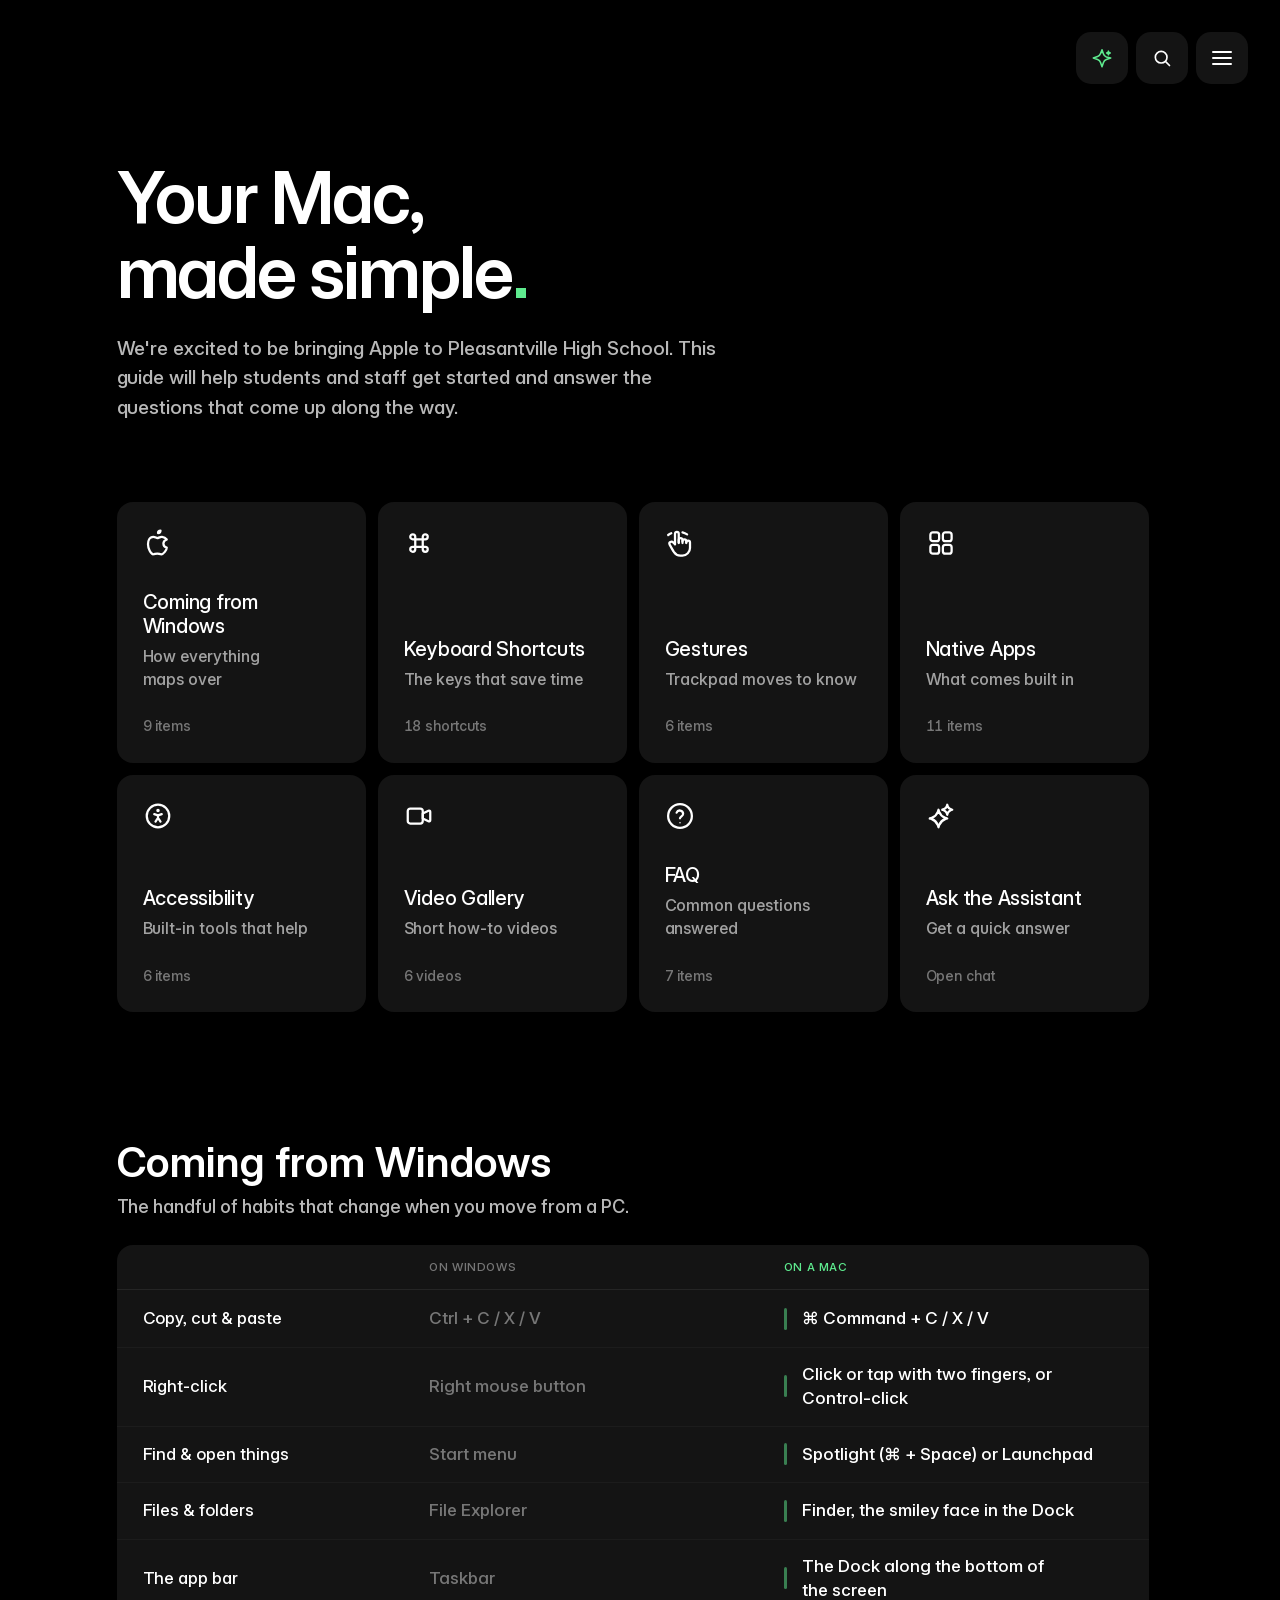
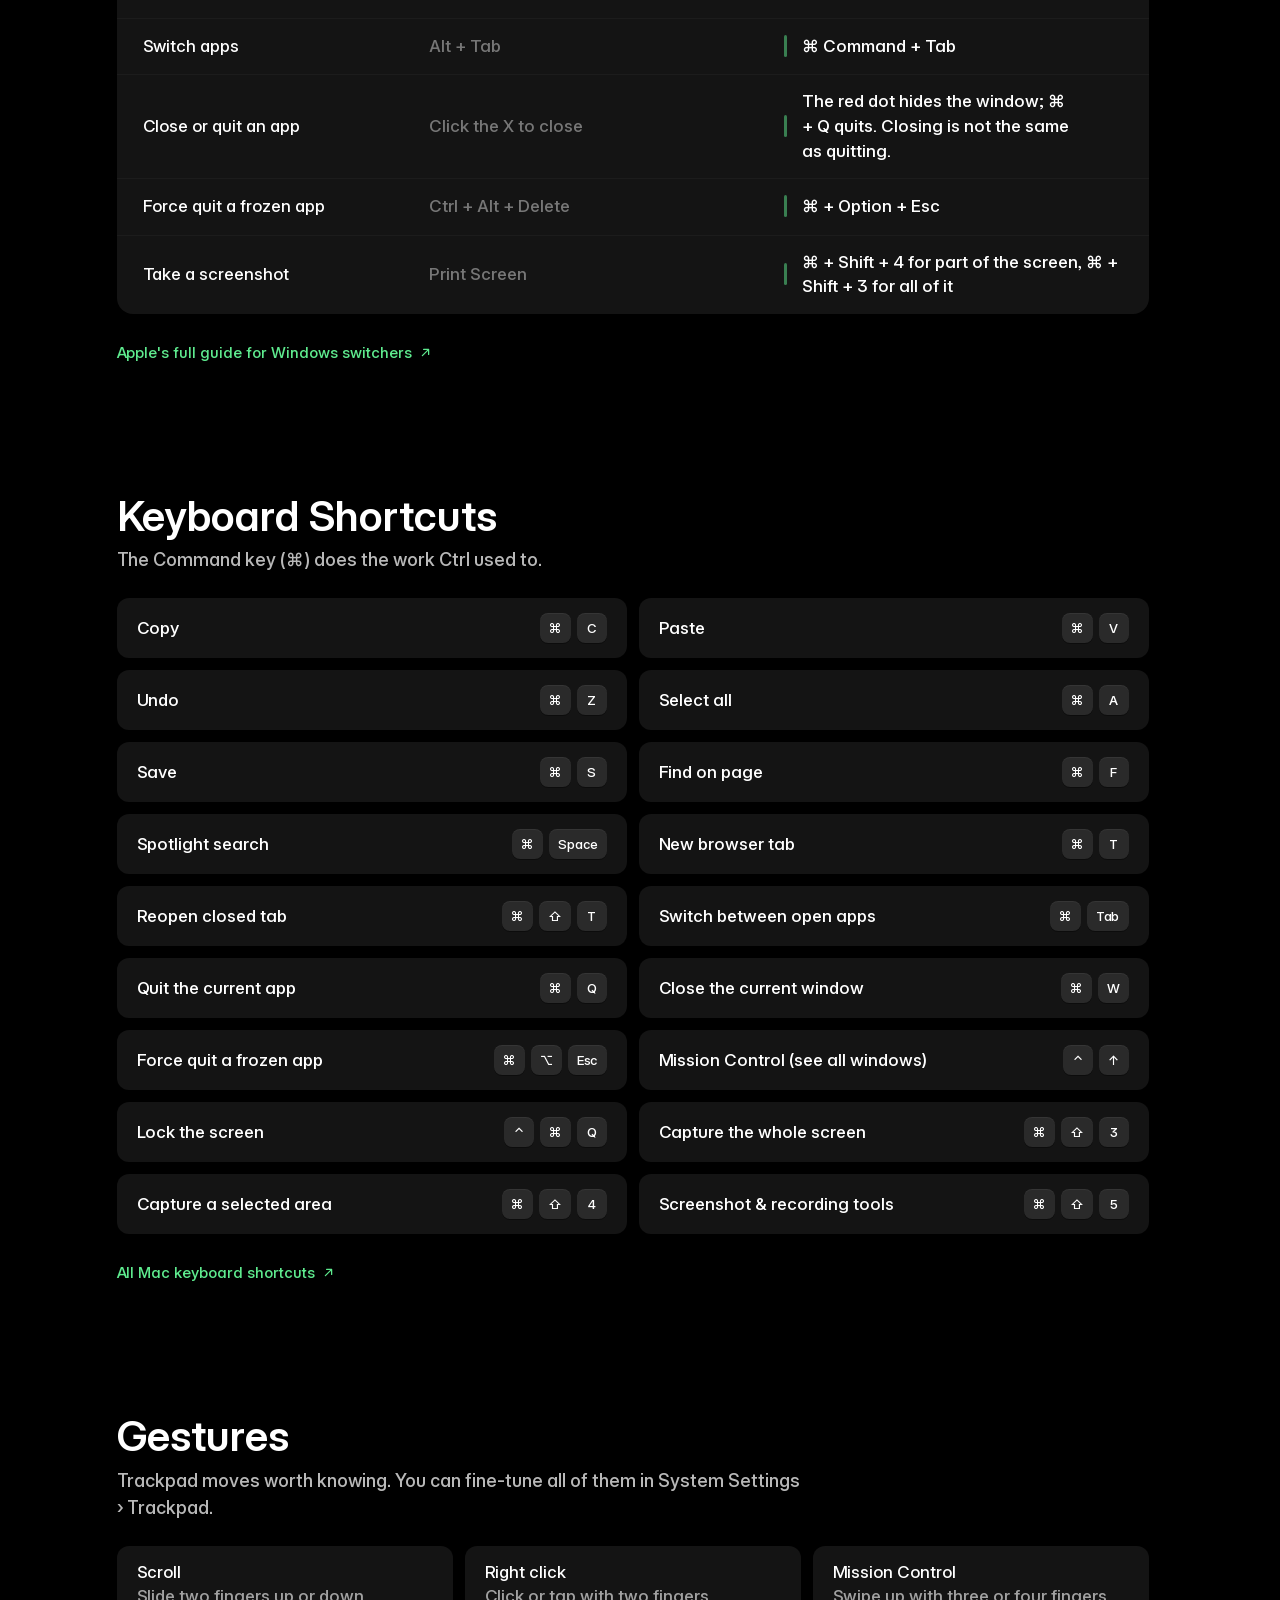
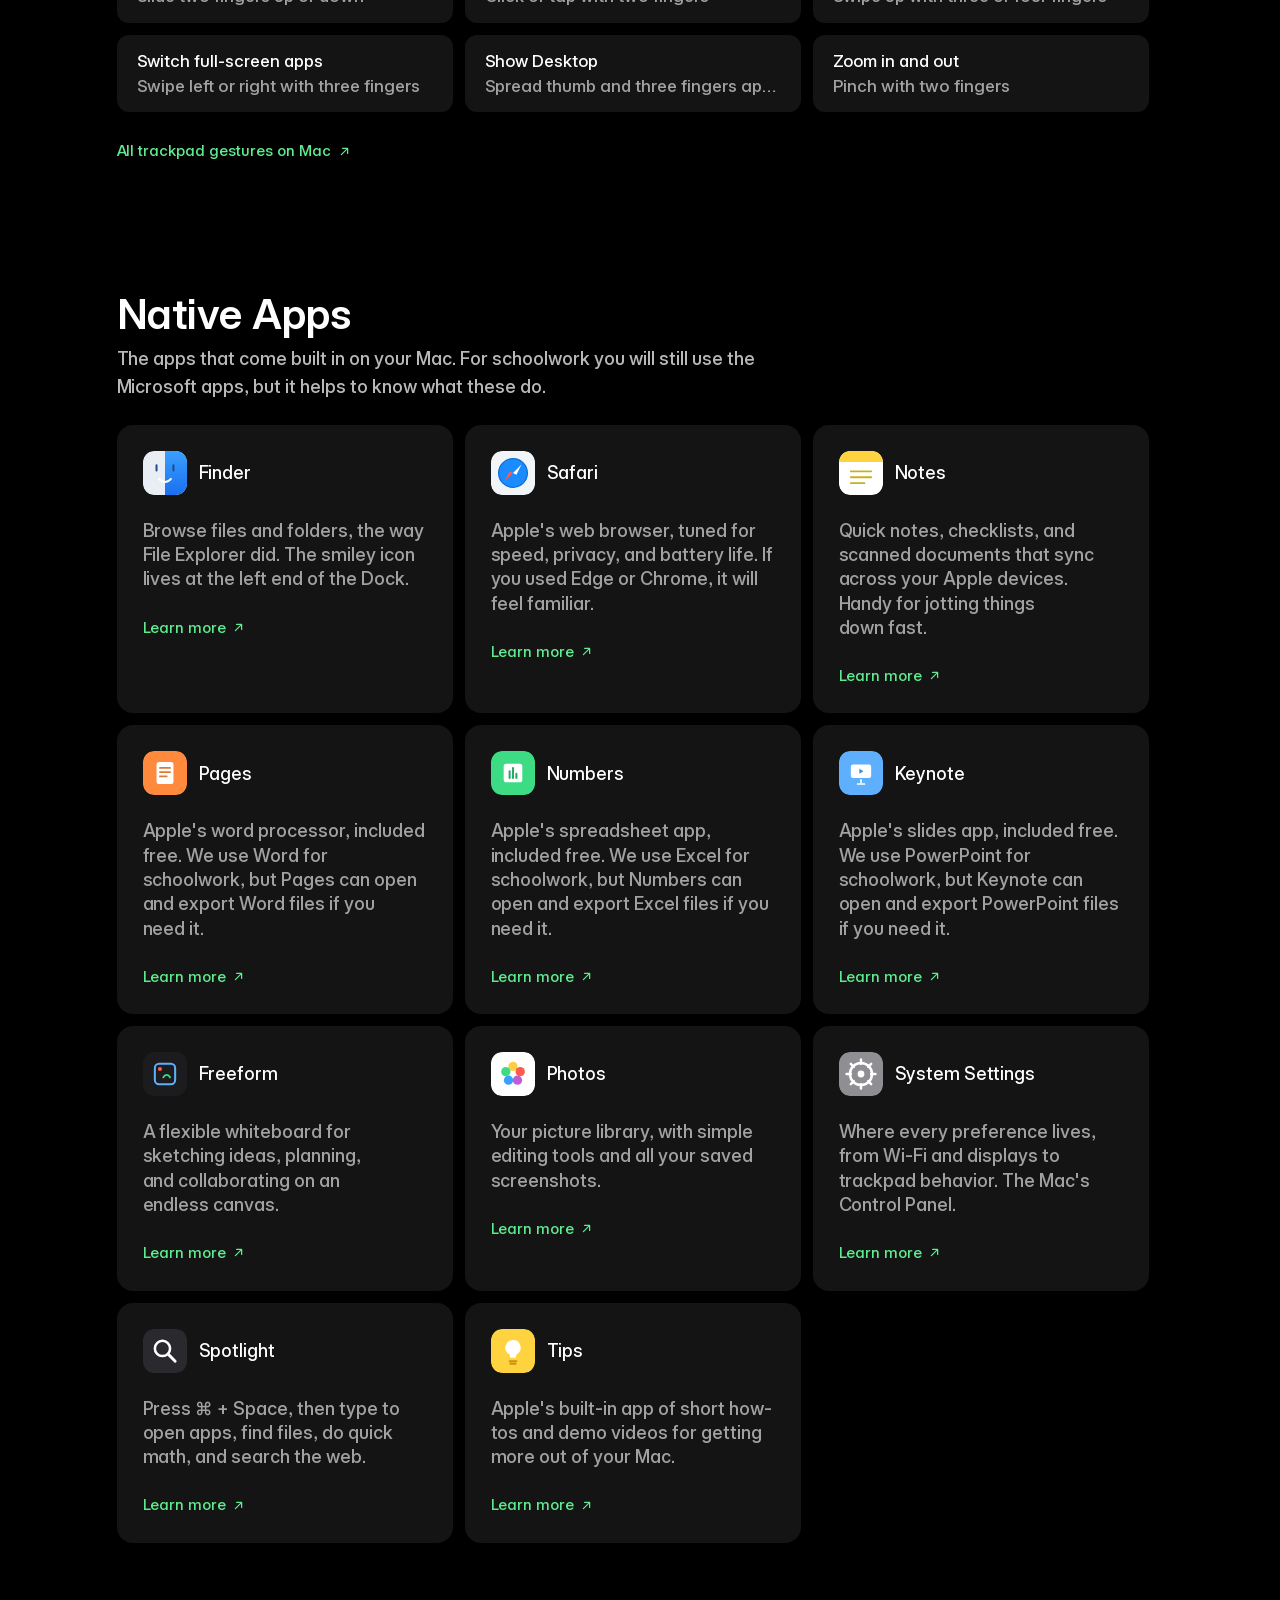
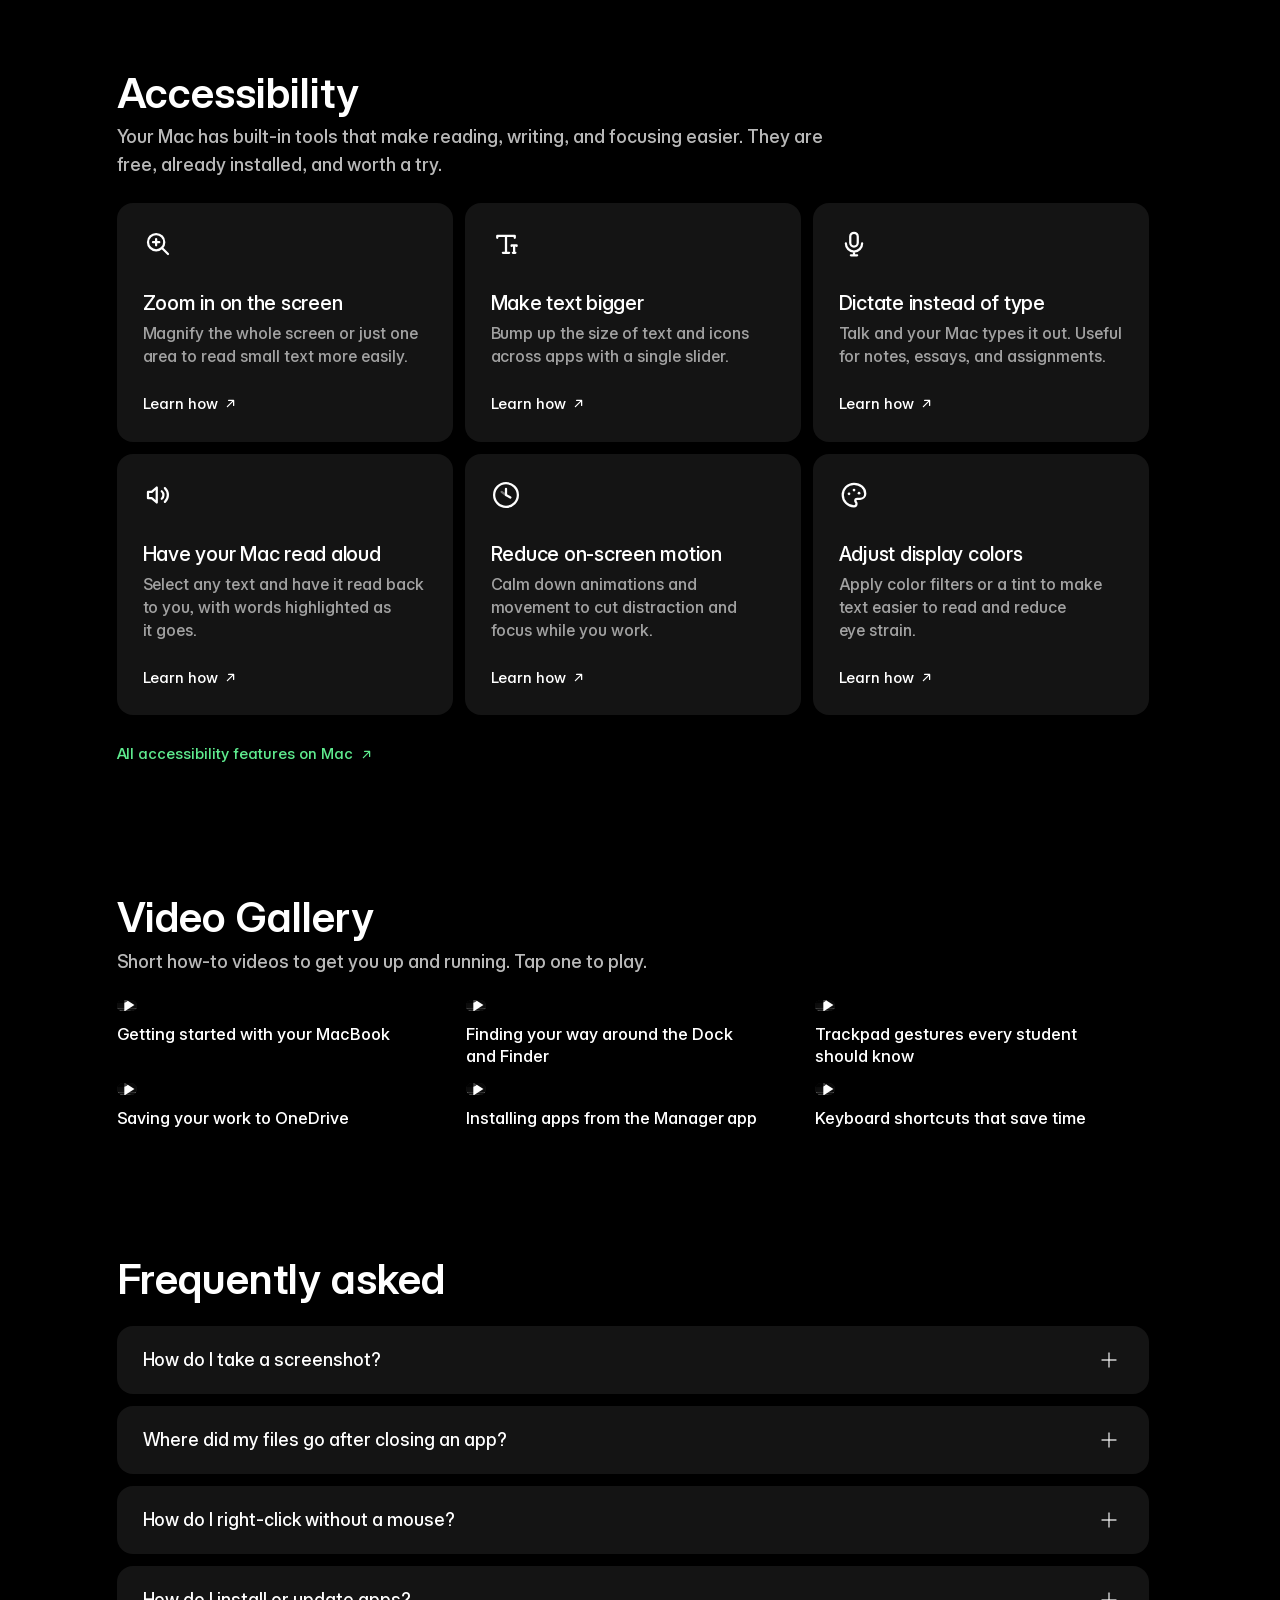
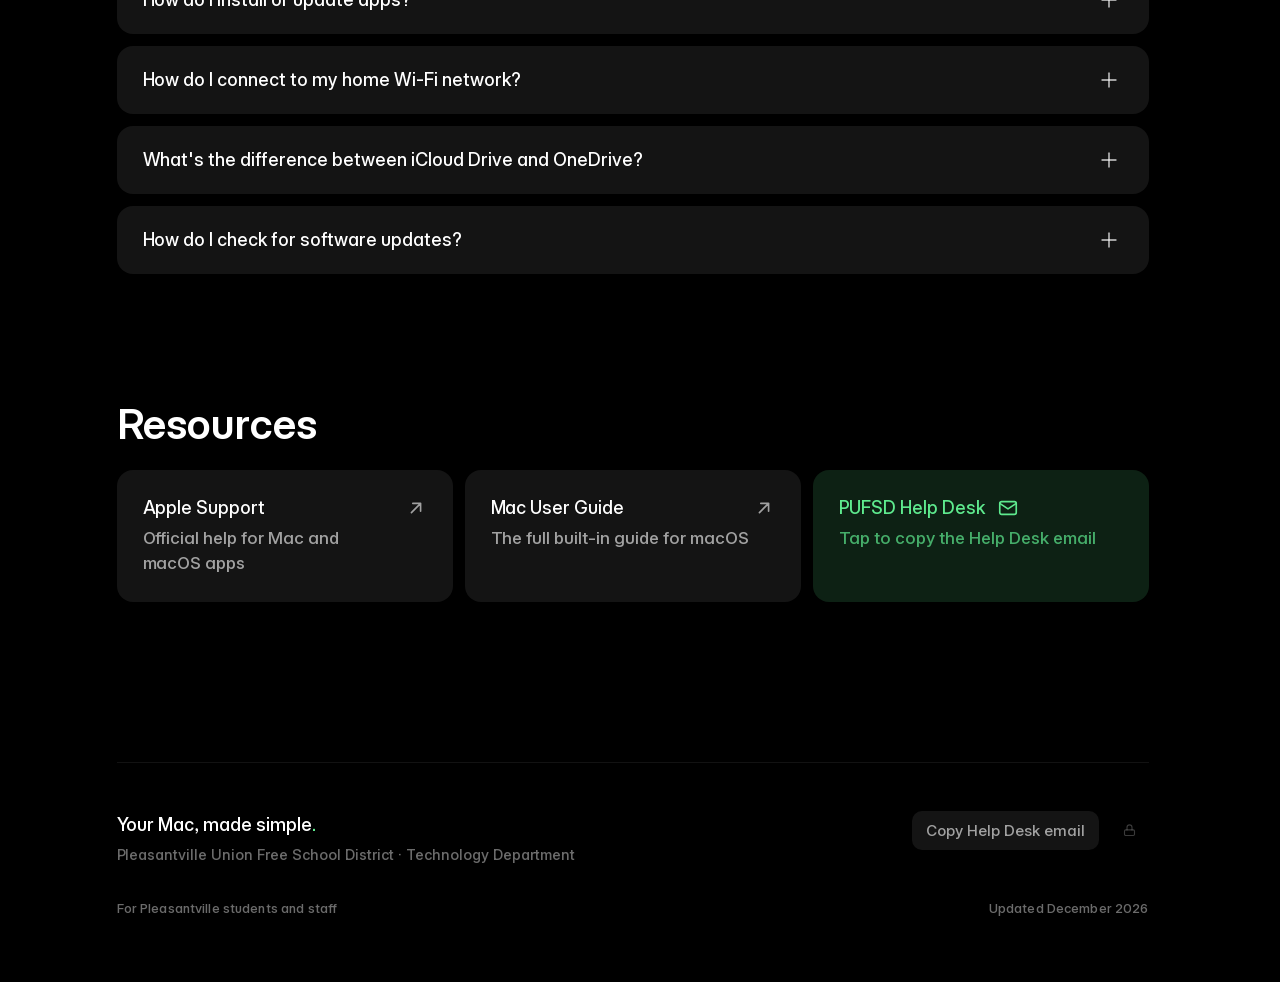
==== index.html @ c3e9cdb8 "Add files via upload" ====
<!doctype html>
<html lang="en">
<head>
<meta charset="utf-8">
<meta name="viewport" content="width=device-width, initial-scale=1, viewport-fit=cover">
<meta name="color-scheme" content="dark">
<meta name="theme-color" content="#0a0a0a">
<title>Your Mac, made simple — Pleasantville Schools</title>
<meta name="description" content="A guide for Pleasantville students and staff switching from Windows to a Mac. Keyboard shortcuts, trackpad gestures, native apps, and answers to common questions.">
<meta property="og:title" content="Your Mac, made simple">
<meta property="og:description" content="A guide for Pleasantville students and staff getting started on a Mac.">
<meta property="og:type" content="website">
<meta property="og:url" content="https://pufsd-mac.pages.dev/">
<meta property="og:site_name" content="Pleasantville Union Free School District">
<meta name="twitter:card" content="summary">
<meta name="twitter:title" content="Your Mac, made simple">
<meta name="twitter:description" content="A guide for Pleasantville students and staff getting started on a Mac.">
<meta name="robots" content="index, follow">
<link rel="canonical" href="https://pufsd-mac.pages.dev/">
<link rel="icon" href="data:image/svg+xml,%3Csvg xmlns='http://www.w3.org/2000/svg' viewBox='0 0 100 100'%3E%3Crect width='100' height='100' rx='24' fill='%23000'/%3E%3Crect x='22' y='28' width='56' height='38' rx='5' fill='none' stroke='%23fff' stroke-width='5'/%3E%3Crect x='38' y='70' width='24' height='5' rx='2.5' fill='%23fff'/%3E%3Ccircle cx='50' cy='47' r='6' fill='%235eea8e'/%3E%3C/svg%3E">
<link rel="apple-touch-icon" href="data:image/svg+xml,%3Csvg xmlns='http://www.w3.org/2000/svg' viewBox='0 0 100 100'%3E%3Crect width='100' height='100' rx='24' fill='%23000'/%3E%3Crect x='22' y='28' width='56' height='38' rx='5' fill='none' stroke='%23fff' stroke-width='5'/%3E%3Crect x='38' y='70' width='24' height='5' rx='2.5' fill='%23fff'/%3E%3Ccircle cx='50' cy='47' r='6' fill='%235eea8e'/%3E%3C/svg%3E">
<style>
/* Self-hosted Inter variable (SIL Open Font License), same file as the resume site. */
@font-face{
  font-family:"Inter var";font-style:normal;font-weight:100 900;font-display:swap;
  src:url("fonts/InterVariable.woff2") format("woff2");
}
:root{
  --bg:#000000;
  --bg-card:#161616;
  --glass-card:rgb(20,20,20);
  --glass-card-hover:rgb(30,30,30);
  --surface-2:#2a2a2a;
  --t1:#ffffff;
  --text-on-bg:rgba(255,255,255,.72);
  --text-on-card:rgba(255,255,255,.6);
  --t2:var(--text-on-card);
  --t3:rgba(255,255,255,.42);
  --rule:rgba(255,255,255,.07);
  --rule-strong:rgba(255,255,255,.14);
  --rule-faint:rgba(255,255,255,.035);
  --grid-line:rgba(255,255,255,.035);
  --accent:#5eea8e;
  --accent-soft:rgba(94,234,142,.14);

  --s-2:8px; --s-3:12px; --s-4:16px; --s-5:24px; --s-6:32px; --s-7:48px; --s-8:64px; --s-9:96px;
  --max:1080px; --gutter:24px;
  --rc:16px; --ri:12px; --rs:10px; --rchip:8px;
  /* card padding system: feature cards use --pad-card, compact rows use --pad-row */
  --pad-card:26px;
  --pad-row:15px 20px;

  --font:"Inter var","Inter",-apple-system,BlinkMacSystemFont,"Segoe UI",Roboto,sans-serif;
  --ease:cubic-bezier(.22,1,.36,1);
  --ease-spring:cubic-bezier(.32,.72,0,1);
  color-scheme:dark;
}
*,*::before,*::after{box-sizing:border-box;margin:0;padding:0}
html{scroll-behavior:smooth;scroll-padding-top:120px;scrollbar-gutter:stable}
html,body{
  background:var(--bg);color:var(--text-on-bg);font-family:var(--font);
  font-feature-settings:"cv01","cv06","cv09","cv11","ss03","ss07";
  font-variation-settings:"opsz" 24,"wght" 520;
  -webkit-font-smoothing:antialiased;-moz-osx-font-smoothing:grayscale;
}
body{position:relative;font-size:18px;line-height:1.55;letter-spacing:-0.01px;min-height:100vh;text-rendering:optimizeLegibility;overflow-x:hidden;text-wrap:pretty}
/* page titles stay bold; card headings sit at 500 */
.hero h1,.sec-head h2,.chat-head .ttl,.gate h2,.admin-head h2{font-variation-settings:"opsz" 32,"wght" 600}
.card h3,.cmp-topic,.exp-title,.app-card .app-name,.res .rname,.res-help .rname,.gest .gname{font-variation-settings:"opsz" 28,"wght" 500;font-weight:500}
input,textarea,button,select{font-feature-settings:inherit}
a{color:inherit;text-decoration:none;transition:opacity .22s var(--ease)}
button{font:inherit;background:none;border:none;color:inherit;cursor:pointer;padding:0}
::selection{background:var(--accent);color:var(--bg)}
:focus{outline:none}
:focus-visible{outline:2px solid var(--accent);outline-offset:3px;border-radius:6px;box-shadow:0 0 0 4px var(--accent-soft)}

.wrap{width:100%;max-width:var(--max);margin:0 auto;padding:0 var(--gutter);position:relative;z-index:1}
@media (max-width:560px){:root{--gutter:16px}}

/* ---------- controls: agent + search + hamburger ---------- */
.controls{position:fixed;top:var(--s-6);right:var(--s-6);z-index:101;display:flex;align-items:center;gap:var(--s-2)}
.ctrl-btn{width:52px;height:52px;flex:0 0 52px;border-radius:15px;background:var(--glass-card);color:var(--t1);display:inline-flex;align-items:center;justify-content:center;cursor:pointer;transition:background .24s var(--ease),transform .18s var(--ease)}
.ctrl-btn:hover{background:var(--glass-card-hover)}
.ctrl-btn:active{transform:scale(.92)}
.agent-btn svg{color:var(--accent)}
.bars{position:relative;width:20px;height:14px}
.bars span{position:absolute;left:0;width:20px;height:2px;border-radius:2px;background:var(--t1);transition:transform .34s var(--ease),opacity .2s var(--ease)}
.bars span:nth-child(1){top:0}
.bars span:nth-child(2){top:6px}
.bars span:nth-child(3){top:12px}
.menu-btn[aria-expanded="true"] .bars span:nth-child(1){transform:translateY(6px) rotate(45deg)}
.menu-btn[aria-expanded="true"] .bars span:nth-child(2){opacity:0}
.menu-btn[aria-expanded="true"] .bars span:nth-child(3){transform:translateY(-6px) rotate(-45deg)}
.menu{position:fixed;top:calc(var(--s-6) + 64px);right:var(--s-6);z-index:100;background:#121212;border-radius:var(--rc);padding:8px;display:flex;flex-direction:column;gap:2px;min-width:200px;box-shadow:0 4px 16px rgba(0,0,0,.35);opacity:0;transform:translateY(-8px) scale(.98);transform-origin:top right;pointer-events:none;transition:opacity .22s var(--ease),transform .22s var(--ease)}
.menu.open{opacity:1;transform:none;pointer-events:auto}
.menu a{display:flex;align-items:center;gap:12px;padding:11px 16px;border-radius:var(--rs);font-size:16.5px;font-weight:500;color:var(--t2);letter-spacing:-0.01px;transition:color .2s var(--ease),background .2s var(--ease)}
.menu a svg{flex-shrink:0;color:var(--t3);transition:color .2s var(--ease)}
.menu a:hover{color:var(--t1);background:#1a1a1a}
.menu a:hover svg{color:var(--accent)}
.menu a.active{color:var(--t1);background:var(--surface-2)}
.menu a.active svg{color:var(--accent)}
/* in-menu action items (assistant + search) — mobile only */
.menu-action{display:none;align-items:center;gap:12px;width:100%;padding:11px 16px;border-radius:var(--rs);font:inherit;font-size:16.5px;font-weight:500;color:var(--t2);background:none;cursor:pointer;text-align:left;transition:color .2s var(--ease),background .2s var(--ease)}
.menu-action svg{color:var(--accent);flex-shrink:0}
.menu-action:hover{color:var(--t1);background:#1a1a1a}
.menu-divider{display:none;height:1px;background:var(--rule);margin:6px 8px}
.menu-scrim{display:none}
@media (max-width:560px){
  .controls{top:var(--s-4);right:var(--s-4)}
  .ctrl-btn{width:44px;height:44px;flex:0 0 44px;border-radius:13px}
  /* collapse to a single menu button on mobile */
  .agent-btn,.search-btn{display:none}
  /* bottom sheet: slides up from the bottom like a native app panel */
  .menu{
    top:auto;bottom:0;left:0;right:0;min-width:0;
    border-radius:22px 22px 0 0;
    padding:10px 12px calc(env(safe-area-inset-bottom) + 18px);
    gap:2px;
    box-shadow:0 -12px 40px rgba(0,0,0,.55);
    transform:translateY(100%);transform-origin:bottom;
    transition:transform .34s var(--ease-spring),opacity .2s var(--ease);
  }
  .menu::before{content:"";display:block;width:38px;height:4px;border-radius:2px;background:var(--rule-strong);margin:6px auto 12px}
  .menu.open{transform:translateY(0)}
  .menu-action,.menu-divider{display:flex}
  .menu a,.menu-action{font-size:18px;padding:15px 16px}
  .menu-divider{margin:8px 8px}
  /* dim scrim behind the sheet */
  .menu-scrim{display:block;position:fixed;inset:0;z-index:99;background:rgba(0,0,0,.5);opacity:0;pointer-events:none;transition:opacity .28s var(--ease)}
  .menu-scrim.open{opacity:1;pointer-events:auto}
}

/* ---------- reveal-on-scroll ---------- */
.js [data-reveal]{opacity:0;transform:translateY(14px)}
.js [data-reveal].in{opacity:1;transform:none;transition:opacity .6s var(--ease),transform .6s var(--ease)}
/* staggered children: grids/lists reveal their items in sequence */
.js [data-reveal] > *{opacity:0;transform:translateY(12px)}
.js [data-reveal].in > *{opacity:1;transform:none;transition:opacity .5s var(--ease),transform .5s var(--ease);transition-delay:calc(var(--i,0) * 55ms)}
/* unified tables reveal as a single block (no per-row stagger) */
.js [data-reveal].no-stagger > *{opacity:1;transform:none;transition:none}
/* hero loads on first paint */
.js .hero-anim{opacity:0;transform:translateY(16px);animation:heroRise .7s var(--ease) forwards}
.js .hero h1.hero-anim{animation-delay:.05s}
.js .hero p.hero-anim{animation-delay:.16s}
@keyframes heroRise{to{opacity:1;transform:none}}
@media (prefers-reduced-motion:reduce){
  .js [data-reveal],.js [data-reveal] > *,.js .hero-anim{opacity:1 !important;transform:none !important;animation:none !important}
  .card:hover,.app-card:hover,.gest:hover,.res a:hover{transform:none !important}
  .card:hover .ico,.app-card:hover .app-icon,.gest:hover .gico,.sc-row:hover .kbd{transform:none !important}
  .doc-link:hover svg,.app-card a.app-link:hover svg,.res a:hover .ext svg{transform:none !important}
  .ctrl-btn:active,.card:active,.app-card:active,.sc-row:active,.cta:active,.video-card:hover .video-thumb,.video-card:active .video-thumb{transform:none !important}
  html{scroll-behavior:auto}
}
.chat-log{scrollbar-width:thin;scrollbar-color:var(--surface-2) transparent}
.chat-log::-webkit-scrollbar{width:8px}
.chat-log::-webkit-scrollbar-thumb{background:var(--surface-2);border-radius:4px}
.chat-log::-webkit-scrollbar-track{background:transparent}

/* ---------- hero ---------- */
.hero{padding:160px 0 80px;text-align:left}
.hero h1{font-size:clamp(40px,7vw,72px);font-weight:600;line-height:1.04;letter-spacing:-.028em;color:var(--t1);margin:0}
.hero h1 .dot{color:var(--accent)}
.hero p{font-size:clamp(16px,1.8vw,19px);line-height:1.55;color:var(--text-on-bg);max-width:52ch;margin:var(--s-5) 0 0;text-wrap:pretty}

.search-pop{position:fixed;top:calc(var(--s-6) + 64px);right:var(--s-6);z-index:100;background:#121212;border-radius:var(--rc);padding:8px;width:300px;opacity:0;transform:translateY(-8px) scale(.98);transform-origin:top right;pointer-events:none;transition:opacity .22s var(--ease),transform .22s var(--ease)}
.search-pop.open{opacity:1;transform:none;pointer-events:auto}
.search-bar{display:flex;align-items:center;gap:var(--s-3)}
.search-field{position:relative;flex:1;border-radius:var(--rs);background:#222;box-shadow:inset 0 0 0 1px var(--rule);transition:box-shadow .24s var(--ease)}
.search-field:focus-within{box-shadow:inset 0 0 0 1.5px rgba(255,255,255,.4)}
.search-field svg{position:absolute;left:14px;top:50%;transform:translateY(-50%);color:var(--t3)}
.search-field input{width:100%;height:46px;background:transparent;border:none;border-radius:var(--rs);color:var(--t1);font:inherit;font-size:15px;padding:0 14px 0 42px}
.search-field input::placeholder{color:var(--t3)}
.search-field input:focus{outline:none}
.search-cancel{display:none;color:var(--t2);font:inherit;font-size:16px;font-weight:500;padding:0 4px;white-space:nowrap;transition:color .2s var(--ease)}
.search-cancel:hover{color:var(--t1)}
.search-hint{display:none}
@media (max-width:560px){
  .search-pop{inset:0;top:0;right:0;left:0;width:auto;z-index:110;border-radius:0;padding:calc(env(safe-area-inset-top) + 16px) 16px 16px;background:linear-gradient(to bottom,rgba(10,10,10,.98) 0,rgba(10,10,10,.98) 88px,rgba(10,10,10,.5) 132px,rgba(10,10,10,.32) 100%);backdrop-filter:blur(4px);-webkit-backdrop-filter:blur(4px);transform:translateY(-12px);transform-origin:top}
  .search-pop.open{transform:none}
  .search-field input{height:50px;font-size:17px}
  .search-cancel{display:inline-flex}
  .search-hint{display:block;color:var(--t3);font-size:14px;margin-top:18px;text-align:center}
  .search-hint.hidden{display:none}
  body.search-open .controls{opacity:0;pointer-events:none}
}
.controls{transition:opacity .2s var(--ease)}

/* ---------- sections ---------- */
section{padding:var(--s-8) 0}
.sec-head{text-align:left;margin-bottom:var(--s-5)}
.sec-head h2{font-size:clamp(28px,4.4vw,42px);font-weight:600;line-height:1.06;letter-spacing:-0.01px;color:var(--t1);text-wrap:balance}
.sec-head .lead{color:var(--text-on-bg);font-size:18px;margin-top:var(--s-2);max-width:60ch;text-wrap:pretty}

/* ---------- browse cards ---------- */
.grid{display:grid;grid-template-columns:repeat(4,1fr);gap:var(--s-3)}
@media (max-width:900px){.grid{grid-template-columns:repeat(2,1fr)}}
@media (max-width:440px){.grid{grid-template-columns:1fr}}
.card{background:var(--glass-card);border-radius:var(--rc);padding:var(--pad-card);display:flex;flex-direction:column;min-height:200px;transition:background .24s var(--ease),transform .24s var(--ease);cursor:pointer}
.card:hover{background:var(--glass-card-hover);transform:translateY(-2px)}
.card:active{transform:translateY(0)}
.card .ico{color:var(--t1);display:inline-flex;align-self:flex-start;margin-bottom:auto;transition:transform .3s var(--ease-spring)}
.card:hover .ico{transform:scale(1.06)}
.card h3{font-size:20px;font-weight:600;letter-spacing:-0.012em;color:var(--t1);margin-top:var(--s-6);line-height:1.2;text-wrap:balance}
.card .desc{color:var(--t2);font-size:16px;line-height:1.45;margin-top:7px;text-wrap:pretty}
.card .meta{color:var(--t3);font-size:14px;margin-top:var(--s-5);font-variant-numeric:tabular-nums}

/* ---------- coming from windows (unified table) ---------- */
.switch-grid{position:relative;background:var(--glass-card);border-radius:var(--rc);overflow:hidden}
.cmp-header{display:grid;grid-template-columns:1.2fr 1.5fr 1.5fr;gap:var(--s-4);padding:14px var(--pad-card);box-shadow:inset 0 -1px 0 var(--rule)}
.cmp-header span{font-size:11.5px;font-weight:600;letter-spacing:.05em;text-transform:uppercase}
.cmp-header .h-topic{color:transparent}
.cmp-header .h-win{color:var(--t3)}
.cmp-header .h-mac{color:var(--accent)}
.cmp{display:grid;grid-template-columns:1.2fr 1.5fr 1.5fr;align-items:center;gap:var(--s-4);padding:15px var(--pad-card);transition:background .18s var(--ease)}
.cmp + .cmp{box-shadow:inset 0 1px 0 var(--rule-faint)}
.cmp:hover{background:var(--glass-card-hover)}
.cmp-topic{color:var(--t1);font-size:17px;letter-spacing:-0.01px;text-wrap:pretty}
.cmp-val{font-size:17px;line-height:1.45;text-wrap:pretty}
.cmp-win{color:var(--t3)}
.cmp-mac{color:var(--t1);position:relative;padding-left:18px}
.cmp-mac::before{content:"";position:absolute;left:0;top:50%;transform:translateY(-50%);width:3px;height:22px;border-radius:2px;background:var(--accent);opacity:.5}
@media (max-width:760px){
  .cmp-header{display:none}
  .cmp{grid-template-columns:1fr;gap:0;padding:var(--pad-card)}
  .cmp-topic{font-size:18px;margin-bottom:12px}
  /* Windows = the old way, muted reference line */
  .cmp-win{padding-left:0;font-size:16px;color:var(--t3)}
  .cmp-win::before{content:"On Windows";display:block;font-size:11px;font-weight:600;letter-spacing:.05em;text-transform:uppercase;color:var(--t3);margin-bottom:4px}
  /* Mac = the answer, set apart in a tinted block with the green accent bar */
  .cmp-mac{position:relative;margin-top:14px;padding:12px 14px 12px 16px;font-size:17px;color:var(--t1);background:var(--accent-soft);border-radius:var(--rs)}
  .cmp-mac::before{content:"On a Mac";position:static;transform:none;width:auto;height:auto;display:block;font-size:11px;font-weight:600;letter-spacing:.05em;text-transform:uppercase;color:var(--accent);background:none;border-radius:0;opacity:1;margin-bottom:4px}
}

/* ---------- shortcuts (individual cards, 2-up) ---------- */
.sc-table{display:grid;grid-template-columns:1fr 1fr;gap:var(--s-3)}
.sc-row{display:flex;align-items:center;justify-content:space-between;gap:var(--s-4);padding:var(--pad-row);background:var(--glass-card);border-radius:var(--ri);transition:background .24s var(--ease),transform .24s var(--ease)}
.sc-row:hover{background:var(--glass-card-hover);transform:translateY(-2px)}
.sc-row:active{transform:translateY(0)}
.sc-row .label{color:var(--t1);font-size:17px;letter-spacing:-0.01px;margin:0;line-height:1.2}
.keys{display:flex;gap:6px;flex-shrink:0}
.kbd{display:inline-flex;align-items:center;justify-content:center;min-width:30px;height:30px;padding:0 9px;font-size:13px;font-weight:500;font-variant-numeric:tabular-nums;color:var(--t1);background:var(--surface-2);border-radius:var(--rchip);box-shadow:0 1px 0 rgba(0,0,0,.4),inset 0 1px 0 rgba(255,255,255,.05);transition:transform .26s var(--ease-spring),background .18s var(--ease)}
.sc-row:hover .kbd{background:#333}
/* staggered key pop on hover */
.sc-row:hover .kbd{transform:translateY(-3px)}
.sc-row:hover .kbd:nth-child(1){transition-delay:0ms}
.sc-row:hover .kbd:nth-child(2){transition-delay:55ms}
.sc-row:hover .kbd:nth-child(3){transition-delay:110ms}
.sc-row .kbd:nth-child(1){transition-delay:110ms}
.sc-row .kbd:nth-child(2){transition-delay:55ms}
.sc-row .kbd:nth-child(3){transition-delay:0ms}
.empty{color:var(--t3);font-size:14px;padding:14px 2px}
@media (max-width:640px){.sc-table{grid-template-columns:1fr}}

/* shared section footer link */
.sec-foot{margin-top:var(--s-5)}
.no-results{color:var(--text-on-bg);font-size:16px;text-align:center;padding:var(--s-8) 0}

/* ---------- accordion (FAQ) ---------- */
#faqList{display:flex;flex-direction:column;gap:var(--s-3)}
.exp{background:var(--glass-card);border-radius:var(--rc);overflow:hidden;transition:background .24s var(--ease)}
.exp:hover{background:var(--glass-card-hover)}
.exp-summary{list-style:none;cursor:pointer;padding:20px var(--pad-card);display:grid;grid-template-columns:1fr auto;gap:var(--s-4);align-items:center}
.exp-summary::-webkit-details-marker{display:none}
.exp-title{font-size:clamp(16px,1.8vw,18px);font-weight:600;color:var(--t1);letter-spacing:-0.01px;line-height:1.3;text-wrap:balance}
.exp-icon{width:28px;height:28px;flex-shrink:0;display:inline-flex;align-items:center;justify-content:center;color:var(--t2);transition:color .24s var(--ease)}
.exp:hover .exp-icon{color:var(--t1)}
.exp[open] .exp-icon{color:var(--accent)}
.plus-v{transform-origin:8px 8px;transition:transform .34s cubic-bezier(.4,0,.2,1)}
.exp[open] .plus-v{transform:rotate(90deg)}
.exp-body{display:grid !important;grid-template-rows:0fr;transition:grid-template-rows .34s cubic-bezier(.4,0,.2,1)}
.exp[open] .exp-body{grid-template-rows:1fr}
.exp-body-inner{min-height:0;overflow:hidden}
.exp-a{color:var(--t2);font-size:16.5px;padding:0 var(--pad-card) 24px;text-wrap:pretty}
@media (prefers-reduced-motion:reduce){.exp-body{transition:none}}

/* ---------- native apps ---------- */
.apps-grid{display:grid;grid-template-columns:repeat(3,1fr);gap:var(--s-3)}
@media (max-width:760px){.apps-grid{grid-template-columns:repeat(2,1fr)}}
@media (max-width:480px){.apps-grid{grid-template-columns:1fr}}
.app-card{background:var(--glass-card);border-radius:var(--rc);padding:var(--pad-card);display:flex;flex-direction:column;transition:background .24s var(--ease),transform .24s var(--ease)}
.app-card:hover{background:var(--glass-card-hover);transform:translateY(-2px)}
.app-card:active{transform:translateY(0)}
.app-head{display:flex;align-items:center;gap:var(--s-3);margin-bottom:var(--s-5)}
.app-icon{width:44px;height:44px;border-radius:11px;flex-shrink:0;display:block;object-fit:cover;transition:transform .3s var(--ease-spring)}
.app-card:hover .app-icon{transform:scale(1.06)}
/* accessibility cards — icon on top, bare white icon, matches browse layout */
.a11y-card{background:var(--glass-card);border-radius:var(--rc);padding:var(--pad-card);display:flex;flex-direction:column;min-height:200px;transition:background .24s var(--ease),transform .24s var(--ease)}
.a11y-card:hover{background:var(--glass-card-hover);transform:translateY(-2px)}
.a11y-card:active{transform:translateY(0)}
.a11y-ico{color:var(--t1);display:inline-flex;align-self:flex-start;margin-bottom:auto;transition:transform .3s var(--ease-spring)}
.a11y-card:hover .a11y-ico{transform:scale(1.06)}
.a11y-name{display:block;color:var(--t1);font-size:20px;font-weight:600;letter-spacing:-0.012em;line-height:1.2;margin-top:var(--s-6);text-wrap:balance}
.a11y-desc{display:block;color:var(--t2);font-size:16px;line-height:1.45;margin-top:7px;text-wrap:pretty}
.a11y-link{color:var(--t1);font-size:15px;font-weight:500;margin-top:var(--s-5);display:inline-flex;align-items:center;gap:5px}
.a11y-link svg{transition:transform .25s var(--ease)}
.a11y-card:hover .a11y-link svg{transform:translate(2px,-2px)}
.app-card .app-name{display:block;color:var(--t1);font-size:18px;letter-spacing:-0.01px;line-height:1.3;text-wrap:balance}
.app-card .app-desc{display:block;color:var(--t2);font-size:18px;line-height:1.35;letter-spacing:-0.01px;text-wrap:pretty}
.app-card .app-link{color:var(--accent);font-size:15px;font-weight:500;margin-top:var(--s-5);display:inline-flex;align-items:center;gap:5px}
.app-card .app-link svg{transition:transform .25s var(--ease)}
.app-card:hover .app-link svg{transform:translate(2px,-2px)}

/* ---------- video gallery ---------- */
.video-grid{display:grid;grid-template-columns:repeat(3,1fr);gap:var(--s-4)}
@media (max-width:760px){.video-grid{grid-template-columns:repeat(2,1fr)}}
@media (max-width:480px){.video-grid{grid-template-columns:1fr}}
.video-card{display:flex;flex-direction:column;gap:var(--s-3);background:none;border:0;padding:0;font:inherit;text-align:left;cursor:pointer}
.video-thumb{position:relative;aspect-ratio:16/9;border-radius:var(--ri);overflow:hidden;background:var(--glass-card);transition:transform .26s var(--ease)}
.video-thumb img{width:100%;height:100%;object-fit:cover;display:block}
.video-card:hover .video-thumb{transform:translateY(-2px)}
.video-card:active .video-thumb{transform:translateY(0)}
.video-thumb::after{content:"";position:absolute;inset:0;background:rgba(0,0,0,.18);opacity:0;transition:opacity .26s var(--ease)}
.video-card:hover .video-thumb::after{opacity:1}
.video-play{position:absolute;top:50%;left:50%;transform:translate(-50%,-50%);width:54px;height:54px;border-radius:50%;background:rgba(0,0,0,.55);backdrop-filter:blur(4px);display:flex;align-items:center;justify-content:center;z-index:1;transition:background .24s var(--ease),transform .3s var(--ease-spring)}
.video-card:hover .video-play{background:var(--accent);transform:translate(-50%,-50%) scale(1.08)}
.video-play svg{margin-left:3px;color:#fff;transition:color .24s var(--ease)}
.video-card:hover .video-play svg{color:#04130a}
.video-dur{position:absolute;bottom:8px;right:8px;z-index:1;background:rgba(0,0,0,.72);color:#fff;font-size:12.5px;font-weight:500;padding:2px 7px;border-radius:6px;letter-spacing:.01em}
.video-vtitle{color:var(--t1);font-size:16.5px;font-weight:500;line-height:1.35;letter-spacing:-0.01px;text-wrap:pretty}
/* video modal */
.video-modal{position:fixed;inset:0;z-index:200;display:none;align-items:center;justify-content:center;padding:24px;background:rgba(0,0,0,.82);opacity:0;transition:opacity .26s var(--ease)}
.video-modal.open{display:flex;opacity:1}
.vm-inner{width:100%;max-width:960px}
.vm-frame{position:relative;aspect-ratio:16/9;width:100%;border-radius:var(--rc);overflow:hidden;background:#000;box-shadow:0 24px 80px rgba(0,0,0,.6)}
.vm-frame iframe{position:absolute;inset:0;width:100%;height:100%;border:0}
.vm-title{margin-top:var(--s-4);color:var(--t1);font-size:18px;font-weight:600;letter-spacing:-0.01px;text-wrap:pretty}
.vm-close{position:absolute;top:18px;right:18px;width:44px;height:44px;border-radius:50%;background:rgba(255,255,255,.1);color:#fff;display:flex;align-items:center;justify-content:center;cursor:pointer;transition:background .2s var(--ease)}
.vm-close:hover{background:rgba(255,255,255,.2)}
@media (prefers-reduced-motion:reduce){.video-modal,.video-thumb,.video-play{transition:none}}

/* ---------- resources / link cards (title over subtitle) ---------- */
.res{display:grid;grid-template-columns:repeat(auto-fill,minmax(280px,1fr));gap:var(--s-3)}
.res.res-3{grid-template-columns:repeat(3,1fr)}
.res a{background:var(--glass-card);border-radius:var(--rc);padding:var(--pad-card);display:flex;flex-direction:column;min-height:120px;transition:background .24s var(--ease),transform .24s var(--ease)}
.res a:hover{background:var(--glass-card-hover);transform:translateY(-2px)}
.res .ext svg{transition:transform .25s var(--ease)}
.res a:hover .ext svg{transform:translate(2px,-2px)}
.res .rtop{display:flex;align-items:center;justify-content:space-between;gap:var(--s-3)}
.res .rname{display:block;color:var(--t1);font-size:18px;letter-spacing:-0.01px;line-height:1.3;text-wrap:pretty}
.res .rdesc{display:block;color:var(--t2);font-size:17px;margin-top:7px;line-height:1.45;text-wrap:pretty}
.res .ext{color:var(--t2);flex-shrink:0;display:inline-flex;align-items:center;transition:color .24s var(--ease)}
.res a:hover .ext{color:var(--t1)}
@media (max-width:760px){.res.res-3{grid-template-columns:1fr}}
/* request-help action button (matches resource card shape, accent-tinted) */
.res-help{position:relative;text-align:left;width:100%;background:var(--accent-soft);border-radius:var(--rc);padding:var(--pad-card);display:flex;flex-direction:column;min-height:120px;cursor:pointer;font:inherit;overflow:hidden;transition:background .24s var(--ease),transform .24s var(--ease)}
.res-help:hover{background:rgba(94,234,142,.2);transform:translateY(-2px)}
.res-help .rtop{display:flex;align-items:center;justify-content:space-between;gap:var(--s-3)}
.res-help .rname{display:block;color:var(--accent);font-size:18px;letter-spacing:-0.01px;line-height:1.3}
.res-help .rdesc{display:block;color:rgba(94,234,142,.7);font-size:17px;margin-top:7px;line-height:1.45}
.res-help .ext{color:var(--accent);flex-shrink:0;display:inline-flex}
.res-help .ext svg{transition:transform .25s var(--ease)}
.res-help:hover .ext svg{transform:translateY(-1px)}
.res-help .help-default{display:contents}
.res-help .help-default > *{transition:opacity .28s var(--ease),transform .28s var(--ease)}
.res-help.is-copied .help-default > *{opacity:0;transform:scale(.96)}
.res-help .help-copied{position:absolute;inset:0;display:flex;align-items:center;justify-content:center;color:var(--accent);font-size:20px;font-weight:600;font-variation-settings:"opsz" 28,"wght" 600;letter-spacing:-0.01px;opacity:0;transform:scale(.94);pointer-events:none;transition:opacity .28s var(--ease),transform .34s var(--ease-spring)}
.res-help.is-copied .help-copied{opacity:1;transform:none}
@media (prefers-reduced-motion:reduce){.res-help .help-default,.res-help .help-copied{transition:opacity .15s linear;transform:none !important}}

/* ---------- gestures (text-only, 3-up) ---------- */
.gest-grid{display:grid;grid-template-columns:repeat(3,1fr);gap:var(--s-3)}
.gest{background:var(--glass-card);border-radius:var(--ri);padding:var(--pad-row);display:flex;flex-direction:column;min-width:0;transition:background .24s var(--ease),transform .24s var(--ease)}
.gest:hover{background:var(--glass-card-hover);transform:translateY(-2px)}
.gest .gname{display:block;color:var(--t1);font-size:17px;letter-spacing:-0.01px;line-height:1.3}
.gest .ghow{display:block;color:var(--t2);font-size:17px;margin-top:2px;line-height:1.35;letter-spacing:-0.01px;white-space:nowrap;overflow:hidden;text-overflow:ellipsis}
@media (max-width:760px){.gest-grid{grid-template-columns:repeat(2,1fr)}}
@media (max-width:480px){.gest-grid{grid-template-columns:1fr}}
.doc-link{display:inline-flex;align-items:center;gap:6px;color:var(--accent);font-size:15px;font-weight:500;transition:opacity .2s var(--ease)}
.doc-link:hover{opacity:.8}
.doc-link svg,.app-card a.app-link svg{transition:transform .25s var(--ease)}
.doc-link:hover svg,.app-card a.app-link:hover svg{transform:translate(2px,-2px)}

/* ---------- agent chat window (overlay) ---------- */
.chat-window{position:fixed;top:calc(var(--s-6) + 64px);right:var(--s-6);z-index:202;width:min(400px,calc(100vw - var(--s-6)*2));height:min(620px,calc(100vh - 130px));background:#1a1a1a;border-radius:var(--rc);display:flex;flex-direction:column;overflow:hidden;box-shadow:0 24px 64px rgba(0,0,0,.5);opacity:0;transform:translateY(-12px) scale(.98);transform-origin:top right;pointer-events:none;transition:opacity .24s var(--ease),transform .4s var(--ease-spring)}
.chat-window.open{opacity:1;transform:none;pointer-events:auto}
.chat-head{display:flex;align-items:center;justify-content:space-between;padding:var(--pad-row);flex-shrink:0}
.chat-head .ttl{display:flex;align-items:center;gap:10px;font-weight:500;color:var(--t1);letter-spacing:-0.01px}
.chat-head .ttl svg{color:var(--accent)}
.chat-log{flex:1;overflow-y:auto;padding:var(--s-4) var(--s-5);display:flex;flex-direction:column;gap:var(--s-3)}
.msg{max-width:85%;padding:11px 15px;border-radius:14px;font-size:15px;line-height:1.5}
.msg.user{align-self:flex-end;background:var(--surface-2);color:var(--t1)}
.msg.bot{align-self:flex-start;background:#242424;color:var(--t1)}
.msg.sys{align-self:center;color:var(--t3);font-size:13.5px;text-align:center;max-width:92%}
.chat-chips{display:flex;flex-wrap:wrap;gap:8px;margin-top:2px}
.chat-chip{font:inherit;font-size:13.5px;color:var(--t2);background:#242424;border:1px solid var(--rule);border-radius:999px;padding:7px 13px;cursor:pointer;transition:color .2s var(--ease),background .2s var(--ease),border-color .2s var(--ease)}
.chat-chip:hover{color:var(--t1);background:var(--surface-2);border-color:var(--t3)}
.msg.typing{display:inline-flex;align-items:center;gap:5px;padding:14px 16px}
.msg.typing .dot{width:7px;height:7px;border-radius:50%;background:var(--t3);animation:typingBlink 1.3s infinite ease-in-out}
.msg.typing .dot:nth-child(2){animation-delay:.18s}
.msg.typing .dot:nth-child(3){animation-delay:.36s}
@keyframes typingBlink{0%,60%,100%{opacity:.3;transform:translateY(0)}30%{opacity:1;transform:translateY(-3px)}}
@media (prefers-reduced-motion:reduce){.msg.typing .dot{animation:none;opacity:.6}}
.chat-input{display:flex;gap:var(--s-3);padding:var(--s-4);flex-shrink:0}
.chat-field{flex:1;border-radius:var(--rs);background:#222;box-shadow:inset 0 0 0 1px var(--rule);transition:box-shadow .24s var(--ease)}
.chat-field:focus-within{box-shadow:inset 0 0 0 1.5px rgba(255,255,255,.4)}
.chat-field textarea{width:100%;resize:none;background:transparent;border:none;color:var(--t1);font:inherit;font-size:15px;padding:13px 16px;height:46px;max-height:120px}
.chat-field textarea:focus{outline:none}
.cta{display:inline-flex;align-items:center;justify-content:center;gap:8px;padding:0 20px;border-radius:var(--rs);background:var(--surface-2);color:var(--t1);font:inherit;font-size:15px;font-weight:500;cursor:pointer;height:46px;white-space:nowrap;transition:background .24s var(--ease),transform .16s var(--ease)}
.cta:hover{background:#333}
.cta:active{transform:scale(.985)}
.cta.alt{background:transparent;color:var(--t2)}
.cta.alt:hover{color:var(--t1);background:var(--surface-2)}
@media (max-width:560px){
  .chat-window{top:0;left:0;right:0;bottom:0;width:auto;height:auto;border-radius:0;transform:translateY(100%);transform-origin:bottom;box-shadow:none;padding-top:env(safe-area-inset-top)}
  .chat-window.open{transform:none}
  .chat-head{padding:18px 20px;box-shadow:inset 0 -1px 0 var(--rule-faint)}
}

/* ---------- edit lock ---------- */
/* ---------- footer ---------- */
.site-footer{margin-top:var(--s-9);padding:var(--s-7) 0 var(--s-8);border-top:1px solid var(--rule)}
.foot-main{display:flex;align-items:flex-start;justify-content:space-between;gap:var(--s-5);flex-wrap:wrap}
.foot-brand{display:flex;flex-direction:column;gap:5px}
.foot-title{font-size:18px;font-weight:600;color:var(--t1);letter-spacing:-0.01px}
.foot-title .dot{color:var(--accent)}
.foot-sub{font-size:14.5px;color:var(--t3);letter-spacing:-0.01px}
.foot-links{display:flex;align-items:center;gap:var(--s-3)}
.foot-help{position:relative;font:inherit;font-size:15px;font-weight:500;color:var(--t2);padding:8px 14px;border-radius:var(--rs);background:var(--glass-card);cursor:pointer;transition:color .2s var(--ease),background .2s var(--ease)}
.foot-help:hover{color:var(--t1);background:var(--glass-card-hover)}
.foot-help-done{display:none;color:var(--accent)}
.foot-help.is-copied .foot-help-label{display:none}
.foot-help.is-copied .foot-help-done{display:inline}
.foot-help.is-copied{background:var(--accent-soft)}
.foot-edit{display:inline-flex;align-items:center;justify-content:center;width:38px;height:38px;border-radius:var(--rs);background:transparent;color:var(--t3);cursor:pointer;opacity:.55;transition:opacity .24s var(--ease),color .24s var(--ease),background .24s var(--ease)}
.foot-edit:hover{opacity:1;color:var(--t1);background:var(--glass-card)}
.foot-meta{display:flex;justify-content:space-between;gap:var(--s-4);flex-wrap:wrap;margin-top:var(--s-6);font-size:13px;color:var(--t3);letter-spacing:.01em}
@media (max-width:560px){.foot-main{flex-direction:column;gap:var(--s-5)}}

/* ---------- admin ---------- */
.scrim{position:fixed;inset:0;z-index:200;background:rgba(0,0,0,.7);display:none}
.scrim.show{display:block}
.admin{position:fixed;inset:0;z-index:201;display:none;align-items:flex-start;justify-content:center;padding:40px 20px;overflow:auto}
.admin.show{display:flex}
.admin-panel{background:#1a1a1a;border-radius:var(--rc);width:100%;max-width:760px;box-shadow:0 24px 64px rgba(0,0,0,.5)}
.admin-head{display:flex;align-items:center;justify-content:space-between;padding:22px 26px}
.admin-head h3{font-size:21px;font-weight:500;color:var(--t1);letter-spacing:-0.01px}
.admin-body{padding:0 26px 26px}
.gate p{color:var(--t2);font-size:14.5px}
.field-wrap{border-radius:var(--rs);background:#222;box-shadow:inset 0 0 0 1px var(--rule);margin:14px 0;transition:box-shadow .24s var(--ease)}
.field-wrap:focus-within{box-shadow:inset 0 0 0 1.5px rgba(255,255,255,.4)}
.field-wrap input{width:100%;height:48px;background:transparent;border:none;color:var(--t1);font:inherit;padding:0 16px}
.field-wrap input:focus{outline:none}
.ed-tabs{display:flex;gap:6px;flex-wrap:wrap;margin-bottom:var(--s-5)}
.ed-tabs button{background:var(--glass-card);color:var(--t2);font:inherit;font-size:13.5px;padding:7px 13px;border-radius:var(--rs);cursor:pointer;transition:color .2s,background .2s}
.ed-tabs button.active{color:var(--t1);background:var(--surface-2)}
.ed-row{background:var(--glass-card);border-radius:var(--ri);padding:12px;margin-bottom:var(--s-2);display:flex;gap:8px;align-items:flex-start;flex-wrap:wrap}
.ed-row input,.ed-row select{flex:1;min-width:120px;background:#000;border:none;border-radius:var(--rs);color:var(--t1);font:inherit;font-size:14px;padding:10px 12px;box-shadow:inset 0 0 0 1px var(--rule)}
.ed-row input:focus,.ed-row select:focus{outline:none;box-shadow:inset 0 0 0 1.5px rgba(255,255,255,.4)}
.ed-row select{cursor:pointer;flex:0 0 auto;min-width:110px}
.ed-row .del{background:transparent;color:var(--t2);border-radius:var(--rs);cursor:pointer;padding:10px 12px;font:inherit;box-shadow:inset 0 0 0 1px var(--rule);line-height:1}
.ed-row .del:hover{color:var(--t1)}
.ed-row .del:disabled{opacity:.35;cursor:default}
.ed-move{display:flex;gap:6px;flex:0 0 auto}
.label{display:block;color:var(--t2);font-size:13.5px;margin:var(--s-4) 0 6px}
.hint{color:var(--t3);font-size:13px;line-height:1.5;margin-top:var(--s-4)}
.ed-actions{display:flex;gap:10px;margin-top:var(--s-5);flex-wrap:wrap}
.x{color:var(--t2);font-size:24px;line-height:1}
.x:hover{color:var(--t1)}
.divider{border:0;border-top:1px solid var(--rule);margin:var(--s-5) 0}

@media (max-width:640px){.hero{padding:130px 0 56px}}
</style>
</head>
<body>

<div class="controls">
  <button class="ctrl-btn agent-btn" id="agentBtn" aria-label="Ask the AI assistant">
    <svg width="22" height="22" viewBox="0 0 24 24" fill="none" stroke="currentColor" stroke-width="1.7" stroke-linecap="round" stroke-linejoin="round"><path d="M12 3l1.6 4.7a5 5 0 0 0 3.2 3.2L21.5 12l-4.7 1.6a5 5 0 0 0-3.2 3.2L12 21.5l-1.6-4.7a5 5 0 0 0-3.2-3.2L2.5 12l4.7-1.6a5 5 0 0 0 3.2-3.2L12 3z"/><path d="M19 4.5l.5 1.5L21 6.5l-1.5.5L19 8.5l-.5-1.5L17 6.5l1.5-.5z"/></svg>
  </button>
  <button class="ctrl-btn search-btn" id="searchBtn" aria-label="Search" aria-expanded="false" aria-controls="searchPop">
    <svg width="20" height="20" viewBox="0 0 24 24" fill="none" stroke="currentColor" stroke-width="2" stroke-linecap="round"><circle cx="11" cy="11" r="7"/><path d="m21 21-4.3-4.3"/></svg>
  </button>
  <button class="ctrl-btn menu-btn" id="menuBtn" aria-label="Menu" aria-expanded="false" aria-controls="menu">
    <span class="bars" aria-hidden="true"><span></span><span></span><span></span></span>
  </button>
</div>
<div class="search-pop" id="searchPop" aria-hidden="true">
  <div class="search-bar">
    <div class="search-field">
      <svg width="18" height="18" viewBox="0 0 24 24" fill="none" stroke="currentColor" stroke-width="2" stroke-linecap="round"><circle cx="11" cy="11" r="7"/><path d="m21 21-4.3-4.3"/></svg>
      <input id="search" type="search" placeholder="Search the hub..." autocomplete="off">
    </div>
    <button class="search-cancel" id="searchCancel">Cancel</button>
  </div>
  <p class="search-hint" id="searchHint">Type to filter shortcuts, apps, and answers.</p>
</div>
<div class="menu-scrim" id="menuScrim" aria-hidden="true"></div>
<nav class="menu" id="menu" aria-hidden="true">
  <button type="button" class="menu-action" id="menuAgent">
    <svg width="19" height="19" viewBox="0 0 24 24" fill="none" stroke="currentColor" stroke-width="1.7" stroke-linecap="round" stroke-linejoin="round"><path d="M12 3l1.6 4.7a5 5 0 0 0 3.2 3.2L21.5 12l-4.7 1.6a5 5 0 0 0-3.2 3.2L12 21.5l-1.6-4.7a5 5 0 0 0-3.2-3.2L2.5 12l4.7-1.6a5 5 0 0 0 3.2-3.2L12 3z"/></svg>
    Ask the assistant
  </button>
  <button type="button" class="menu-action" id="menuSearch">
    <svg width="19" height="19" viewBox="0 0 24 24" fill="none" stroke="currentColor" stroke-width="2" stroke-linecap="round"><circle cx="11" cy="11" r="7"/><path d="m21 21-4.3-4.3"/></svg>
    Search
  </button>
  <span class="menu-divider" aria-hidden="true"></span>
  <a href="#switch" data-ico="swap">Basics</a>
  <a href="#shortcuts" data-ico="cmd">Shortcuts</a>
  <a href="#gestures" data-ico="hand">Gestures</a>
  <a href="#apps" data-ico="grid">Apps</a>
  <a href="#accessibility" data-ico="access">Accessibility</a>
  <a href="#videos" data-ico="video">Videos</a>
  <a href="#faq" data-ico="help">FAQ</a>
  <a href="#resources" data-ico="book">Resources</a>
</nav>

<main id="top">
<div class="wrap">

  <header class="hero">
    <h1 id="heroTitle" class="hero-anim">Your Mac,<br>made simple<span class="dot">.</span></h1>
    <p id="heroTagline" class="hero-anim">We're excited to be bringing Apple to Pleasantville High School. This guide will help students and staff get started and answer the questions that come up along the way.</p>
  </header>

  <section id="browse" style="padding-top:0">
    <div class="grid" id="browseGrid" data-reveal></div>
  </section>

  <section id="switch">
    <div class="sec-head"><h2>Coming from Windows</h2><p class="lead">The handful of habits that change when you move from a PC.</p></div>
    <div class="switch-grid no-stagger" id="switchRows" data-reveal></div>
    <div class="sec-foot">
      <a class="doc-link" href="https://support.apple.com/guide/mac-help/switched-from-windows-to-mac-mchlbc684e49/mac" target="_blank" rel="noopener noreferrer">Apple's full guide for Windows switchers<svg width="15" height="15" viewBox="0 0 24 24" fill="none" stroke="currentColor" stroke-width="2" stroke-linecap="round" stroke-linejoin="round"><path d="M7 17 17 7M9 7h8v8"/></svg></a>
    </div>
  </section>

  <section id="shortcuts">
    <div class="sec-head"><h2>Keyboard Shortcuts</h2><p class="lead">The Command key (&#8984;) does the work Ctrl used to.</p></div>
    <div class="sc-table" id="scList" data-reveal></div>
    <div class="sec-foot">
      <a class="doc-link" href="https://support.apple.com/en-us/102650" target="_blank" rel="noopener noreferrer">All Mac keyboard shortcuts<svg width="15" height="15" viewBox="0 0 24 24" fill="none" stroke="currentColor" stroke-width="2" stroke-linecap="round" stroke-linejoin="round"><path d="M7 17 17 7M9 7h8v8"/></svg></a>
    </div>
  </section>

  <section id="gestures">
    <div class="sec-head"><h2>Gestures</h2><p class="lead">Trackpad moves worth knowing. You can fine-tune all of them in System Settings &#8250; Trackpad.</p></div>
    <div class="gest-grid" id="gestureRows" data-reveal></div>
    <div class="sec-foot">
      <a class="doc-link" href="https://support.apple.com/en-us/102482" target="_blank" rel="noopener noreferrer">All trackpad gestures on Mac<svg width="15" height="15" viewBox="0 0 24 24" fill="none" stroke="currentColor" stroke-width="2" stroke-linecap="round" stroke-linejoin="round"><path d="M7 17 17 7M9 7h8v8"/></svg></a>
    </div>
  </section>

  <section id="apps">
    <div class="sec-head"><h2>Native Apps</h2><p class="lead">The apps that come built in on your Mac. For schoolwork you will still use the Microsoft apps, but it helps to know what these do.</p></div>
    <div class="apps-grid" id="appsGrid" data-reveal></div>
  </section>

  <section id="accessibility">
    <div class="sec-head"><h2>Accessibility</h2><p class="lead">Your Mac has built-in tools that make reading, writing, and focusing easier. They are free, already installed, and worth a try.</p></div>
    <div class="apps-grid" id="a11yGrid" data-reveal></div>
    <div class="sec-foot">
      <a class="doc-link" href="https://support.apple.com/guide/mac-help/use-accessibility-features-mh35884/mac" target="_blank" rel="noopener noreferrer">All accessibility features on Mac<svg width="15" height="15" viewBox="0 0 24 24" fill="none" stroke="currentColor" stroke-width="2" stroke-linecap="round" stroke-linejoin="round"><path d="M7 17 17 7M9 7h8v8"/></svg></a>
    </div>
  </section>

  <section id="videos">
    <div class="sec-head"><h2>Video Gallery</h2><p class="lead">Short how-to videos to get you up and running. Tap one to play.</p></div>
    <div class="video-grid" id="videoGrid" data-reveal></div>
  </section>

  <section id="faq">
    <div class="sec-head"><h2>Frequently asked</h2></div>
    <div id="faqList" data-reveal></div>
  </section>

  <section id="resources">
    <div class="sec-head"><h2>Resources</h2></div>
    <div class="res res-3" id="resGrid" data-reveal></div>
  </section>
  <p id="noResults" class="no-results" style="display:none">No matches. Try a different word, or ask the assistant.</p>

  <footer class="site-footer" data-reveal>
    <div class="foot-main">
      <div class="foot-brand">
        <span class="foot-title">Your Mac, made simple<span class="dot">.</span></span>
        <span class="foot-sub">Pleasantville Union Free School District &middot; Technology Department</span>
      </div>
      <div class="foot-links">
        <button type="button" class="foot-help" id="footHelpBtn"><span class="foot-help-label">Copy Help Desk email</span><span class="foot-help-done">Copied!</span></button>
        <button type="button" class="foot-edit" onclick="openAdmin()" aria-label="Edit content">
          <svg width="15" height="15" viewBox="0 0 24 24" fill="none" stroke="currentColor" stroke-width="1.8" stroke-linecap="round" stroke-linejoin="round"><rect x="4" y="11" width="16" height="9" rx="2"/><path d="M8 11V7a4 4 0 0 1 8 0v4"/></svg>
        </button>
      </div>
    </div>
    <div class="foot-meta">
      <span>For Pleasantville students and staff</span>
      <span id="footUpdated"></span>
    </div>
  </footer>
</div>
</main>

<div class="video-modal" id="videoModal" aria-hidden="true" role="dialog" aria-modal="true" aria-label="Video player">
  <button type="button" class="vm-close" id="vmClose" aria-label="Close video">
    <svg width="22" height="22" viewBox="0 0 24 24" fill="none" stroke="currentColor" stroke-width="2" stroke-linecap="round" stroke-linejoin="round"><path d="M6 6l12 12M18 6 6 18"/></svg>
  </button>
  <div class="vm-inner">
    <div class="vm-frame" id="vmFrame"></div>
    <div class="vm-title" id="vmTitle"></div>
  </div>
</div>

<div class="scrim" id="scrim" onclick="closeAdmin()"></div>
<div class="admin" id="admin">
  <div class="admin-panel">
    <div class="admin-head">
      <h3>Content editor</h3>
      <button class="x" onclick="closeAdmin()" aria-label="Close">&times;</button>
    </div>
    <div class="admin-body">
      <div class="gate" id="gate">
        <p>Enter the editor passphrase to make changes.</p>
        <div class="field-wrap"><input id="pass" type="password" placeholder="Passphrase" autocomplete="off"></div>
        <button class="cta" onclick="unlock()">Unlock</button>
        <p class="hint">The passphrase is verified by the Cloudflare Worker before anything is written to KV. The gate here just hides the editor from casual visitors.</p>
      </div>
      <div id="editor" style="display:none"></div>
    </div>
  </div>
</div>

<div class="chat-window" id="chatWindow" aria-hidden="true">
  <div class="chat-head">
    <span class="ttl"><svg width="18" height="18" viewBox="0 0 24 24" fill="none" stroke="currentColor" stroke-width="1.7" stroke-linecap="round" stroke-linejoin="round"><path d="M12 3l1.6 4.7a5 5 0 0 0 3.2 3.2L21.5 12l-4.7 1.6a5 5 0 0 0-3.2 3.2L12 21.5l-1.6-4.7a5 5 0 0 0-3.2-3.2L2.5 12l4.7-1.6a5 5 0 0 0 3.2-3.2L12 3z"/><path d="M19 4.5l.5 1.5L21 6.5l-1.5.5L19 8.5l-.5-1.5L17 6.5l1.5-.5z"/></svg> Ask the Assistant</span>
    <button class="x" id="chatClose" aria-label="Close">&times;</button>
  </div>
  <div class="chat-log" id="chatLog">
    <div class="msg sys">Ask anything about using your MacBook or iPad. Answers are grounded in Apple Support and Pleasantville district guidance.</div>
    <div class="chat-chips" id="chatChips">
      <button type="button" class="chat-chip">How do I take a screenshot?</button>
      <button type="button" class="chat-chip">How do I install an app?</button>
      <button type="button" class="chat-chip">Where should I save my schoolwork?</button>
      <button type="button" class="chat-chip">How do I connect to Wi-Fi?</button>
    </div>
  </div>
  <div class="chat-input">
    <div class="chat-field"><textarea id="chatInput" placeholder="How do I take a screenshot?"></textarea></div>
    <button class="cta" id="chatSend">Send</button>
  </div>
</div>

<script>
document.documentElement.classList.add('js');

/* ============================================================
   CONTENT MODEL  (becomes one KV key: hub:content)
   Renders the site, feeds the editor, and is the assistant's
   knowledge base. One source of truth.
   ============================================================ */
const CONTENT = {
  meta:{ title:"Your Mac, made simple", tagline:"We're excited to be bringing Apple to Pleasantville High School. This guide will help students and staff get started and answer the questions that come up along the way." },
  switch:[
    {topic:"Copy, cut & paste",win:"Ctrl + C / X / V",mac:"\u2318 Command + C / X / V"},
    {topic:"Right-click",win:"Right mouse button",mac:"Click or tap with two fingers, or Control-click"},
    {topic:"Find & open things",win:"Start menu",mac:"Spotlight (\u2318 + Space) or Launchpad"},
    {topic:"Files & folders",win:"File Explorer",mac:"Finder, the smiley face in the Dock"},
    {topic:"The app bar",win:"Taskbar",mac:"The Dock along the bottom of the screen"},
    {topic:"Switch apps",win:"Alt + Tab",mac:"\u2318 Command + Tab"},
    {topic:"Close or quit an app",win:"Click the X to close",mac:"The red dot hides the window; \u2318 + Q quits. Closing is not the same as quitting."},
    {topic:"Force quit a frozen app",win:"Ctrl + Alt + Delete",mac:"\u2318 + Option + Esc"},
    {topic:"Take a screenshot",win:"Print Screen",mac:"\u2318 + Shift + 4 for part of the screen, \u2318 + Shift + 3 for all of it"}
  ],
  shortcuts:[
    {group:"Everyday",items:[
      {label:"Copy",keys:["\u2318","C"]},
      {label:"Paste",keys:["\u2318","V"]},
      {label:"Undo",keys:["\u2318","Z"]},
      {label:"Select all",keys:["\u2318","A"]},
      {label:"Save",keys:["\u2318","S"]},
      {label:"Find on page",keys:["\u2318","F"]},
      {label:"Spotlight search",keys:["\u2318","Space"]},
      {label:"New browser tab",keys:["\u2318","T"]},
      {label:"Reopen closed tab",keys:["\u2318","\u21e7","T"]}
    ]},
    {group:"Windows & apps",items:[
      {label:"Switch between open apps",keys:["\u2318","Tab"]},
      {label:"Quit the current app",keys:["\u2318","Q"]},
      {label:"Close the current window",keys:["\u2318","W"]},
      {label:"Force quit a frozen app",keys:["\u2318","\u2325","Esc"]},
      {label:"Mission Control (see all windows)",keys:["\u2303","\u2191"]},
      {label:"Lock the screen",keys:["\u2303","\u2318","Q"]}
    ]},
    {group:"Screenshots",items:[
      {label:"Capture the whole screen",keys:["\u2318","\u21e7","3"]},
      {label:"Capture a selected area",keys:["\u2318","\u21e7","4"]},
      {label:"Screenshot & recording tools",keys:["\u2318","\u21e7","5"]}
    ]}
  ],
  gestures:[
    {name:"Scroll",how:"Slide two fingers up or down",ico:"scroll",doc:"https://support.apple.com/guide/mac-help/use-trackpad-and-mouse-gestures-mh35884/mac"},
    {name:"Right click",how:"Click or tap with two fingers",ico:"tap",doc:"https://support.apple.com/guide/mac-help/right-click-on-mac-mchlp1380/mac"},
    {name:"Mission Control",how:"Swipe up with three or four fingers",ico:"up",doc:"https://support.apple.com/guide/mac-help/mission-control-mh35798/mac"},
    {name:"Switch full-screen apps",how:"Swipe left or right with three fingers",ico:"side",doc:"https://support.apple.com/guide/mac-help/use-trackpad-and-mouse-gestures-mh35884/mac"},
    {name:"Show Desktop",how:"Spread thumb and three fingers apart",ico:"spread",doc:"https://support.apple.com/guide/mac-help/use-trackpad-and-mouse-gestures-mh35884/mac"},
    {name:"Zoom in and out",how:"Pinch with two fingers",ico:"pinch",doc:"https://support.apple.com/guide/mac-help/zoom-in-on-the-screen-mchlp2745/mac"}
  ],
  apps:[
    {name:"Finder",icon:"finder",desc:"Browse files and folders, the way File Explorer did. The smiley icon lives at the left end of the Dock.",url:"https://support.apple.com/guide/mac-help/welcome/mac"},
    {name:"Safari",icon:"safari",desc:"Apple's web browser, tuned for speed, privacy, and battery life. If you used Edge or Chrome, it will feel familiar.",url:"https://support.apple.com/safari"},
    {name:"Notes",icon:"notes",desc:"Quick notes, checklists, and scanned documents that sync across your Apple devices. Handy for jotting things down fast.",url:"https://support.apple.com/guide/notes/welcome/mac"},
    {name:"Pages",icon:"pages",desc:"Apple's word processor, included free. We use Word for schoolwork, but Pages can open and export Word files if you need it.",url:"https://support.apple.com/guide/pages/welcome/mac"},
    {name:"Numbers",icon:"numbers",desc:"Apple's spreadsheet app, included free. We use Excel for schoolwork, but Numbers can open and export Excel files if you need it.",url:"https://support.apple.com/guide/numbers/welcome/mac"},
    {name:"Keynote",icon:"keynote",desc:"Apple's slides app, included free. We use PowerPoint for schoolwork, but Keynote can open and export PowerPoint files if you need it.",url:"https://support.apple.com/guide/keynote/welcome/mac"},
    {name:"Freeform",icon:"freeform",desc:"A flexible whiteboard for sketching ideas, planning, and collaborating on an endless canvas.",url:"https://support.apple.com/guide/freeform/welcome/mac"},
    {name:"Photos",icon:"photos",desc:"Your picture library, with simple editing tools and all your saved screenshots.",url:"https://support.apple.com/guide/photos/welcome/mac"},
    {name:"System Settings",icon:"settings",desc:"Where every preference lives, from Wi-Fi and displays to trackpad behavior. The Mac's Control Panel.",url:"https://support.apple.com/guide/mac-help/change-system-settings/mac"},
    {name:"Spotlight",icon:"spotlight",desc:"Press \u2318 + Space, then type to open apps, find files, do quick math, and search the web.",url:"https://support.apple.com/guide/mac-help/search-with-spotlight-mchlp1008/mac"},
    {name:"Tips",icon:"tips",desc:"Apple's built-in app of short how-tos and demo videos for getting more out of your Mac.",url:"https://support.apple.com/guide/tips/welcome/web"}
  ],
  faq:[
    {q:"How do I take a screenshot?",a:"Press \u2318 + Shift + 4 to capture part of the screen, or \u2318 + Shift + 3 for the whole thing. Press \u2318 + Shift + 5 for the full screenshot and screen-recording toolbar."},
    {q:"Where did my files go after closing an app?",a:"Closing a window with the red dot does not quit the app or lose your files. Open the app again from the Dock, or use \u2318 + Tab to switch back to it. Files you saved are in Finder."},
    {q:"How do I right-click without a mouse?",a:"Click the trackpad with two fingers, or hold the Control key and click. You can also turn on bottom-right-corner clicking in System Settings > Trackpad."},
    {q:"How do I install or update apps?",a:"The Mac App Store is not available on district devices. Instead, open the Manager app (from Mosyle) to browse and install apps approved by Pleasantville Technology. Some apps and updates install automatically. If something you need is missing, reach out to the Technology Department to request it."},
    {q:"How do I connect to my home Wi-Fi network?",a:"Click the Wi-Fi icon in the menu bar at the top-right of the screen. Turn Wi-Fi on if it is off, then pick your home network from the list and enter its password when asked. Your Mac remembers the network and reconnects automatically the next time you are home. If you do not see your network, make sure Wi-Fi is on and that you are close enough to the router."},
    {q:"What's the difference between iCloud Drive and OneDrive?",a:"Both store your files in the cloud so you can reach them from any device. For schoolwork, use OneDrive. It comes with your district Microsoft 365 account, works alongside Word, Excel, PowerPoint, and Teams, and is where the Technology Department expects your school files to live. iCloud Drive is Apple's version, and a few of Apple's own apps, like Pages, Numbers, Keynote, and Notes, save there by default. That is fine, but when something matters for class, save or move it to OneDrive so it is backed up in the right place and easy to share with teachers."},
    {q:"How do I check for software updates?",a:"Open System Settings, click General, then Software Update. District devices may install some updates for you, so check here if you are asked to update."}
  ],
  resources:[
    {rname:"Apple Support",rdesc:"Official help for Mac and macOS apps",url:"https://support.apple.com"},
    {rname:"Mac User Guide",rdesc:"The full built-in guide for macOS",url:"https://support.apple.com/guide/mac-help/welcome/mac"}
  ],
  accessibility:[
    {name:"Zoom in on the screen",desc:"Magnify the whole screen or just one area to read small text more easily.",ico:"zoom",url:"https://support.apple.com/guide/mac-help/zoom-in-on-your-mac-screen-mchl779716b8/mac"},
    {name:"Make text bigger",desc:"Bump up the size of text and icons across apps with a single slider.",ico:"text",url:"https://support.apple.com/guide/mac-help/make-text-and-icons-bigger-mchld786f2cd/mac"},
    {name:"Dictate instead of type",desc:"Talk and your Mac types it out. Useful for notes, essays, and assignments.",ico:"dictate",url:"https://support.apple.com/guide/mac-help/use-dictation-mh40584/mac"},
    {name:"Have your Mac read aloud",desc:"Select any text and have it read back to you, with words highlighted as it goes.",ico:"speak",url:"https://support.apple.com/guide/mac-help/have-your-mac-speak-text-thats-on-the-screen-mh27448/mac"},
    {name:"Reduce on-screen motion",desc:"Calm down animations and movement to cut distraction and focus while you work.",ico:"motion",url:"https://support.apple.com/guide/mac-help/change-display-settings-for-accessibility-unac089/mac"},
    {name:"Adjust display colors",desc:"Apply color filters or a tint to make text easier to read and reduce eye strain.",ico:"color",url:"https://support.apple.com/guide/mac-help/change-display-settings-for-accessibility-unac089/mac"}
  ],
  // Video Gallery — replace yt with the real YouTube video ID (the part after v= or youtu.be/).
  // duration is optional display text. Thumbnails auto-pull from YouTube when yt is a real ID.
  videos:[
    {title:"Getting started with your MacBook",yt:"dQw4w9WgXcQ",duration:"4:12"},
    {title:"Finding your way around the Dock and Finder",yt:"dQw4w9WgXcQ",duration:"3:45"},
    {title:"Trackpad gestures every student should know",yt:"dQw4w9WgXcQ",duration:"5:20"},
    {title:"Saving your work to OneDrive",yt:"dQw4w9WgXcQ",duration:"2:58"},
    {title:"Installing apps from the Manager app",yt:"dQw4w9WgXcQ",duration:"3:30"},
    {title:"Keyboard shortcuts that save time",yt:"dQw4w9WgXcQ",duration:"4:05"}
  ],
  helpEmail:"helpdesk@pleasantvilleschools.org"
};

const BROWSE=[
  {id:"switch",t:"Coming from Windows",d:"How everything maps over",ico:"swap",k:"switch"},
  {id:"shortcuts",t:"Keyboard Shortcuts",d:"The keys that save time",ico:"cmd",k:"shortcuts"},
  {id:"gestures",t:"Gestures",d:"Trackpad moves to know",ico:"hand",k:"gestures"},
  {id:"apps",t:"Native Apps",d:"What comes built in",ico:"grid",k:"apps"},
  {id:"accessibility",t:"Accessibility",d:"Built-in tools that help",ico:"access",k:"accessibility"},
  {id:"videos",t:"Video Gallery",d:"Short how-to videos",ico:"video",k:"videos"},
  {id:"faq",t:"FAQ",d:"Common questions answered",ico:"help",k:"faq"},
  {id:"assistant",t:"Ask the Assistant",d:"Get a quick answer",ico:"spark",k:null}
];
const ICONS={
  // section icons — Tabler Icons (MIT), drawn on 24x24, rendered at 1.8 stroke
  swap:'<path d="M8.286 7.008c-3.216 0-4.286 3.23-4.286 5.92 0 3.229 2.143 8.072 4.286 8.072 1.165-.05 1.799-.538 3.214-.538 1.406 0 1.607.538 3.214.538s4.286-3.229 4.286-5.381c-.03-.011-2.649-.434-2.679-3.23-.02-2.335 2.589-3.179 2.679-3.228-1.096-1.606-3.162-2.113-3.75-2.153-1.535-.12-3.032 1.077-3.75 1.077-.729 0-2.036-1.077-3.214-1.077"/><path d="M12 4a2 2 0 0 0 2-2 2 2 0 0 0-2 2"/>',
  cmd:'<path d="M7 9a2 2 0 1 1 2-2v10a2 2 0 1 1-2-2h10a2 2 0 1 1-2 2v-10a2 2 0 1 1 2 2h-10"/>',
  hand:'<path d="M8 13v-8.5a1.5 1.5 0 0 1 3 0v7.5"/><path d="M11 11.5v-2a1.5 1.5 0 0 1 3 0v2.5"/><path d="M14 10.5a1.5 1.5 0 0 1 3 0v1.5"/><path d="M17 11.5a1.5 1.5 0 0 1 3 0v4.5a6 6 0 0 1-6 6h-2h.208a6 6 0 0 1-5.012-2.7l-.196-.3c-.312-.479-1.407-2.388-3.286-5.728a1.5 1.5 0 0 1 .536-2.022 1.867 1.867 0 0 1 2.28.28l1.47 1.47"/><path d="M2.541 5.594a13.487 13.487 0 0 1 2.46-1.427"/><path d="M14 3.458c1.32.354 2.558.902 3.685 1.612"/>',
  grid:'<rect x="3.5" y="3.5" width="7" height="7" rx="2"/><rect x="13.5" y="3.5" width="7" height="7" rx="2"/><rect x="3.5" y="13.5" width="7" height="7" rx="2"/><rect x="13.5" y="13.5" width="7" height="7" rx="2"/>',
  help:'<circle cx="12" cy="12" r="9.5"/><path d="M9.3 9.3a2.7 2.7 0 0 1 5.2 1c0 1.8-2.5 2-2.5 3.5"/><circle cx="12" cy="17.3" r=".6" fill="currentColor" stroke="none"/>',
  spark:'<path d="M13 7a9.3 9.3 0 0 0 1.516-.546c.911-.438 1.494-1.015 1.937-1.932.207-.428.382-.928.547-1.522.165.595.34 1.095.547 1.521.443.918 1.026 1.495 1.937 1.933.426.205.925.38 1.516.546a9.3 9.3 0 0 0-1.516.547c-.911.438-1.494 1.015-1.937 1.932a9 9 0 0 0-.547 1.521c-.165-.594-.34-1.095-.547-1.521-.443-.918-1.026-1.494-1.937-1.932a9 9 0 0 0-1.516-.547"/><path d="M3 14a21 21 0 0 0 1.652-.532c2.542-.953 3.853-2.238 4.816-4.806a20 20 0 0 0 .532-1.662 20 20 0 0 0 .532 1.662c.963 2.567 2.275 3.853 4.816 4.806q.75.28 1.652.532a21 21 0 0 0-1.652.532c-2.542.953-3.854 2.238-4.816 4.806a20 20 0 0 0-.532 1.662 20 20 0 0 0-.532-1.662c-.963-2.568-2.274-3.853-4.816-4.806a21 21 0 0 0-1.652-.532"/>',
  book:'<path d="M12 4l-8 4l8 4l8-4l-8-4"/><path d="M4 12l8 4l8-4"/><path d="M4 16l8 4l8-4"/>',
  ext:'<path d="M7 17 17 7M8.5 7H17v8.5"/>',
  video:'<path d="M15 10l4.553-2.276A1 1 0 0 1 21 8.618v6.764a1 1 0 0 1-1.447.894L15 14v-4z"/><rect x="3" y="6" width="12" height="12" rx="2"/>',
  // accessibility — Tabler "accessible"
  access:'<path d="M3 12a9 9 0 1 0 18 0 9 9 0 1 0-18 0"/><path d="M10 16.5l2-3l2 3m-2-3v-2l3-1m-6 0l3 1"/><path d="M11.5 7.5a.5.5 0 1 0 1 0 .5.5 0 1 0-1 0" fill="currentColor"/>',
  zoom:'<circle cx="10.5" cy="10.5" r="6.5"/><path d="M15.2 15.2 20 20M8 10.5h5M10.5 8v5"/>',
  text:'<path d="M5 7V5.5h14V7M12 5.5V19m-2.5 0h5"/><path d="M16.5 13.5V13h4v.5M18.5 13v6m-1 0h2"/>',
  dictate:'<rect x="9" y="3" width="6" height="11" rx="3"/><path d="M5.5 11.5a6.5 6.5 0 0 0 13 0M12 18v3m-2.5 0h5"/>',
  speak:'<path d="M4 9.5h3l4-3.5v12l-4-3.5H4z"/><path d="M15 9a4 4 0 0 1 0 6M17.5 6.5a7.5 7.5 0 0 1 0 11"/>',
  motion:'<circle cx="12" cy="12" r="9.5"/><path d="M12 7v5l3.5 2"/><path d="M12 12 8.5 9.5" opacity=".4"/>',
  color:'<path d="M12 3a9 9 0 0 0 0 18c1.4 0 2-1 2-2 0-1.3-1-1.5-1-2.5 0-.8.7-1.5 1.5-1.5H17a4 4 0 0 0 4-4c0-4.4-4-8-9-8z"/><circle cx="8" cy="11" r="1.1" fill="currentColor" stroke="none"/><circle cx="12" cy="8" r="1.1" fill="currentColor" stroke="none"/><circle cx="16" cy="10.5" r="1.1" fill="currentColor" stroke="none"/>'
};
function svg(name,size){return '<svg width="'+(size||28)+'" height="'+(size||28)+'" viewBox="0 0 24 24" fill="none" stroke="currentColor" stroke-width="1.8" stroke-linecap="round" stroke-linejoin="round">'+ICONS[name]+'</svg>';}
function esc(s){return String(s).replace(/[&<>"]/g,c=>({'&':'&amp;','<':'&lt;','>':'&gt;','"':'&quot;'}[c]));}

/* App icons: original simplified glyphs on rounded tiles (not Apple's artwork).
   Swap these for official icons later by dropping in <img> tags. */
const APP_ICONS={
  finder:'<defs><linearGradient id="gf" x1="0" y1="0" x2="0" y2="1"><stop offset="0" stop-color="#3aa0ff"/><stop offset="1" stop-color="#1a6ff0"/></linearGradient></defs><rect width="52" height="52" rx="13" fill="#e9eef5"/><path d="M26 0h13a13 13 0 0 1 13 13v26a13 13 0 0 1-13 13H26z" fill="url(#gf)"/><path d="M16 17v6M36 17v6" stroke="#1a4c8f" stroke-width="2.4" stroke-linecap="round"/><path d="M19 33c2 2.4 4.4 3.6 7 3.6s5-1.2 7-3.6" stroke="#fff" stroke-width="2.4" stroke-linecap="round" fill="none"/>',
  safari:'<rect width="52" height="52" rx="13" fill="#f2f5f8"/><circle cx="26" cy="26" r="17" fill="#1a8cff"/><circle cx="26" cy="26" r="17" fill="none" stroke="#0a6fd6" stroke-width="1.5"/><path d="M26 26 36 16 30 28z" fill="#fff"/><path d="M26 26 16 36 22 24z" fill="#ff5a4d"/>',
  notes:'<rect width="52" height="52" rx="13" fill="#fff"/><path d="M0 13a13 13 0 0 1 13-13h26a13 13 0 0 1 13 13H0z" fill="#ffd23f"/><path d="M14 24h24M14 31h24M14 38h16" stroke="#c9b020" stroke-width="2.2" stroke-linecap="round"/>',
  pages:'<rect width="52" height="52" rx="13" fill="#ff8a3d"/><rect x="16" y="13" width="20" height="26" rx="3" fill="#fff"/><path d="M20 20h12M20 25h12M20 30h8" stroke="#e07a2c" stroke-width="2" stroke-linecap="round"/>',
  numbers:'<rect width="52" height="52" rx="13" fill="#3ddc84"/><rect x="15" y="15" width="22" height="22" rx="3" fill="#fff"/><path d="M22 32V24M26 32V20M30 32V27" stroke="#27a866" stroke-width="2.4" stroke-linecap="round"/>',
  keynote:'<rect width="52" height="52" rx="13" fill="#5eb0ff"/><rect x="14" y="16" width="24" height="16" rx="2.5" fill="#fff"/><path d="M24 21l5 3-5 3z" fill="#3b8fe0"/><path d="M26 34v3M22 39h8" stroke="#fff" stroke-width="2" stroke-linecap="round"/>',
  freeform:'<rect width="52" height="52" rx="13" fill="#1c1c1e"/><rect x="14" y="14" width="24" height="24" rx="5" fill="none" stroke="#5eb0ff" stroke-width="2.4"/><circle cx="20" cy="20" r="2.4" fill="#ff5a4d"/><path d="M24 30c2-4 6-4 8 0" stroke="#3ddc84" stroke-width="2.2" stroke-linecap="round" fill="none"/>',
  photos:'<rect width="52" height="52" rx="13" fill="#fff"/><g transform="translate(26 26)"><circle cx="0" cy="-9" r="5.5" fill="#ffce47"/><circle cx="8.5" cy="-2.8" r="5.5" fill="#ff5a4d"/><circle cx="5.3" cy="7.3" r="5.5" fill="#c45bd6"/><circle cx="-5.3" cy="7.3" r="5.5" fill="#3aa0ff"/><circle cx="-8.5" cy="-2.8" r="5.5" fill="#3ddc84"/></g>',
  settings:'<rect width="52" height="52" rx="13" fill="#8e8e93"/><circle cx="26" cy="26" r="13" fill="none" stroke="#fff" stroke-width="3"/><circle cx="26" cy="26" r="4" fill="#fff"/><g stroke="#fff" stroke-width="3" stroke-linecap="round"><path d="M26 9v5M26 38v5M9 26h5M38 26h5M14 14l3.5 3.5M34.5 34.5 38 38M38 14l-3.5 3.5M17.5 34.5 14 38"/></g>',
  tips:'<rect width="52" height="52" rx="13" fill="#ffd23f"/><path d="M26 13a9 9 0 0 0-5 16.5c.8.6 1.3 1.3 1.4 2.2l.3 2.3h6.6l.3-2.3c.1-.9.6-1.6 1.4-2.2A9 9 0 0 0 26 13z" fill="#fff"/><path d="M22 38h8M23 41h6" stroke="#c9920a" stroke-width="2.4" stroke-linecap="round"/>',
  spotlight:'<rect width="52" height="52" rx="13" fill="#2a2a2e"/><circle cx="23" cy="23" r="9" fill="none" stroke="#fff" stroke-width="3"/><path d="M30 30l8 8" stroke="#fff" stroke-width="3.4" stroke-linecap="round"/>',
  generic:'<rect width="52" height="52" rx="13" fill="#2a2a2a"/><rect x="14" y="14" width="24" height="24" rx="6" fill="none" stroke="#8a8985" stroke-width="2"/>'
};
function appIcon(key,img){
  if(img&&/^https?:\/\//i.test(img)){
    return '<img class="app-icon" src="'+esc(img)+'" alt="" loading="lazy" '
      +'onerror="this.outerHTML=appIcon(this.dataset.k)" data-k="'+esc(key||'generic')+'">';
  }
  return '<svg class="app-icon" viewBox="0 0 52 52" xmlns="http://www.w3.org/2000/svg" role="img">'+(APP_ICONS[key]||APP_ICONS.generic)+'</svg>';
}

function render(){
  document.getElementById('heroTitle').innerHTML=esc(CONTENT.meta.title).replace(/,\s*/,',<br>')+'<span class="dot">.</span>';
  document.getElementById('heroTagline').textContent=CONTENT.meta.tagline;

  document.getElementById('browseGrid').innerHTML=BROWSE.map(b=>{
    const count=b.k?(b.k==='shortcuts'?CONTENT.shortcuts.reduce((n,g)=>n+g.items.length,0):CONTENT[b.k].length):null;
    const open=(b.id==='assistant')?'href="#" onclick="openChat();return false;"':'href="#'+b.id+'"';
    return '<a '+open+' class="card"><span class="ico">'+svg(b.ico,30)+'</span>'
      +'<h3>'+b.t+'</h3><span class="desc">'+b.d+'</span>'
      +(count!=null?'<span class="meta">'+count+(b.k==='shortcuts'?' shortcuts':b.k==='videos'?' videos':' items')+'</span>':'<span class="meta">Open chat</span>')+'</a>';
  }).join('');

  document.getElementById('switchRows').innerHTML=
    '<div class="cmp-header"><span class="h-topic">Task</span><span class="h-win">On Windows</span><span class="h-mac">On a Mac</span></div>'
    +CONTENT.switch.map(r=>
    '<div class="cmp" data-s="'+esc((r.topic+' '+r.win+' '+r.mac).toLowerCase())+'">'
    +'<div class="cmp-topic">'+esc(r.topic)+'</div>'
    +'<div class="cmp-val cmp-win">'+esc(r.win)+'</div>'
    +'<div class="cmp-val cmp-mac">'+esc(r.mac)+'</div>'
    +'</div>'
  ).join('');

  /* flat table, no categories */
  const allShortcuts=CONTENT.shortcuts.reduce((a,g)=>a.concat(g.items),[]);
  document.getElementById('scList').innerHTML=allShortcuts.map(it=>
    '<div class="sc-row" data-s="'+esc(it.label.toLowerCase())+'"><span class="label">'+esc(it.label)+'</span>'
    +'<span class="keys">'+it.keys.map(k=>'<span class="kbd">'+esc(k)+'</span>').join('')+'</span></div>'
  ).join('');

  document.getElementById('gestureRows').innerHTML=CONTENT.gestures.map(g=>
    '<div class="gest" data-s="'+esc((g.name+' '+g.how).toLowerCase())+'">'
    +'<span class="gname">'+esc(g.name)+'</span><span class="ghow">'+esc(g.how)+'</span>'
    +'</div>'
  ).join('');

  document.getElementById('appsGrid').innerHTML=CONTENT.apps.map(a=>
    '<a class="app-card" '+(a.url?'href="'+esc(a.url)+'" target="_blank" rel="noopener noreferrer"':'')+' data-s="'+esc((a.name+' '+a.desc).toLowerCase())+'">'
    +'<div class="app-head">'+appIcon(a.icon,a.img)
    +'<span class="app-name">'+esc(a.name)+'</span></div>'
    +'<span class="app-desc">'+esc(a.desc)+'</span>'
    +(a.url?'<span class="app-link">Learn more<svg width="15" height="15" viewBox="0 0 24 24" fill="none" stroke="currentColor" stroke-width="2" stroke-linecap="round" stroke-linejoin="round"><path d="M7 17 17 7M9 7h8v8"/></svg></span>':'')
    +'</a>'
  ).join('');

  document.getElementById('a11yGrid').innerHTML=CONTENT.accessibility.map(a=>
    '<a class="a11y-card" href="'+esc(a.url)+'" target="_blank" rel="noopener noreferrer" data-s="'+esc((a.name+' '+a.desc).toLowerCase())+'">'
    +'<span class="a11y-ico">'+svg(a.ico,30)+'</span>'
    +'<span class="a11y-name">'+esc(a.name)+'</span>'
    +'<span class="a11y-desc">'+esc(a.desc)+'</span>'
    +'<span class="a11y-link">Learn how<svg width="15" height="15" viewBox="0 0 24 24" fill="none" stroke="currentColor" stroke-width="2" stroke-linecap="round" stroke-linejoin="round"><path d="M7 17 17 7M9 7h8v8"/></svg></span>'
    +'</a>'
  ).join('');

  document.getElementById('resGrid').innerHTML=CONTENT.resources.map(resCard).join('')+helpCard();

  document.getElementById('videoGrid').innerHTML=CONTENT.videos.map((v,i)=>
    '<button type="button" class="video-card" data-vi="'+i+'" data-s="'+esc(v.title.toLowerCase())+'">'
    +'<span class="video-thumb">'
    +'<img src="https://i.ytimg.com/vi/'+esc(v.yt)+'/hqdefault.jpg" alt="" loading="lazy">'
    +'<span class="video-play"><svg width="22" height="22" viewBox="0 0 24 24" fill="currentColor"><path d="M8 5v14l11-7z"/></svg></span>'
    +(v.duration?'<span class="video-dur">'+esc(v.duration)+'</span>':'')
    +'</span>'
    +'<span class="video-vtitle">'+esc(v.title)+'</span>'
    +'</button>'
  ).join('');

  document.getElementById('faqList').innerHTML=CONTENT.faq.map(f=>
    '<details class="exp" data-s="'+esc((f.q+' '+f.a).toLowerCase())+'"><summary class="exp-summary">'
    +'<span class="exp-title">'+esc(f.q)+'</span>'
    +'<span class="exp-icon"><svg width="18" height="18" viewBox="0 0 16 16" fill="none" stroke="currentColor" stroke-width="1.7" stroke-linecap="round"><line x1="2" y1="8" x2="14" y2="8"/><line class="plus-v" x1="8" y1="2" x2="8" y2="14"/></svg></span>'
    +'</summary><div class="exp-body"><div class="exp-body-inner"><div class="exp-a">'+esc(f.a)+'</div></div></div></details>'
  ).join('');
}
function resCard(a){
  return '<a href="'+esc(a.url)+'" target="_blank" rel="noopener noreferrer" data-s="'+esc((a.rname+' '+a.rdesc).toLowerCase())+'">'
    +'<span class="rtop"><span class="rname">'+esc(a.rname)+'</span><span class="ext">'+svg('ext',22)+'</span></span>'
    +'<span class="rdesc">'+esc(a.rdesc)+'</span></a>';
}
function helpCard(){
  return '<button type="button" class="res-help" id="helpBtn" data-s="request help support email helpdesk technology pufsd">'
    +'<span class="help-default">'
    +'<span class="rtop"><span class="rname">PUFSD Help Desk</span>'
    +'<span class="ext"><svg width="22" height="22" viewBox="0 0 24 24" fill="none" stroke="currentColor" stroke-width="1.8" stroke-linecap="round" stroke-linejoin="round"><rect x="3" y="5" width="18" height="14" rx="2"/><path d="m3 7 9 6 9-6"/></svg></span></span>'
    +'<span class="rdesc">Tap to copy the Help Desk email</span></span>'
    +'<span class="help-copied" aria-hidden="true">Email copied!</span>'
    +'</button>';
}
function copyHelpEmail(){
  const email=CONTENT.helpEmail;
  const btn=document.getElementById('helpBtn');
  if(!btn||btn.classList.contains('is-copied'))return;
  const done=()=>{
    btn.classList.add('is-copied');
    setTimeout(()=>btn.classList.remove('is-copied'),2000);
  };
  if(navigator.clipboard&&navigator.clipboard.writeText){
    navigator.clipboard.writeText(email).then(done).catch(()=>fallbackCopy(email,done));
  }else{fallbackCopy(email,done);}
}
function fallbackCopy(text,cb){
  const t=document.createElement('textarea');t.value=text;t.setAttribute('readonly','');t.style.position='absolute';t.style.left='-9999px';
  document.body.appendChild(t);t.select();
  try{document.execCommand('copy');cb();}catch(e){if(window.prompt)window.prompt('Copy this email address:',text);}
  document.body.removeChild(t);
}
document.addEventListener('click',e=>{if(e.target.closest&&e.target.closest('#helpBtn'))copyHelpEmail();});
function copyFootHelp(){
  const btn=document.getElementById('footHelpBtn');
  if(!btn||btn.classList.contains('is-copied'))return;
  const done=()=>{btn.classList.add('is-copied');setTimeout(()=>btn.classList.remove('is-copied'),2000);};
  const email=CONTENT.helpEmail;
  if(navigator.clipboard&&navigator.clipboard.writeText){
    navigator.clipboard.writeText(email).then(done).catch(()=>fallbackCopy(email,done));
  }else{fallbackCopy(email,done);}
}
document.addEventListener('click',e=>{if(e.target.closest&&e.target.closest('#footHelpBtn'))copyFootHelp();});

/* video gallery modal */
function openVideo(i){
  const v=CONTENT.videos[i];if(!v)return;
  const modal=document.getElementById('videoModal');
  document.getElementById('vmFrame').innerHTML='<iframe src="https://www.youtube-nocookie.com/embed/'+encodeURIComponent(v.yt)+'?autoplay=1&rel=0" title="'+esc(v.title)+'" allow="accelerated-rotation; autoplay; encrypted-media; picture-in-picture" allowfullscreen></iframe>';
  document.getElementById('vmTitle').textContent=v.title;
  modal.classList.add('open');modal.setAttribute('aria-hidden','false');
  document.body.style.overflow='hidden';
}
function closeVideo(){
  const modal=document.getElementById('videoModal');
  modal.classList.remove('open');modal.setAttribute('aria-hidden','true');
  document.getElementById('vmFrame').innerHTML='';   // stops playback
  document.body.style.overflow='';
}
document.addEventListener('click',e=>{
  const card=e.target.closest&&e.target.closest('.video-card');
  if(card){openVideo(+card.dataset.vi);return;}
  if(e.target.closest&&e.target.closest('#vmClose')){closeVideo();return;}
  const modal=document.getElementById('videoModal');
  if(modal&&modal.classList.contains('open')&&e.target===modal)closeVideo();
});
document.addEventListener('keydown',e=>{if(e.key==='Escape'){const m=document.getElementById('videoModal');if(m&&m.classList.contains('open'))closeVideo();}});

/* search: filter items, hide sections that end up empty, show a no-results note */
const searchInput=document.getElementById('search');
function applySearch(q){
  q=(q||'').trim().toLowerCase();
  document.querySelectorAll('[data-s]').forEach(el=>{
    el.style.display=(!q||el.dataset.s.includes(q))?'':'none';
  });
  // hide a whole section when its searchable items are all filtered out
  let anyVisible=false;
  document.querySelectorAll('main section').forEach(sec=>{
    if(sec.id==='browse'){return;} // browse cards aren't searchable; always show
    const items=sec.querySelectorAll('[data-s]');
    if(!items.length){sec.style.display=q?'none':'';return;}
    const shown=[...items].some(i=>i.style.display!=='none');
    sec.style.display=shown?'':'none';
    if(shown)anyVisible=true;
  });
  document.getElementById('browse').style.display=q?'none':'';
  document.getElementById('noResults').style.display=(q&&!anyVisible)?'':'none';
  const hint=document.getElementById('searchHint');
  if(hint)hint.classList.toggle('hidden',!!q);
}
searchInput.addEventListener('input',e=>applySearch(e.target.value));
searchInput.addEventListener('keydown',e=>{if(e.key==='Escape'){searchInput.value='';applySearch('');setSearch(false);}});

/* assistant */
const log=document.getElementById('chatLog');
function addMsg(role,text){const d=document.createElement('div');d.className='msg '+role;d.textContent=text;log.appendChild(d);log.scrollTop=log.scrollHeight;return d;}
function addTyping(){const d=document.createElement('div');d.className='msg bot typing';d.innerHTML='<span class="dot"></span><span class="dot"></span><span class="dot"></span>';log.appendChild(d);log.scrollTop=log.scrollHeight;return d;}
function hideChips(){const c=document.getElementById('chatChips');if(c)c.style.display='none';}
async function sendChat(preset){
  const ta=document.getElementById('chatInput');
  const q=(preset||ta.value).trim();if(!q)return;
  hideChips();
  addMsg('user',q);ta.value='';
  const thinking=addTyping();
  try{
    const r=await fetch('/api/chat',{method:'POST',headers:{'Content-Type':'application/json'},body:JSON.stringify({message:q})});
    if(!r.ok)throw new Error('no backend');
    const data=await r.json();
    thinking.classList.remove('typing');thinking.innerHTML='';thinking.textContent=data.reply||'(no reply)';
  }catch(err){
    thinking.remove();
    addMsg('sys','The assistant goes live once the Cloudflare Worker is connected. It will answer from the content above plus Apple Support, and link out for detail.');
  }
}
document.getElementById('chatSend').onclick=()=>sendChat();
document.getElementById('chatInput').addEventListener('keydown',e=>{if(e.key==='Enter'&&!e.shiftKey){e.preventDefault();sendChat();}});
document.querySelectorAll('.chat-chip').forEach(c=>c.addEventListener('click',()=>sendChat(c.textContent)));

/* menu + search + agent window */
const menuBtn=document.getElementById('menuBtn');
const menuEl=document.getElementById('menu');
const searchBtn=document.getElementById('searchBtn');
const searchPop=document.getElementById('searchPop');
function setMenu(open){menuBtn.setAttribute('aria-expanded',open);menuEl.classList.toggle('open',open);menuEl.setAttribute('aria-hidden',!open);document.getElementById('menuScrim').classList.toggle('open',open);if(open)setSearch(false);}
function setSearch(open){searchBtn.setAttribute('aria-expanded',open);searchPop.classList.toggle('open',open);searchPop.setAttribute('aria-hidden',!open);document.body.classList.toggle('search-open',open);if(open){setMenu(false);setTimeout(()=>document.getElementById('search').focus(),100);}else{const s=document.getElementById('search');if(s&&s.value){s.value='';applySearch('');}}}
menuBtn.addEventListener('click',e=>{e.stopPropagation();setMenu(menuBtn.getAttribute('aria-expanded')!=='true');});
searchBtn.addEventListener('click',e=>{e.stopPropagation();setSearch(searchBtn.getAttribute('aria-expanded')!=='true');});
document.getElementById('searchCancel').addEventListener('click',()=>setSearch(false));
// tapping the dimmed lower area of the mobile overlay closes search
searchPop.addEventListener('click',e=>{if(e.target===searchPop)setSearch(false);});
menuEl.querySelectorAll('a').forEach(a=>a.addEventListener('click',()=>setMenu(false)));
document.getElementById('menuAgent').addEventListener('click',e=>{e.stopPropagation();setMenu(false);openChat();});
document.getElementById('menuSearch').addEventListener('click',e=>{e.stopPropagation();setMenu(false);setSearch(true);});
document.getElementById('menuScrim').addEventListener('click',()=>setMenu(false));
/* swipe-down-to-dismiss on the mobile bottom sheet */
(function(){
  let startY=0,curY=0,dragging=false,startT=0;
  const isSheet=()=>window.matchMedia('(max-width:560px)').matches;
  function reset(snapBack){
    menuEl.style.transition='';
    menuEl.style.transform=snapBack?'':'';
    dragging=false;
  }
  menuEl.addEventListener('touchstart',e=>{
    if(!isSheet()||!menuEl.classList.contains('open'))return;
    // don't hijack scrolling inside a scrollable sheet (sheet is short, so fine)
    startY=curY=e.touches[0].clientY;startT=Date.now();dragging=true;
    menuEl.style.transition='none';
  },{passive:true});
  menuEl.addEventListener('touchmove',e=>{
    if(!dragging)return;
    curY=e.touches[0].clientY;
    const dy=Math.max(0,curY-startY); // only downward
    menuEl.style.transform='translateY('+dy+'px)';
  },{passive:true});
  menuEl.addEventListener('touchend',()=>{
    if(!dragging)return;
    const dy=curY-startY, dt=Date.now()-startT, vel=dy/Math.max(dt,1);
    menuEl.style.transition='';            // restore spring
    menuEl.style.transform='';             // clear inline so CSS class controls it
    dragging=false;
    if(dy>80||(vel>0.5&&dy>40)) setMenu(false); // far enough, or a deliberate flick
  });
})();
document.addEventListener('click',e=>{
  if(menuEl.classList.contains('open')&&!menuEl.contains(e.target)&&!menuBtn.contains(e.target))setMenu(false);
  if(searchPop.classList.contains('open')&&!searchPop.contains(e.target)&&!searchBtn.contains(e.target))setSearch(false);
});

const chatWin=document.getElementById('chatWindow');
function openChat(){chatWin.classList.add('open');chatWin.setAttribute('aria-hidden','false');setMenu(false);setSearch(false);setTimeout(()=>document.getElementById('chatInput').focus(),120);}
function closeChat(){chatWin.classList.remove('open');chatWin.setAttribute('aria-hidden','true');}
document.getElementById('agentBtn').addEventListener('click',()=>{chatWin.classList.contains('open')?closeChat():openChat();});
document.getElementById('chatClose').addEventListener('click',closeChat);
document.addEventListener('keydown',e=>{if(e.key==='Escape'){setMenu(false);setSearch(false);closeChat();}});
document.addEventListener('keydown',e=>{
  const typing=/^(INPUT|TEXTAREA)$/.test(document.activeElement?.tagName);
  if((e.key==='/'&&!typing)||((e.metaKey||e.ctrlKey)&&e.key.toLowerCase()==='k')){
    e.preventDefault();setSearch(true);
  }
});

/* active nav + reveal */
const navMap=[...document.querySelectorAll('.menu a')];
const navObs=new IntersectionObserver(es=>{es.forEach(en=>{if(en.isIntersecting){
  navMap.forEach(a=>a.classList.toggle('active',a.getAttribute('href')==='#'+en.target.id));
}});},{rootMargin:'-30% 0px -55% 0px'});
['switch','shortcuts','gestures','apps','accessibility','videos','faq','resources'].forEach(id=>{const el=document.getElementById(id);if(el)navObs.observe(el);});

const revObs=new IntersectionObserver(es=>{es.forEach(en=>{if(en.isIntersecting){
  // set stagger index on children now (grids are populated by render() by this point)
  if(!en.target.classList.contains('no-stagger')){
    [...en.target.children].forEach((c,i)=>c.style.setProperty('--i', Math.min(i,10)));
  }
  en.target.classList.add('in');
  revObs.unobserve(en.target);
}});},{rootMargin:'0px 0px -10% 0px'});
document.querySelectorAll('[data-reveal]').forEach(el=>revObs.observe(el));

/* ============================================================
   ADMIN EDITOR (in-memory; Save -> /api/content)
   ============================================================ */
let edTab='switch';
function openAdmin(){document.getElementById('admin').classList.add('show');document.getElementById('scrim').classList.add('show');}
function closeAdmin(){document.getElementById('admin').classList.remove('show');document.getElementById('scrim').classList.remove('show');if(location.hash==='#admin')history.replaceState(null,'',location.pathname);}
function unlock(){
  window._pass=document.getElementById('pass').value;
  document.getElementById('gate').style.display='none';
  document.getElementById('editor').style.display='';
  drawEditor();
}
if(location.hash==='#admin')openAdmin();
window.addEventListener('hashchange',()=>{if(location.hash==='#admin')openAdmin();});

const APP_ICON_KEYS=Object.keys(APP_ICONS);     // finder, safari, notes, iwork, photos, settings, generic
const A11Y_ICON_KEYS=['zoom','text','dictate','speak','motion','color','access'];
const LIST_FIELDS={
  switch:[['topic','Topic','text'],['win','Windows','text'],['mac','Mac','text']],
  gestures:[['name','Gesture','text'],['how','How to do it','text'],['doc','Doc URL','text']],
  faq:[['q','Question','text'],['a','Answer','text']],
  apps:[['name','Name','text'],['desc','Description','text'],['icon','Fallback icon',APP_ICON_KEYS],['img','Icon image URL','text'],['url','URL','text']],
  accessibility:[['name','Name','text'],['desc','Description','text'],['ico','Icon',A11Y_ICON_KEYS],['url','Doc URL','text']],
  videos:[['title','Title','text'],['yt','YouTube ID','text'],['duration','Duration (e.g. 4:12)','text']],
  resources:[['rname','Name','text'],['rdesc','Description','text'],['url','URL','text']]
};
function drawEditor(){
  const ed=document.getElementById('editor');
  const tabs=['meta','switch','shortcuts','gestures','apps','accessibility','videos','faq','resources'];
  let h='<div class="ed-tabs">'+tabs.map(t=>'<button class="'+(t===edTab?'active':'')+'" onclick="edTab=\''+t+'\';drawEditor()">'+t+'</button>').join('')+'</div>';

  if(edTab==='meta'){
    h+='<label class="label">Headline</label><div class="ed-row"><input value="'+esc(CONTENT.meta.title)+'" oninput="CONTENT.meta.title=this.value;render()"></div>';
    h+='<label class="label">Tagline</label><div class="ed-row"><input value="'+esc(CONTENT.meta.tagline)+'" oninput="CONTENT.meta.tagline=this.value;render()"></div>';
  }else if(edTab==='shortcuts'){
    CONTENT.shortcuts.forEach((g,gi)=>{
      h+='<label class="label">'+esc(g.group)+'</label>';
      g.items.forEach((it,ii)=>{
        h+='<div class="ed-row"><input value="'+esc(it.label)+'" oninput="CONTENT.shortcuts['+gi+'].items['+ii+'].label=this.value;render()" placeholder="Action">'
          +'<input value="'+esc(it.keys.join(' '))+'" oninput="CONTENT.shortcuts['+gi+'].items['+ii+'].keys=this.value.split(\' \').filter(Boolean);render()" placeholder="Keys (space-separated)">'
          +'<button class="del" onclick="CONTENT.shortcuts['+gi+'].items.splice('+ii+',1);render();drawEditor()">Remove</button></div>';
      });
      h+='<div class="ed-actions"><button class="cta alt" onclick="CONTENT.shortcuts['+gi+'].items.push({label:\'New shortcut\',keys:[\'\u2318\']});render();drawEditor()">+ Add to '+esc(g.group)+'</button></div>';
    });
  }else{
    const fields=LIST_FIELDS[edTab];
    const arr=CONTENT[edTab];
    arr.forEach((item,i)=>{
      h+='<div class="ed-row">'+fields.map(f=>{
        const [key,ph,type]=f;
        if(Array.isArray(type)){
          return '<select onchange="CONTENT.'+edTab+'['+i+'].'+key+'=this.value;render()" title="'+ph+'">'
            +type.map(opt=>'<option value="'+esc(opt)+'"'+(item[key]===opt?' selected':'')+'>'+esc(opt)+'</option>').join('')
            +'</select>';
        }
        return '<input value="'+esc(item[key]||'')+'" placeholder="'+ph+'" oninput="CONTENT.'+edTab+'['+i+'].'+key+'=this.value;render()">';
      }).join('')
        +'<span class="ed-move">'
        +'<button class="del" title="Move up"'+(i===0?' disabled':'')+' onclick="moveItem(\''+edTab+'\','+i+',-1)">&#8593;</button>'
        +'<button class="del" title="Move down"'+(i===arr.length-1?' disabled':'')+' onclick="moveItem(\''+edTab+'\','+i+',1)">&#8595;</button>'
        +'<button class="del" title="Remove" onclick="CONTENT.'+edTab+'.splice('+i+',1);render();drawEditor()">&times;</button>'
        +'</span></div>';
    });
    const blank=JSON.stringify(Object.fromEntries(fields.map(f=>[f[0], Array.isArray(f[2])?f[2][0]:''])));
    h+='<div class="ed-actions"><button class="cta alt" onclick="CONTENT.'+edTab+'.push('+blank+');render();drawEditor()">+ Add row</button></div>';
  }

  h+='<hr class="divider"><div class="ed-actions">'
    +'<button class="cta" onclick="saveKV()">Save to KV</button>'
    +'<button class="cta alt" onclick="copyJSON()">Copy JSON</button>'
    +'<button class="cta alt" onclick="importJSON()">Import JSON</button></div>'
    +'<p class="hint">Edits preview live behind this panel. <b>Save to KV</b> writes through the Worker (with your passphrase) so changes go live with no redeploy. <b>Copy JSON</b> backs up the full content object; <b>Import JSON</b> restores one.</p>';
  ed.innerHTML=h;
}
function moveItem(tab,i,dir){
  const arr=CONTENT[tab];const j=i+dir;
  if(j<0||j>=arr.length)return;
  const t=arr[i];arr[i]=arr[j];arr[j]=t;
  render();drawEditor();
}
function importJSON(){
  const raw=prompt('Paste a previously copied content JSON to replace everything:');
  if(!raw)return;
  try{
    const data=JSON.parse(raw);
    if(!data||typeof data!=='object'||!data.meta)throw new Error('not a hub content object');
    ['meta','switch','shortcuts','gestures','apps','faq','resources'].forEach(k=>{if(data[k]!==undefined)CONTENT[k]=data[k];});
    render();drawEditor();
    alert('Imported. Review the preview, then Save to KV when ready.');
  }catch(e){
    alert('That did not look like valid hub content JSON. Nothing was changed.');
  }
}
async function saveKV(){
  try{
    const r=await fetch('/api/content',{method:'PUT',headers:{'Content-Type':'application/json','X-Edit-Pass':window._pass||''},body:JSON.stringify(CONTENT)});
    if(!r.ok)throw new Error('no backend');
    alert('Saved. Changes are live.');
  }catch(e){
    alert('No backend connected yet. Once the Worker + KV are wired up, this button writes your changes live. For now use Copy JSON.');
  }
}
function copyJSON(){
  const t=JSON.stringify(CONTENT,null,2);
  navigator.clipboard?navigator.clipboard.writeText(t).then(()=>alert('Content JSON copied.'),()=>prompt('Copy this:',t)):prompt('Copy this:',t);
}

render();
document.querySelectorAll('.menu a[data-ico]').forEach(a=>{a.insertAdjacentHTML('afterbegin',svg(a.dataset.ico,19));});
(function(){var fu=document.getElementById('footUpdated');if(fu)fu.textContent='Updated '+new Date().toLocaleDateString('en-US',{month:'long',year:'numeric'});})();
/* FAQ structured data (kept in sync with CONTENT.faq) for richer search results */
(function(){
  try{
    const data={"@context":"https://schema.org","@type":"FAQPage","mainEntity":CONTENT.faq.map(f=>({"@type":"Question","name":f.q,"acceptedAnswer":{"@type":"Answer","text":f.a}}))};
    const s=document.createElement('script');s.type='application/ld+json';s.textContent=JSON.stringify(data);
    document.head.appendChild(s);
  }catch(e){}
})();
</script>
</body>
</html>
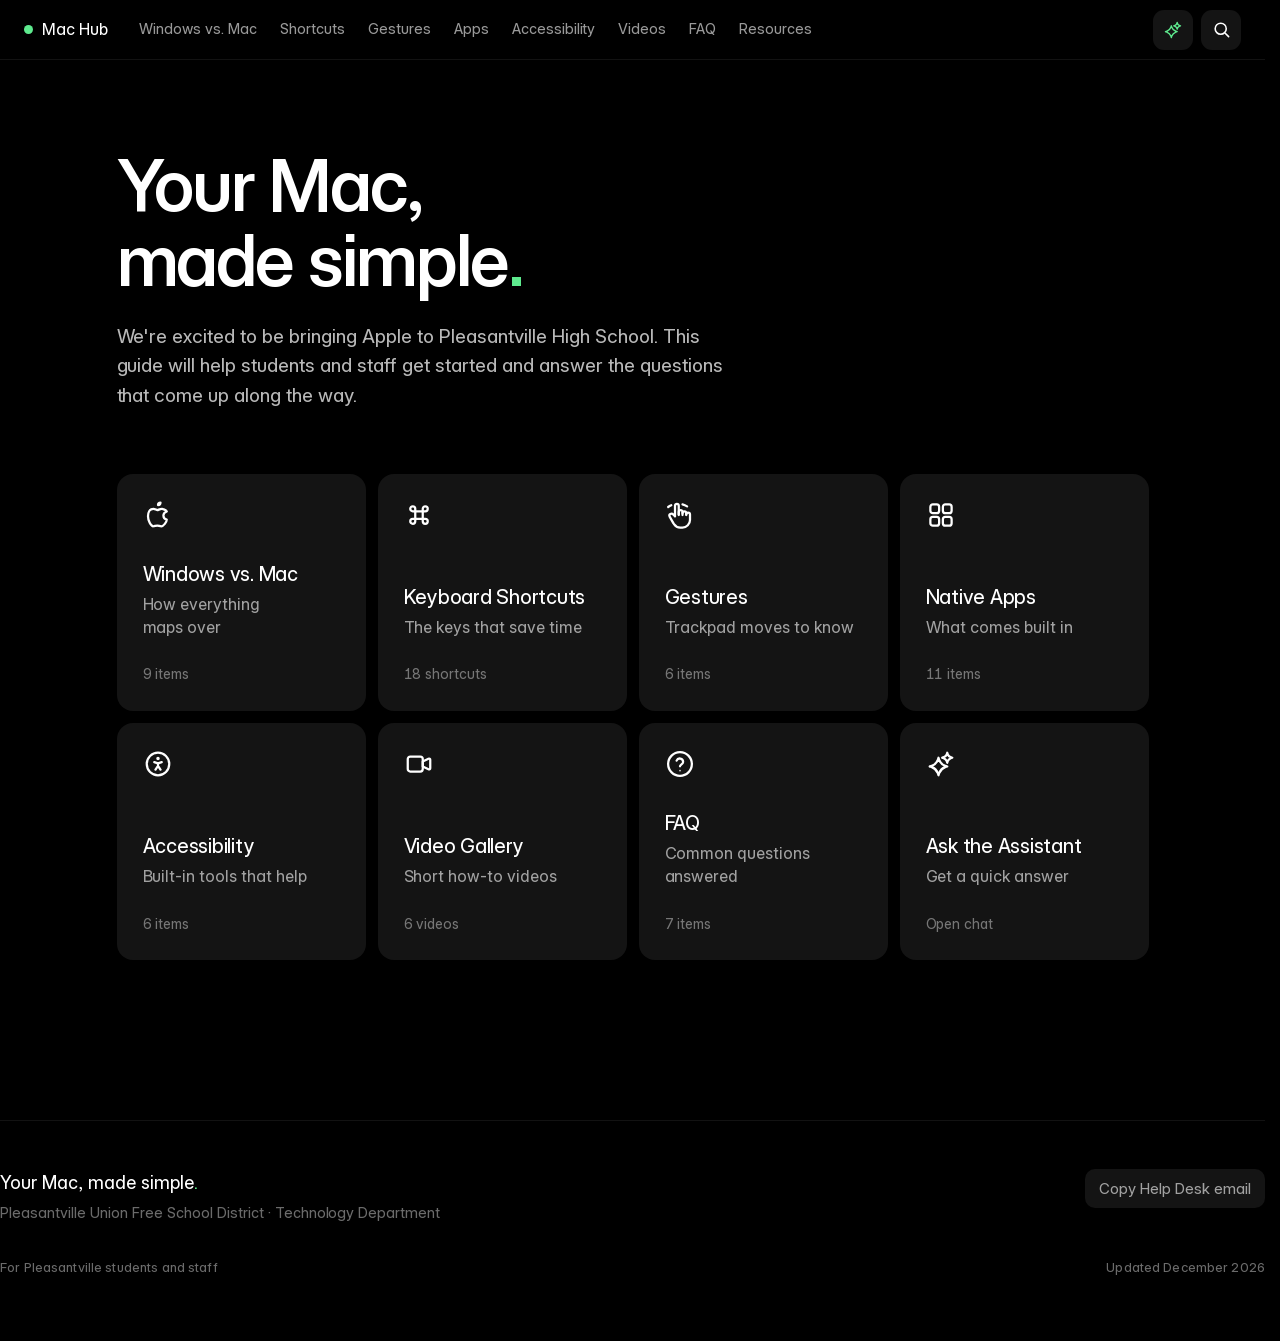
==== commit fa1ad55f: "Add files via upload" ====
--- a/index.html
+++ b/index.html
@@ -6,1189 +6,33 @@
 <meta name="color-scheme" content="dark">
 <meta name="theme-color" content="#0a0a0a">
 <title>Your Mac, made simple — Pleasantville Schools</title>
-<meta name="description" content="A guide for Pleasantville students and staff switching from Windows to a Mac. Keyboard shortcuts, trackpad gestures, native apps, and answers to common questions.">
+<meta name="description" content="A guide for Pleasantville students and staff switching from Windows to a Mac. Keyboard shortcuts, trackpad gestures, native apps, accessibility, videos, and answers to common questions.">
 <meta property="og:title" content="Your Mac, made simple">
 <meta property="og:description" content="A guide for Pleasantville students and staff getting started on a Mac.">
 <meta property="og:type" content="website">
 <meta property="og:url" content="https://pufsd-mac.pages.dev/">
 <meta property="og:site_name" content="Pleasantville Union Free School District">
 <meta name="twitter:card" content="summary">
-<meta name="twitter:title" content="Your Mac, made simple">
-<meta name="twitter:description" content="A guide for Pleasantville students and staff getting started on a Mac.">
 <meta name="robots" content="index, follow">
 <link rel="canonical" href="https://pufsd-mac.pages.dev/">
-<link rel="icon" href="data:image/svg+xml,%3Csvg xmlns='http://www.w3.org/2000/svg' viewBox='0 0 100 100'%3E%3Crect width='100' height='100' rx='24' fill='%23000'/%3E%3Crect x='22' y='28' width='56' height='38' rx='5' fill='none' stroke='%23fff' stroke-width='5'/%3E%3Crect x='38' y='70' width='24' height='5' rx='2.5' fill='%23fff'/%3E%3Ccircle cx='50' cy='47' r='6' fill='%235eea8e'/%3E%3C/svg%3E">
-<link rel="apple-touch-icon" href="data:image/svg+xml,%3Csvg xmlns='http://www.w3.org/2000/svg' viewBox='0 0 100 100'%3E%3Crect width='100' height='100' rx='24' fill='%23000'/%3E%3Crect x='22' y='28' width='56' height='38' rx='5' fill='none' stroke='%23fff' stroke-width='5'/%3E%3Crect x='38' y='70' width='24' height='5' rx='2.5' fill='%23fff'/%3E%3Ccircle cx='50' cy='47' r='6' fill='%235eea8e'/%3E%3C/svg%3E">
-<style>
-/* Self-hosted Inter variable (SIL Open Font License), same file as the resume site. */
-@font-face{
-  font-family:"Inter var";font-style:normal;font-weight:100 900;font-display:swap;
-  src:url("fonts/InterVariable.woff2") format("woff2");
-}
-:root{
-  --bg:#000000;
-  --bg-card:#161616;
-  --glass-card:rgb(20,20,20);
-  --glass-card-hover:rgb(30,30,30);
-  --surface-2:#2a2a2a;
-  --t1:#ffffff;
-  --text-on-bg:rgba(255,255,255,.72);
-  --text-on-card:rgba(255,255,255,.6);
-  --t2:var(--text-on-card);
-  --t3:rgba(255,255,255,.42);
-  --rule:rgba(255,255,255,.07);
-  --rule-strong:rgba(255,255,255,.14);
-  --rule-faint:rgba(255,255,255,.035);
-  --grid-line:rgba(255,255,255,.035);
-  --accent:#5eea8e;
-  --accent-soft:rgba(94,234,142,.14);
-
-  --s-2:8px; --s-3:12px; --s-4:16px; --s-5:24px; --s-6:32px; --s-7:48px; --s-8:64px; --s-9:96px;
-  --max:1080px; --gutter:24px;
-  --rc:16px; --ri:12px; --rs:10px; --rchip:8px;
-  /* card padding system: feature cards use --pad-card, compact rows use --pad-row */
-  --pad-card:26px;
-  --pad-row:15px 20px;
-
-  --font:"Inter var","Inter",-apple-system,BlinkMacSystemFont,"Segoe UI",Roboto,sans-serif;
-  --ease:cubic-bezier(.22,1,.36,1);
-  --ease-spring:cubic-bezier(.32,.72,0,1);
-  color-scheme:dark;
-}
-*,*::before,*::after{box-sizing:border-box;margin:0;padding:0}
-html{scroll-behavior:smooth;scroll-padding-top:120px;scrollbar-gutter:stable}
-html,body{
-  background:var(--bg);color:var(--text-on-bg);font-family:var(--font);
-  font-feature-settings:"cv01","cv06","cv09","cv11","ss03","ss07";
-  font-variation-settings:"opsz" 24,"wght" 520;
-  -webkit-font-smoothing:antialiased;-moz-osx-font-smoothing:grayscale;
-}
-body{position:relative;font-size:18px;line-height:1.55;letter-spacing:-0.01px;min-height:100vh;text-rendering:optimizeLegibility;overflow-x:hidden;text-wrap:pretty}
-/* page titles stay bold; card headings sit at 500 */
-.hero h1,.sec-head h2,.chat-head .ttl,.gate h2,.admin-head h2{font-variation-settings:"opsz" 32,"wght" 600}
-.card h3,.cmp-topic,.exp-title,.app-card .app-name,.res .rname,.res-help .rname,.gest .gname{font-variation-settings:"opsz" 28,"wght" 500;font-weight:500}
-input,textarea,button,select{font-feature-settings:inherit}
-a{color:inherit;text-decoration:none;transition:opacity .22s var(--ease)}
-button{font:inherit;background:none;border:none;color:inherit;cursor:pointer;padding:0}
-::selection{background:var(--accent);color:var(--bg)}
-:focus{outline:none}
-:focus-visible{outline:2px solid var(--accent);outline-offset:3px;border-radius:6px;box-shadow:0 0 0 4px var(--accent-soft)}
-
-.wrap{width:100%;max-width:var(--max);margin:0 auto;padding:0 var(--gutter);position:relative;z-index:1}
-@media (max-width:560px){:root{--gutter:16px}}
-
-/* ---------- controls: agent + search + hamburger ---------- */
-.controls{position:fixed;top:var(--s-6);right:var(--s-6);z-index:101;display:flex;align-items:center;gap:var(--s-2)}
-.ctrl-btn{width:52px;height:52px;flex:0 0 52px;border-radius:15px;background:var(--glass-card);color:var(--t1);display:inline-flex;align-items:center;justify-content:center;cursor:pointer;transition:background .24s var(--ease),transform .18s var(--ease)}
-.ctrl-btn:hover{background:var(--glass-card-hover)}
-.ctrl-btn:active{transform:scale(.92)}
-.agent-btn svg{color:var(--accent)}
-.bars{position:relative;width:20px;height:14px}
-.bars span{position:absolute;left:0;width:20px;height:2px;border-radius:2px;background:var(--t1);transition:transform .34s var(--ease),opacity .2s var(--ease)}
-.bars span:nth-child(1){top:0}
-.bars span:nth-child(2){top:6px}
-.bars span:nth-child(3){top:12px}
-.menu-btn[aria-expanded="true"] .bars span:nth-child(1){transform:translateY(6px) rotate(45deg)}
-.menu-btn[aria-expanded="true"] .bars span:nth-child(2){opacity:0}
-.menu-btn[aria-expanded="true"] .bars span:nth-child(3){transform:translateY(-6px) rotate(-45deg)}
-.menu{position:fixed;top:calc(var(--s-6) + 64px);right:var(--s-6);z-index:100;background:#121212;border-radius:var(--rc);padding:8px;display:flex;flex-direction:column;gap:2px;min-width:200px;box-shadow:0 4px 16px rgba(0,0,0,.35);opacity:0;transform:translateY(-8px) scale(.98);transform-origin:top right;pointer-events:none;transition:opacity .22s var(--ease),transform .22s var(--ease)}
-.menu.open{opacity:1;transform:none;pointer-events:auto}
-.menu a{display:flex;align-items:center;gap:12px;padding:11px 16px;border-radius:var(--rs);font-size:16.5px;font-weight:500;color:var(--t2);letter-spacing:-0.01px;transition:color .2s var(--ease),background .2s var(--ease)}
-.menu a svg{flex-shrink:0;color:var(--t3);transition:color .2s var(--ease)}
-.menu a:hover{color:var(--t1);background:#1a1a1a}
-.menu a:hover svg{color:var(--accent)}
-.menu a.active{color:var(--t1);background:var(--surface-2)}
-.menu a.active svg{color:var(--accent)}
-/* in-menu action items (assistant + search) — mobile only */
-.menu-action{display:none;align-items:center;gap:12px;width:100%;padding:11px 16px;border-radius:var(--rs);font:inherit;font-size:16.5px;font-weight:500;color:var(--t2);background:none;cursor:pointer;text-align:left;transition:color .2s var(--ease),background .2s var(--ease)}
-.menu-action svg{color:var(--accent);flex-shrink:0}
-.menu-action:hover{color:var(--t1);background:#1a1a1a}
-.menu-divider{display:none;height:1px;background:var(--rule);margin:6px 8px}
-.menu-scrim{display:none}
-@media (max-width:560px){
-  .controls{top:var(--s-4);right:var(--s-4)}
-  .ctrl-btn{width:44px;height:44px;flex:0 0 44px;border-radius:13px}
-  /* collapse to a single menu button on mobile */
-  .agent-btn,.search-btn{display:none}
-  /* bottom sheet: slides up from the bottom like a native app panel */
-  .menu{
-    top:auto;bottom:0;left:0;right:0;min-width:0;
-    border-radius:22px 22px 0 0;
-    padding:10px 12px calc(env(safe-area-inset-bottom) + 18px);
-    gap:2px;
-    box-shadow:0 -12px 40px rgba(0,0,0,.55);
-    transform:translateY(100%);transform-origin:bottom;
-    transition:transform .34s var(--ease-spring),opacity .2s var(--ease);
-  }
-  .menu::before{content:"";display:block;width:38px;height:4px;border-radius:2px;background:var(--rule-strong);margin:6px auto 12px}
-  .menu.open{transform:translateY(0)}
-  .menu-action,.menu-divider{display:flex}
-  .menu a,.menu-action{font-size:18px;padding:15px 16px}
-  .menu-divider{margin:8px 8px}
-  /* dim scrim behind the sheet */
-  .menu-scrim{display:block;position:fixed;inset:0;z-index:99;background:rgba(0,0,0,.5);opacity:0;pointer-events:none;transition:opacity .28s var(--ease)}
-  .menu-scrim.open{opacity:1;pointer-events:auto}
-}
-
-/* ---------- reveal-on-scroll ---------- */
-.js [data-reveal]{opacity:0;transform:translateY(14px)}
-.js [data-reveal].in{opacity:1;transform:none;transition:opacity .6s var(--ease),transform .6s var(--ease)}
-/* staggered children: grids/lists reveal their items in sequence */
-.js [data-reveal] > *{opacity:0;transform:translateY(12px)}
-.js [data-reveal].in > *{opacity:1;transform:none;transition:opacity .5s var(--ease),transform .5s var(--ease);transition-delay:calc(var(--i,0) * 55ms)}
-/* unified tables reveal as a single block (no per-row stagger) */
-.js [data-reveal].no-stagger > *{opacity:1;transform:none;transition:none}
-/* hero loads on first paint */
-.js .hero-anim{opacity:0;transform:translateY(16px);animation:heroRise .7s var(--ease) forwards}
-.js .hero h1.hero-anim{animation-delay:.05s}
-.js .hero p.hero-anim{animation-delay:.16s}
-@keyframes heroRise{to{opacity:1;transform:none}}
-@media (prefers-reduced-motion:reduce){
-  .js [data-reveal],.js [data-reveal] > *,.js .hero-anim{opacity:1 !important;transform:none !important;animation:none !important}
-  .card:hover,.app-card:hover,.gest:hover,.res a:hover{transform:none !important}
-  .card:hover .ico,.app-card:hover .app-icon,.gest:hover .gico,.sc-row:hover .kbd{transform:none !important}
-  .doc-link:hover svg,.app-card a.app-link:hover svg,.res a:hover .ext svg{transform:none !important}
-  .ctrl-btn:active,.card:active,.app-card:active,.sc-row:active,.cta:active,.video-card:hover .video-thumb,.video-card:active .video-thumb{transform:none !important}
-  html{scroll-behavior:auto}
-}
-.chat-log{scrollbar-width:thin;scrollbar-color:var(--surface-2) transparent}
-.chat-log::-webkit-scrollbar{width:8px}
-.chat-log::-webkit-scrollbar-thumb{background:var(--surface-2);border-radius:4px}
-.chat-log::-webkit-scrollbar-track{background:transparent}
-
-/* ---------- hero ---------- */
-.hero{padding:160px 0 80px;text-align:left}
-.hero h1{font-size:clamp(40px,7vw,72px);font-weight:600;line-height:1.04;letter-spacing:-.028em;color:var(--t1);margin:0}
-.hero h1 .dot{color:var(--accent)}
-.hero p{font-size:clamp(16px,1.8vw,19px);line-height:1.55;color:var(--text-on-bg);max-width:52ch;margin:var(--s-5) 0 0;text-wrap:pretty}
-
-.search-pop{position:fixed;top:calc(var(--s-6) + 64px);right:var(--s-6);z-index:100;background:#121212;border-radius:var(--rc);padding:8px;width:300px;opacity:0;transform:translateY(-8px) scale(.98);transform-origin:top right;pointer-events:none;transition:opacity .22s var(--ease),transform .22s var(--ease)}
-.search-pop.open{opacity:1;transform:none;pointer-events:auto}
-.search-bar{display:flex;align-items:center;gap:var(--s-3)}
-.search-field{position:relative;flex:1;border-radius:var(--rs);background:#222;box-shadow:inset 0 0 0 1px var(--rule);transition:box-shadow .24s var(--ease)}
-.search-field:focus-within{box-shadow:inset 0 0 0 1.5px rgba(255,255,255,.4)}
-.search-field svg{position:absolute;left:14px;top:50%;transform:translateY(-50%);color:var(--t3)}
-.search-field input{width:100%;height:46px;background:transparent;border:none;border-radius:var(--rs);color:var(--t1);font:inherit;font-size:15px;padding:0 14px 0 42px}
-.search-field input::placeholder{color:var(--t3)}
-.search-field input:focus{outline:none}
-.search-cancel{display:none;color:var(--t2);font:inherit;font-size:16px;font-weight:500;padding:0 4px;white-space:nowrap;transition:color .2s var(--ease)}
-.search-cancel:hover{color:var(--t1)}
-.search-hint{display:none}
-@media (max-width:560px){
-  .search-pop{inset:0;top:0;right:0;left:0;width:auto;z-index:110;border-radius:0;padding:calc(env(safe-area-inset-top) + 16px) 16px 16px;background:linear-gradient(to bottom,rgba(10,10,10,.98) 0,rgba(10,10,10,.98) 88px,rgba(10,10,10,.5) 132px,rgba(10,10,10,.32) 100%);backdrop-filter:blur(4px);-webkit-backdrop-filter:blur(4px);transform:translateY(-12px);transform-origin:top}
-  .search-pop.open{transform:none}
-  .search-field input{height:50px;font-size:17px}
-  .search-cancel{display:inline-flex}
-  .search-hint{display:block;color:var(--t3);font-size:14px;margin-top:18px;text-align:center}
-  .search-hint.hidden{display:none}
-  body.search-open .controls{opacity:0;pointer-events:none}
-}
-.controls{transition:opacity .2s var(--ease)}
-
-/* ---------- sections ---------- */
-section{padding:var(--s-8) 0}
-.sec-head{text-align:left;margin-bottom:var(--s-5)}
-.sec-head h2{font-size:clamp(28px,4.4vw,42px);font-weight:600;line-height:1.06;letter-spacing:-0.01px;color:var(--t1);text-wrap:balance}
-.sec-head .lead{color:var(--text-on-bg);font-size:18px;margin-top:var(--s-2);max-width:60ch;text-wrap:pretty}
-
-/* ---------- browse cards ---------- */
-.grid{display:grid;grid-template-columns:repeat(4,1fr);gap:var(--s-3)}
-@media (max-width:900px){.grid{grid-template-columns:repeat(2,1fr)}}
-@media (max-width:440px){.grid{grid-template-columns:1fr}}
-.card{background:var(--glass-card);border-radius:var(--rc);padding:var(--pad-card);display:flex;flex-direction:column;min-height:200px;transition:background .24s var(--ease),transform .24s var(--ease);cursor:pointer}
-.card:hover{background:var(--glass-card-hover);transform:translateY(-2px)}
-.card:active{transform:translateY(0)}
-.card .ico{color:var(--t1);display:inline-flex;align-self:flex-start;margin-bottom:auto;transition:transform .3s var(--ease-spring)}
-.card:hover .ico{transform:scale(1.06)}
-.card h3{font-size:20px;font-weight:600;letter-spacing:-0.012em;color:var(--t1);margin-top:var(--s-6);line-height:1.2;text-wrap:balance}
-.card .desc{color:var(--t2);font-size:16px;line-height:1.45;margin-top:7px;text-wrap:pretty}
-.card .meta{color:var(--t3);font-size:14px;margin-top:var(--s-5);font-variant-numeric:tabular-nums}
-
-/* ---------- coming from windows (unified table) ---------- */
-.switch-grid{position:relative;background:var(--glass-card);border-radius:var(--rc);overflow:hidden}
-.cmp-header{display:grid;grid-template-columns:1.2fr 1.5fr 1.5fr;gap:var(--s-4);padding:14px var(--pad-card);box-shadow:inset 0 -1px 0 var(--rule)}
-.cmp-header span{font-size:11.5px;font-weight:600;letter-spacing:.05em;text-transform:uppercase}
-.cmp-header .h-topic{color:transparent}
-.cmp-header .h-win{color:var(--t3)}
-.cmp-header .h-mac{color:var(--accent)}
-.cmp{display:grid;grid-template-columns:1.2fr 1.5fr 1.5fr;align-items:center;gap:var(--s-4);padding:15px var(--pad-card);transition:background .18s var(--ease)}
-.cmp + .cmp{box-shadow:inset 0 1px 0 var(--rule-faint)}
-.cmp:hover{background:var(--glass-card-hover)}
-.cmp-topic{color:var(--t1);font-size:17px;letter-spacing:-0.01px;text-wrap:pretty}
-.cmp-val{font-size:17px;line-height:1.45;text-wrap:pretty}
-.cmp-win{color:var(--t3)}
-.cmp-mac{color:var(--t1);position:relative;padding-left:18px}
-.cmp-mac::before{content:"";position:absolute;left:0;top:50%;transform:translateY(-50%);width:3px;height:22px;border-radius:2px;background:var(--accent);opacity:.5}
-@media (max-width:760px){
-  .cmp-header{display:none}
-  .cmp{grid-template-columns:1fr;gap:0;padding:var(--pad-card)}
-  .cmp-topic{font-size:18px;margin-bottom:12px}
-  /* Windows = the old way, muted reference line */
-  .cmp-win{padding-left:0;font-size:16px;color:var(--t3)}
-  .cmp-win::before{content:"On Windows";display:block;font-size:11px;font-weight:600;letter-spacing:.05em;text-transform:uppercase;color:var(--t3);margin-bottom:4px}
-  /* Mac = the answer, set apart in a tinted block with the green accent bar */
-  .cmp-mac{position:relative;margin-top:14px;padding:12px 14px 12px 16px;font-size:17px;color:var(--t1);background:var(--accent-soft);border-radius:var(--rs)}
-  .cmp-mac::before{content:"On a Mac";position:static;transform:none;width:auto;height:auto;display:block;font-size:11px;font-weight:600;letter-spacing:.05em;text-transform:uppercase;color:var(--accent);background:none;border-radius:0;opacity:1;margin-bottom:4px}
-}
-
-/* ---------- shortcuts (individual cards, 2-up) ---------- */
-.sc-table{display:grid;grid-template-columns:1fr 1fr;gap:var(--s-3)}
-.sc-row{display:flex;align-items:center;justify-content:space-between;gap:var(--s-4);padding:var(--pad-row);background:var(--glass-card);border-radius:var(--ri);transition:background .24s var(--ease),transform .24s var(--ease)}
-.sc-row:hover{background:var(--glass-card-hover);transform:translateY(-2px)}
-.sc-row:active{transform:translateY(0)}
-.sc-row .label{color:var(--t1);font-size:17px;letter-spacing:-0.01px;margin:0;line-height:1.2}
-.keys{display:flex;gap:6px;flex-shrink:0}
-.kbd{display:inline-flex;align-items:center;justify-content:center;min-width:30px;height:30px;padding:0 9px;font-size:13px;font-weight:500;font-variant-numeric:tabular-nums;color:var(--t1);background:var(--surface-2);border-radius:var(--rchip);box-shadow:0 1px 0 rgba(0,0,0,.4),inset 0 1px 0 rgba(255,255,255,.05);transition:transform .26s var(--ease-spring),background .18s var(--ease)}
-.sc-row:hover .kbd{background:#333}
-/* staggered key pop on hover */
-.sc-row:hover .kbd{transform:translateY(-3px)}
-.sc-row:hover .kbd:nth-child(1){transition-delay:0ms}
-.sc-row:hover .kbd:nth-child(2){transition-delay:55ms}
-.sc-row:hover .kbd:nth-child(3){transition-delay:110ms}
-.sc-row .kbd:nth-child(1){transition-delay:110ms}
-.sc-row .kbd:nth-child(2){transition-delay:55ms}
-.sc-row .kbd:nth-child(3){transition-delay:0ms}
-.empty{color:var(--t3);font-size:14px;padding:14px 2px}
-@media (max-width:640px){.sc-table{grid-template-columns:1fr}}
-
-/* shared section footer link */
-.sec-foot{margin-top:var(--s-5)}
-.no-results{color:var(--text-on-bg);font-size:16px;text-align:center;padding:var(--s-8) 0}
-
-/* ---------- accordion (FAQ) ---------- */
-#faqList{display:flex;flex-direction:column;gap:var(--s-3)}
-.exp{background:var(--glass-card);border-radius:var(--rc);overflow:hidden;transition:background .24s var(--ease)}
-.exp:hover{background:var(--glass-card-hover)}
-.exp-summary{list-style:none;cursor:pointer;padding:20px var(--pad-card);display:grid;grid-template-columns:1fr auto;gap:var(--s-4);align-items:center}
-.exp-summary::-webkit-details-marker{display:none}
-.exp-title{font-size:clamp(16px,1.8vw,18px);font-weight:600;color:var(--t1);letter-spacing:-0.01px;line-height:1.3;text-wrap:balance}
-.exp-icon{width:28px;height:28px;flex-shrink:0;display:inline-flex;align-items:center;justify-content:center;color:var(--t2);transition:color .24s var(--ease)}
-.exp:hover .exp-icon{color:var(--t1)}
-.exp[open] .exp-icon{color:var(--accent)}
-.plus-v{transform-origin:8px 8px;transition:transform .34s cubic-bezier(.4,0,.2,1)}
-.exp[open] .plus-v{transform:rotate(90deg)}
-.exp-body{display:grid !important;grid-template-rows:0fr;transition:grid-template-rows .34s cubic-bezier(.4,0,.2,1)}
-.exp[open] .exp-body{grid-template-rows:1fr}
-.exp-body-inner{min-height:0;overflow:hidden}
-.exp-a{color:var(--t2);font-size:16.5px;padding:0 var(--pad-card) 24px;text-wrap:pretty}
-@media (prefers-reduced-motion:reduce){.exp-body{transition:none}}
-
-/* ---------- native apps ---------- */
-.apps-grid{display:grid;grid-template-columns:repeat(3,1fr);gap:var(--s-3)}
-@media (max-width:760px){.apps-grid{grid-template-columns:repeat(2,1fr)}}
-@media (max-width:480px){.apps-grid{grid-template-columns:1fr}}
-.app-card{background:var(--glass-card);border-radius:var(--rc);padding:var(--pad-card);display:flex;flex-direction:column;transition:background .24s var(--ease),transform .24s var(--ease)}
-.app-card:hover{background:var(--glass-card-hover);transform:translateY(-2px)}
-.app-card:active{transform:translateY(0)}
-.app-head{display:flex;align-items:center;gap:var(--s-3);margin-bottom:var(--s-5)}
-.app-icon{width:44px;height:44px;border-radius:11px;flex-shrink:0;display:block;object-fit:cover;transition:transform .3s var(--ease-spring)}
-.app-card:hover .app-icon{transform:scale(1.06)}
-/* accessibility cards — icon on top, bare white icon, matches browse layout */
-.a11y-card{background:var(--glass-card);border-radius:var(--rc);padding:var(--pad-card);display:flex;flex-direction:column;min-height:200px;transition:background .24s var(--ease),transform .24s var(--ease)}
-.a11y-card:hover{background:var(--glass-card-hover);transform:translateY(-2px)}
-.a11y-card:active{transform:translateY(0)}
-.a11y-ico{color:var(--t1);display:inline-flex;align-self:flex-start;margin-bottom:auto;transition:transform .3s var(--ease-spring)}
-.a11y-card:hover .a11y-ico{transform:scale(1.06)}
-.a11y-name{display:block;color:var(--t1);font-size:20px;font-weight:600;letter-spacing:-0.012em;line-height:1.2;margin-top:var(--s-6);text-wrap:balance}
-.a11y-desc{display:block;color:var(--t2);font-size:16px;line-height:1.45;margin-top:7px;text-wrap:pretty}
-.a11y-link{color:var(--t1);font-size:15px;font-weight:500;margin-top:var(--s-5);display:inline-flex;align-items:center;gap:5px}
-.a11y-link svg{transition:transform .25s var(--ease)}
-.a11y-card:hover .a11y-link svg{transform:translate(2px,-2px)}
-.app-card .app-name{display:block;color:var(--t1);font-size:18px;letter-spacing:-0.01px;line-height:1.3;text-wrap:balance}
-.app-card .app-desc{display:block;color:var(--t2);font-size:18px;line-height:1.35;letter-spacing:-0.01px;text-wrap:pretty}
-.app-card .app-link{color:var(--accent);font-size:15px;font-weight:500;margin-top:var(--s-5);display:inline-flex;align-items:center;gap:5px}
-.app-card .app-link svg{transition:transform .25s var(--ease)}
-.app-card:hover .app-link svg{transform:translate(2px,-2px)}
-
-/* ---------- video gallery ---------- */
-.video-grid{display:grid;grid-template-columns:repeat(3,1fr);gap:var(--s-4)}
-@media (max-width:760px){.video-grid{grid-template-columns:repeat(2,1fr)}}
-@media (max-width:480px){.video-grid{grid-template-columns:1fr}}
-.video-card{display:flex;flex-direction:column;gap:var(--s-3);background:none;border:0;padding:0;font:inherit;text-align:left;cursor:pointer}
-.video-thumb{position:relative;aspect-ratio:16/9;border-radius:var(--ri);overflow:hidden;background:var(--glass-card);transition:transform .26s var(--ease)}
-.video-thumb img{width:100%;height:100%;object-fit:cover;display:block}
-.video-card:hover .video-thumb{transform:translateY(-2px)}
-.video-card:active .video-thumb{transform:translateY(0)}
-.video-thumb::after{content:"";position:absolute;inset:0;background:rgba(0,0,0,.18);opacity:0;transition:opacity .26s var(--ease)}
-.video-card:hover .video-thumb::after{opacity:1}
-.video-play{position:absolute;top:50%;left:50%;transform:translate(-50%,-50%);width:54px;height:54px;border-radius:50%;background:rgba(0,0,0,.55);backdrop-filter:blur(4px);display:flex;align-items:center;justify-content:center;z-index:1;transition:background .24s var(--ease),transform .3s var(--ease-spring)}
-.video-card:hover .video-play{background:var(--accent);transform:translate(-50%,-50%) scale(1.08)}
-.video-play svg{margin-left:3px;color:#fff;transition:color .24s var(--ease)}
-.video-card:hover .video-play svg{color:#04130a}
-.video-dur{position:absolute;bottom:8px;right:8px;z-index:1;background:rgba(0,0,0,.72);color:#fff;font-size:12.5px;font-weight:500;padding:2px 7px;border-radius:6px;letter-spacing:.01em}
-.video-vtitle{color:var(--t1);font-size:16.5px;font-weight:500;line-height:1.35;letter-spacing:-0.01px;text-wrap:pretty}
-/* video modal */
-.video-modal{position:fixed;inset:0;z-index:200;display:none;align-items:center;justify-content:center;padding:24px;background:rgba(0,0,0,.82);opacity:0;transition:opacity .26s var(--ease)}
-.video-modal.open{display:flex;opacity:1}
-.vm-inner{width:100%;max-width:960px}
-.vm-frame{position:relative;aspect-ratio:16/9;width:100%;border-radius:var(--rc);overflow:hidden;background:#000;box-shadow:0 24px 80px rgba(0,0,0,.6)}
-.vm-frame iframe{position:absolute;inset:0;width:100%;height:100%;border:0}
-.vm-title{margin-top:var(--s-4);color:var(--t1);font-size:18px;font-weight:600;letter-spacing:-0.01px;text-wrap:pretty}
-.vm-close{position:absolute;top:18px;right:18px;width:44px;height:44px;border-radius:50%;background:rgba(255,255,255,.1);color:#fff;display:flex;align-items:center;justify-content:center;cursor:pointer;transition:background .2s var(--ease)}
-.vm-close:hover{background:rgba(255,255,255,.2)}
-@media (prefers-reduced-motion:reduce){.video-modal,.video-thumb,.video-play{transition:none}}
-
-/* ---------- resources / link cards (title over subtitle) ---------- */
-.res{display:grid;grid-template-columns:repeat(auto-fill,minmax(280px,1fr));gap:var(--s-3)}
-.res.res-3{grid-template-columns:repeat(3,1fr)}
-.res a{background:var(--glass-card);border-radius:var(--rc);padding:var(--pad-card);display:flex;flex-direction:column;min-height:120px;transition:background .24s var(--ease),transform .24s var(--ease)}
-.res a:hover{background:var(--glass-card-hover);transform:translateY(-2px)}
-.res .ext svg{transition:transform .25s var(--ease)}
-.res a:hover .ext svg{transform:translate(2px,-2px)}
-.res .rtop{display:flex;align-items:center;justify-content:space-between;gap:var(--s-3)}
-.res .rname{display:block;color:var(--t1);font-size:18px;letter-spacing:-0.01px;line-height:1.3;text-wrap:pretty}
-.res .rdesc{display:block;color:var(--t2);font-size:17px;margin-top:7px;line-height:1.45;text-wrap:pretty}
-.res .ext{color:var(--t2);flex-shrink:0;display:inline-flex;align-items:center;transition:color .24s var(--ease)}
-.res a:hover .ext{color:var(--t1)}
-@media (max-width:760px){.res.res-3{grid-template-columns:1fr}}
-/* request-help action button (matches resource card shape, accent-tinted) */
-.res-help{position:relative;text-align:left;width:100%;background:var(--accent-soft);border-radius:var(--rc);padding:var(--pad-card);display:flex;flex-direction:column;min-height:120px;cursor:pointer;font:inherit;overflow:hidden;transition:background .24s var(--ease),transform .24s var(--ease)}
-.res-help:hover{background:rgba(94,234,142,.2);transform:translateY(-2px)}
-.res-help .rtop{display:flex;align-items:center;justify-content:space-between;gap:var(--s-3)}
-.res-help .rname{display:block;color:var(--accent);font-size:18px;letter-spacing:-0.01px;line-height:1.3}
-.res-help .rdesc{display:block;color:rgba(94,234,142,.7);font-size:17px;margin-top:7px;line-height:1.45}
-.res-help .ext{color:var(--accent);flex-shrink:0;display:inline-flex}
-.res-help .ext svg{transition:transform .25s var(--ease)}
-.res-help:hover .ext svg{transform:translateY(-1px)}
-.res-help .help-default{display:contents}
-.res-help .help-default > *{transition:opacity .28s var(--ease),transform .28s var(--ease)}
-.res-help.is-copied .help-default > *{opacity:0;transform:scale(.96)}
-.res-help .help-copied{position:absolute;inset:0;display:flex;align-items:center;justify-content:center;color:var(--accent);font-size:20px;font-weight:600;font-variation-settings:"opsz" 28,"wght" 600;letter-spacing:-0.01px;opacity:0;transform:scale(.94);pointer-events:none;transition:opacity .28s var(--ease),transform .34s var(--ease-spring)}
-.res-help.is-copied .help-copied{opacity:1;transform:none}
-@media (prefers-reduced-motion:reduce){.res-help .help-default,.res-help .help-copied{transition:opacity .15s linear;transform:none !important}}
-
-/* ---------- gestures (text-only, 3-up) ---------- */
-.gest-grid{display:grid;grid-template-columns:repeat(3,1fr);gap:var(--s-3)}
-.gest{background:var(--glass-card);border-radius:var(--ri);padding:var(--pad-row);display:flex;flex-direction:column;min-width:0;transition:background .24s var(--ease),transform .24s var(--ease)}
-.gest:hover{background:var(--glass-card-hover);transform:translateY(-2px)}
-.gest .gname{display:block;color:var(--t1);font-size:17px;letter-spacing:-0.01px;line-height:1.3}
-.gest .ghow{display:block;color:var(--t2);font-size:17px;margin-top:2px;line-height:1.35;letter-spacing:-0.01px;white-space:nowrap;overflow:hidden;text-overflow:ellipsis}
-@media (max-width:760px){.gest-grid{grid-template-columns:repeat(2,1fr)}}
-@media (max-width:480px){.gest-grid{grid-template-columns:1fr}}
-.doc-link{display:inline-flex;align-items:center;gap:6px;color:var(--accent);font-size:15px;font-weight:500;transition:opacity .2s var(--ease)}
-.doc-link:hover{opacity:.8}
-.doc-link svg,.app-card a.app-link svg{transition:transform .25s var(--ease)}
-.doc-link:hover svg,.app-card a.app-link:hover svg{transform:translate(2px,-2px)}
-
-/* ---------- agent chat window (overlay) ---------- */
-.chat-window{position:fixed;top:calc(var(--s-6) + 64px);right:var(--s-6);z-index:202;width:min(400px,calc(100vw - var(--s-6)*2));height:min(620px,calc(100vh - 130px));background:#1a1a1a;border-radius:var(--rc);display:flex;flex-direction:column;overflow:hidden;box-shadow:0 24px 64px rgba(0,0,0,.5);opacity:0;transform:translateY(-12px) scale(.98);transform-origin:top right;pointer-events:none;transition:opacity .24s var(--ease),transform .4s var(--ease-spring)}
-.chat-window.open{opacity:1;transform:none;pointer-events:auto}
-.chat-head{display:flex;align-items:center;justify-content:space-between;padding:var(--pad-row);flex-shrink:0}
-.chat-head .ttl{display:flex;align-items:center;gap:10px;font-weight:500;color:var(--t1);letter-spacing:-0.01px}
-.chat-head .ttl svg{color:var(--accent)}
-.chat-log{flex:1;overflow-y:auto;padding:var(--s-4) var(--s-5);display:flex;flex-direction:column;gap:var(--s-3)}
-.msg{max-width:85%;padding:11px 15px;border-radius:14px;font-size:15px;line-height:1.5}
-.msg.user{align-self:flex-end;background:var(--surface-2);color:var(--t1)}
-.msg.bot{align-self:flex-start;background:#242424;color:var(--t1)}
-.msg.sys{align-self:center;color:var(--t3);font-size:13.5px;text-align:center;max-width:92%}
-.chat-chips{display:flex;flex-wrap:wrap;gap:8px;margin-top:2px}
-.chat-chip{font:inherit;font-size:13.5px;color:var(--t2);background:#242424;border:1px solid var(--rule);border-radius:999px;padding:7px 13px;cursor:pointer;transition:color .2s var(--ease),background .2s var(--ease),border-color .2s var(--ease)}
-.chat-chip:hover{color:var(--t1);background:var(--surface-2);border-color:var(--t3)}
-.msg.typing{display:inline-flex;align-items:center;gap:5px;padding:14px 16px}
-.msg.typing .dot{width:7px;height:7px;border-radius:50%;background:var(--t3);animation:typingBlink 1.3s infinite ease-in-out}
-.msg.typing .dot:nth-child(2){animation-delay:.18s}
-.msg.typing .dot:nth-child(3){animation-delay:.36s}
-@keyframes typingBlink{0%,60%,100%{opacity:.3;transform:translateY(0)}30%{opacity:1;transform:translateY(-3px)}}
-@media (prefers-reduced-motion:reduce){.msg.typing .dot{animation:none;opacity:.6}}
-.chat-input{display:flex;gap:var(--s-3);padding:var(--s-4);flex-shrink:0}
-.chat-field{flex:1;border-radius:var(--rs);background:#222;box-shadow:inset 0 0 0 1px var(--rule);transition:box-shadow .24s var(--ease)}
-.chat-field:focus-within{box-shadow:inset 0 0 0 1.5px rgba(255,255,255,.4)}
-.chat-field textarea{width:100%;resize:none;background:transparent;border:none;color:var(--t1);font:inherit;font-size:15px;padding:13px 16px;height:46px;max-height:120px}
-.chat-field textarea:focus{outline:none}
-.cta{display:inline-flex;align-items:center;justify-content:center;gap:8px;padding:0 20px;border-radius:var(--rs);background:var(--surface-2);color:var(--t1);font:inherit;font-size:15px;font-weight:500;cursor:pointer;height:46px;white-space:nowrap;transition:background .24s var(--ease),transform .16s var(--ease)}
-.cta:hover{background:#333}
-.cta:active{transform:scale(.985)}
-.cta.alt{background:transparent;color:var(--t2)}
-.cta.alt:hover{color:var(--t1);background:var(--surface-2)}
-@media (max-width:560px){
-  .chat-window{top:0;left:0;right:0;bottom:0;width:auto;height:auto;border-radius:0;transform:translateY(100%);transform-origin:bottom;box-shadow:none;padding-top:env(safe-area-inset-top)}
-  .chat-window.open{transform:none}
-  .chat-head{padding:18px 20px;box-shadow:inset 0 -1px 0 var(--rule-faint)}
-}
-
-/* ---------- edit lock ---------- */
-/* ---------- footer ---------- */
-.site-footer{margin-top:var(--s-9);padding:var(--s-7) 0 var(--s-8);border-top:1px solid var(--rule)}
-.foot-main{display:flex;align-items:flex-start;justify-content:space-between;gap:var(--s-5);flex-wrap:wrap}
-.foot-brand{display:flex;flex-direction:column;gap:5px}
-.foot-title{font-size:18px;font-weight:600;color:var(--t1);letter-spacing:-0.01px}
-.foot-title .dot{color:var(--accent)}
-.foot-sub{font-size:14.5px;color:var(--t3);letter-spacing:-0.01px}
-.foot-links{display:flex;align-items:center;gap:var(--s-3)}
-.foot-help{position:relative;font:inherit;font-size:15px;font-weight:500;color:var(--t2);padding:8px 14px;border-radius:var(--rs);background:var(--glass-card);cursor:pointer;transition:color .2s var(--ease),background .2s var(--ease)}
-.foot-help:hover{color:var(--t1);background:var(--glass-card-hover)}
-.foot-help-done{display:none;color:var(--accent)}
-.foot-help.is-copied .foot-help-label{display:none}
-.foot-help.is-copied .foot-help-done{display:inline}
-.foot-help.is-copied{background:var(--accent-soft)}
-.foot-edit{display:inline-flex;align-items:center;justify-content:center;width:38px;height:38px;border-radius:var(--rs);background:transparent;color:var(--t3);cursor:pointer;opacity:.55;transition:opacity .24s var(--ease),color .24s var(--ease),background .24s var(--ease)}
-.foot-edit:hover{opacity:1;color:var(--t1);background:var(--glass-card)}
-.foot-meta{display:flex;justify-content:space-between;gap:var(--s-4);flex-wrap:wrap;margin-top:var(--s-6);font-size:13px;color:var(--t3);letter-spacing:.01em}
-@media (max-width:560px){.foot-main{flex-direction:column;gap:var(--s-5)}}
-
-/* ---------- admin ---------- */
-.scrim{position:fixed;inset:0;z-index:200;background:rgba(0,0,0,.7);display:none}
-.scrim.show{display:block}
-.admin{position:fixed;inset:0;z-index:201;display:none;align-items:flex-start;justify-content:center;padding:40px 20px;overflow:auto}
-.admin.show{display:flex}
-.admin-panel{background:#1a1a1a;border-radius:var(--rc);width:100%;max-width:760px;box-shadow:0 24px 64px rgba(0,0,0,.5)}
-.admin-head{display:flex;align-items:center;justify-content:space-between;padding:22px 26px}
-.admin-head h3{font-size:21px;font-weight:500;color:var(--t1);letter-spacing:-0.01px}
-.admin-body{padding:0 26px 26px}
-.gate p{color:var(--t2);font-size:14.5px}
-.field-wrap{border-radius:var(--rs);background:#222;box-shadow:inset 0 0 0 1px var(--rule);margin:14px 0;transition:box-shadow .24s var(--ease)}
-.field-wrap:focus-within{box-shadow:inset 0 0 0 1.5px rgba(255,255,255,.4)}
-.field-wrap input{width:100%;height:48px;background:transparent;border:none;color:var(--t1);font:inherit;padding:0 16px}
-.field-wrap input:focus{outline:none}
-.ed-tabs{display:flex;gap:6px;flex-wrap:wrap;margin-bottom:var(--s-5)}
-.ed-tabs button{background:var(--glass-card);color:var(--t2);font:inherit;font-size:13.5px;padding:7px 13px;border-radius:var(--rs);cursor:pointer;transition:color .2s,background .2s}
-.ed-tabs button.active{color:var(--t1);background:var(--surface-2)}
-.ed-row{background:var(--glass-card);border-radius:var(--ri);padding:12px;margin-bottom:var(--s-2);display:flex;gap:8px;align-items:flex-start;flex-wrap:wrap}
-.ed-row input,.ed-row select{flex:1;min-width:120px;background:#000;border:none;border-radius:var(--rs);color:var(--t1);font:inherit;font-size:14px;padding:10px 12px;box-shadow:inset 0 0 0 1px var(--rule)}
-.ed-row input:focus,.ed-row select:focus{outline:none;box-shadow:inset 0 0 0 1.5px rgba(255,255,255,.4)}
-.ed-row select{cursor:pointer;flex:0 0 auto;min-width:110px}
-.ed-row .del{background:transparent;color:var(--t2);border-radius:var(--rs);cursor:pointer;padding:10px 12px;font:inherit;box-shadow:inset 0 0 0 1px var(--rule);line-height:1}
-.ed-row .del:hover{color:var(--t1)}
-.ed-row .del:disabled{opacity:.35;cursor:default}
-.ed-move{display:flex;gap:6px;flex:0 0 auto}
-.label{display:block;color:var(--t2);font-size:13.5px;margin:var(--s-4) 0 6px}
-.hint{color:var(--t3);font-size:13px;line-height:1.5;margin-top:var(--s-4)}
-.ed-actions{display:flex;gap:10px;margin-top:var(--s-5);flex-wrap:wrap}
-.x{color:var(--t2);font-size:24px;line-height:1}
-.x:hover{color:var(--t1)}
-.divider{border:0;border-top:1px solid var(--rule);margin:var(--s-5) 0}
-
-@media (max-width:640px){.hero{padding:130px 0 56px}}
-</style>
+<link rel="stylesheet" href="styles.css">
 </head>
 <body>
-
-<div class="controls">
-  <button class="ctrl-btn agent-btn" id="agentBtn" aria-label="Ask the AI assistant">
-    <svg width="22" height="22" viewBox="0 0 24 24" fill="none" stroke="currentColor" stroke-width="1.7" stroke-linecap="round" stroke-linejoin="round"><path d="M12 3l1.6 4.7a5 5 0 0 0 3.2 3.2L21.5 12l-4.7 1.6a5 5 0 0 0-3.2 3.2L12 21.5l-1.6-4.7a5 5 0 0 0-3.2-3.2L2.5 12l4.7-1.6a5 5 0 0 0 3.2-3.2L12 3z"/><path d="M19 4.5l.5 1.5L21 6.5l-1.5.5L19 8.5l-.5-1.5L17 6.5l1.5-.5z"/></svg>
-  </button>
-  <button class="ctrl-btn search-btn" id="searchBtn" aria-label="Search" aria-expanded="false" aria-controls="searchPop">
-    <svg width="20" height="20" viewBox="0 0 24 24" fill="none" stroke="currentColor" stroke-width="2" stroke-linecap="round"><circle cx="11" cy="11" r="7"/><path d="m21 21-4.3-4.3"/></svg>
-  </button>
-  <button class="ctrl-btn menu-btn" id="menuBtn" aria-label="Menu" aria-expanded="false" aria-controls="menu">
-    <span class="bars" aria-hidden="true"><span></span><span></span><span></span></span>
-  </button>
-</div>
-<div class="search-pop" id="searchPop" aria-hidden="true">
-  <div class="search-bar">
-    <div class="search-field">
-      <svg width="18" height="18" viewBox="0 0 24 24" fill="none" stroke="currentColor" stroke-width="2" stroke-linecap="round"><circle cx="11" cy="11" r="7"/><path d="m21 21-4.3-4.3"/></svg>
-      <input id="search" type="search" placeholder="Search the hub..." autocomplete="off">
-    </div>
-    <button class="search-cancel" id="searchCancel">Cancel</button>
+<div id="site-header"></div>
+<main>
+  <div class="wrap">
+    <header class="hero">
+      <h1 id="heroTitle" class="hero-anim">Your Mac,<br>made simple<span class="dot">.</span></h1>
+      <p id="heroTagline" class="hero-anim"></p>
+    </header>
+    <section id="browse" style="padding-top:0">
+      <div class="grid" id="browseGrid" data-reveal></div>
+    </section>
   </div>
-  <p class="search-hint" id="searchHint">Type to filter shortcuts, apps, and answers.</p>
-</div>
-<div class="menu-scrim" id="menuScrim" aria-hidden="true"></div>
-<nav class="menu" id="menu" aria-hidden="true">
-  <button type="button" class="menu-action" id="menuAgent">
-    <svg width="19" height="19" viewBox="0 0 24 24" fill="none" stroke="currentColor" stroke-width="1.7" stroke-linecap="round" stroke-linejoin="round"><path d="M12 3l1.6 4.7a5 5 0 0 0 3.2 3.2L21.5 12l-4.7 1.6a5 5 0 0 0-3.2 3.2L12 21.5l-1.6-4.7a5 5 0 0 0-3.2-3.2L2.5 12l4.7-1.6a5 5 0 0 0 3.2-3.2L12 3z"/></svg>
-    Ask the assistant
-  </button>
-  <button type="button" class="menu-action" id="menuSearch">
-    <svg width="19" height="19" viewBox="0 0 24 24" fill="none" stroke="currentColor" stroke-width="2" stroke-linecap="round"><circle cx="11" cy="11" r="7"/><path d="m21 21-4.3-4.3"/></svg>
-    Search
-  </button>
-  <span class="menu-divider" aria-hidden="true"></span>
-  <a href="#switch" data-ico="swap">Basics</a>
-  <a href="#shortcuts" data-ico="cmd">Shortcuts</a>
-  <a href="#gestures" data-ico="hand">Gestures</a>
-  <a href="#apps" data-ico="grid">Apps</a>
-  <a href="#accessibility" data-ico="access">Accessibility</a>
-  <a href="#videos" data-ico="video">Videos</a>
-  <a href="#faq" data-ico="help">FAQ</a>
-  <a href="#resources" data-ico="book">Resources</a>
-</nav>
-
-<main id="top">
-<div class="wrap">
-
-  <header class="hero">
-    <h1 id="heroTitle" class="hero-anim">Your Mac,<br>made simple<span class="dot">.</span></h1>
-    <p id="heroTagline" class="hero-anim">We're excited to be bringing Apple to Pleasantville High School. This guide will help students and staff get started and answer the questions that come up along the way.</p>
-  </header>
-
-  <section id="browse" style="padding-top:0">
-    <div class="grid" id="browseGrid" data-reveal></div>
-  </section>
-
-  <section id="switch">
-    <div class="sec-head"><h2>Coming from Windows</h2><p class="lead">The handful of habits that change when you move from a PC.</p></div>
-    <div class="switch-grid no-stagger" id="switchRows" data-reveal></div>
-    <div class="sec-foot">
-      <a class="doc-link" href="https://support.apple.com/guide/mac-help/switched-from-windows-to-mac-mchlbc684e49/mac" target="_blank" rel="noopener noreferrer">Apple's full guide for Windows switchers<svg width="15" height="15" viewBox="0 0 24 24" fill="none" stroke="currentColor" stroke-width="2" stroke-linecap="round" stroke-linejoin="round"><path d="M7 17 17 7M9 7h8v8"/></svg></a>
-    </div>
-  </section>
-
-  <section id="shortcuts">
-    <div class="sec-head"><h2>Keyboard Shortcuts</h2><p class="lead">The Command key (&#8984;) does the work Ctrl used to.</p></div>
-    <div class="sc-table" id="scList" data-reveal></div>
-    <div class="sec-foot">
-      <a class="doc-link" href="https://support.apple.com/en-us/102650" target="_blank" rel="noopener noreferrer">All Mac keyboard shortcuts<svg width="15" height="15" viewBox="0 0 24 24" fill="none" stroke="currentColor" stroke-width="2" stroke-linecap="round" stroke-linejoin="round"><path d="M7 17 17 7M9 7h8v8"/></svg></a>
-    </div>
-  </section>
-
-  <section id="gestures">
-    <div class="sec-head"><h2>Gestures</h2><p class="lead">Trackpad moves worth knowing. You can fine-tune all of them in System Settings &#8250; Trackpad.</p></div>
-    <div class="gest-grid" id="gestureRows" data-reveal></div>
-    <div class="sec-foot">
-      <a class="doc-link" href="https://support.apple.com/en-us/102482" target="_blank" rel="noopener noreferrer">All trackpad gestures on Mac<svg width="15" height="15" viewBox="0 0 24 24" fill="none" stroke="currentColor" stroke-width="2" stroke-linecap="round" stroke-linejoin="round"><path d="M7 17 17 7M9 7h8v8"/></svg></a>
-    </div>
-  </section>
-
-  <section id="apps">
-    <div class="sec-head"><h2>Native Apps</h2><p class="lead">The apps that come built in on your Mac. For schoolwork you will still use the Microsoft apps, but it helps to know what these do.</p></div>
-    <div class="apps-grid" id="appsGrid" data-reveal></div>
-  </section>
-
-  <section id="accessibility">
-    <div class="sec-head"><h2>Accessibility</h2><p class="lead">Your Mac has built-in tools that make reading, writing, and focusing easier. They are free, already installed, and worth a try.</p></div>
-    <div class="apps-grid" id="a11yGrid" data-reveal></div>
-    <div class="sec-foot">
-      <a class="doc-link" href="https://support.apple.com/guide/mac-help/use-accessibility-features-mh35884/mac" target="_blank" rel="noopener noreferrer">All accessibility features on Mac<svg width="15" height="15" viewBox="0 0 24 24" fill="none" stroke="currentColor" stroke-width="2" stroke-linecap="round" stroke-linejoin="round"><path d="M7 17 17 7M9 7h8v8"/></svg></a>
-    </div>
-  </section>
-
-  <section id="videos">
-    <div class="sec-head"><h2>Video Gallery</h2><p class="lead">Short how-to videos to get you up and running. Tap one to play.</p></div>
-    <div class="video-grid" id="videoGrid" data-reveal></div>
-  </section>
-
-  <section id="faq">
-    <div class="sec-head"><h2>Frequently asked</h2></div>
-    <div id="faqList" data-reveal></div>
-  </section>
-
-  <section id="resources">
-    <div class="sec-head"><h2>Resources</h2></div>
-    <div class="res res-3" id="resGrid" data-reveal></div>
-  </section>
-  <p id="noResults" class="no-results" style="display:none">No matches. Try a different word, or ask the assistant.</p>
-
-  <footer class="site-footer" data-reveal>
-    <div class="foot-main">
-      <div class="foot-brand">
-        <span class="foot-title">Your Mac, made simple<span class="dot">.</span></span>
-        <span class="foot-sub">Pleasantville Union Free School District &middot; Technology Department</span>
-      </div>
-      <div class="foot-links">
-        <button type="button" class="foot-help" id="footHelpBtn"><span class="foot-help-label">Copy Help Desk email</span><span class="foot-help-done">Copied!</span></button>
-        <button type="button" class="foot-edit" onclick="openAdmin()" aria-label="Edit content">
-          <svg width="15" height="15" viewBox="0 0 24 24" fill="none" stroke="currentColor" stroke-width="1.8" stroke-linecap="round" stroke-linejoin="round"><rect x="4" y="11" width="16" height="9" rx="2"/><path d="M8 11V7a4 4 0 0 1 8 0v4"/></svg>
-        </button>
-      </div>
-    </div>
-    <div class="foot-meta">
-      <span>For Pleasantville students and staff</span>
-      <span id="footUpdated"></span>
-    </div>
-  </footer>
-</div>
 </main>
-
-<div class="video-modal" id="videoModal" aria-hidden="true" role="dialog" aria-modal="true" aria-label="Video player">
-  <button type="button" class="vm-close" id="vmClose" aria-label="Close video">
-    <svg width="22" height="22" viewBox="0 0 24 24" fill="none" stroke="currentColor" stroke-width="2" stroke-linecap="round" stroke-linejoin="round"><path d="M6 6l12 12M18 6 6 18"/></svg>
-  </button>
-  <div class="vm-inner">
-    <div class="vm-frame" id="vmFrame"></div>
-    <div class="vm-title" id="vmTitle"></div>
-  </div>
-</div>
-
-<div class="scrim" id="scrim" onclick="closeAdmin()"></div>
-<div class="admin" id="admin">
-  <div class="admin-panel">
-    <div class="admin-head">
-      <h3>Content editor</h3>
-      <button class="x" onclick="closeAdmin()" aria-label="Close">&times;</button>
-    </div>
-    <div class="admin-body">
-      <div class="gate" id="gate">
-        <p>Enter the editor passphrase to make changes.</p>
-        <div class="field-wrap"><input id="pass" type="password" placeholder="Passphrase" autocomplete="off"></div>
-        <button class="cta" onclick="unlock()">Unlock</button>
-        <p class="hint">The passphrase is verified by the Cloudflare Worker before anything is written to KV. The gate here just hides the editor from casual visitors.</p>
-      </div>
-      <div id="editor" style="display:none"></div>
-    </div>
-  </div>
-</div>
-
-<div class="chat-window" id="chatWindow" aria-hidden="true">
-  <div class="chat-head">
-    <span class="ttl"><svg width="18" height="18" viewBox="0 0 24 24" fill="none" stroke="currentColor" stroke-width="1.7" stroke-linecap="round" stroke-linejoin="round"><path d="M12 3l1.6 4.7a5 5 0 0 0 3.2 3.2L21.5 12l-4.7 1.6a5 5 0 0 0-3.2 3.2L12 21.5l-1.6-4.7a5 5 0 0 0-3.2-3.2L2.5 12l4.7-1.6a5 5 0 0 0 3.2-3.2L12 3z"/><path d="M19 4.5l.5 1.5L21 6.5l-1.5.5L19 8.5l-.5-1.5L17 6.5l1.5-.5z"/></svg> Ask the Assistant</span>
-    <button class="x" id="chatClose" aria-label="Close">&times;</button>
-  </div>
-  <div class="chat-log" id="chatLog">
-    <div class="msg sys">Ask anything about using your MacBook or iPad. Answers are grounded in Apple Support and Pleasantville district guidance.</div>
-    <div class="chat-chips" id="chatChips">
-      <button type="button" class="chat-chip">How do I take a screenshot?</button>
-      <button type="button" class="chat-chip">How do I install an app?</button>
-      <button type="button" class="chat-chip">Where should I save my schoolwork?</button>
-      <button type="button" class="chat-chip">How do I connect to Wi-Fi?</button>
-    </div>
-  </div>
-  <div class="chat-input">
-    <div class="chat-field"><textarea id="chatInput" placeholder="How do I take a screenshot?"></textarea></div>
-    <button class="cta" id="chatSend">Send</button>
-  </div>
-</div>
-
-<script>
-document.documentElement.classList.add('js');
-
-/* ============================================================
-   CONTENT MODEL  (becomes one KV key: hub:content)
-   Renders the site, feeds the editor, and is the assistant's
-   knowledge base. One source of truth.
-   ============================================================ */
-const CONTENT = {
-  meta:{ title:"Your Mac, made simple", tagline:"We're excited to be bringing Apple to Pleasantville High School. This guide will help students and staff get started and answer the questions that come up along the way." },
-  switch:[
-    {topic:"Copy, cut & paste",win:"Ctrl + C / X / V",mac:"\u2318 Command + C / X / V"},
-    {topic:"Right-click",win:"Right mouse button",mac:"Click or tap with two fingers, or Control-click"},
-    {topic:"Find & open things",win:"Start menu",mac:"Spotlight (\u2318 + Space) or Launchpad"},
-    {topic:"Files & folders",win:"File Explorer",mac:"Finder, the smiley face in the Dock"},
-    {topic:"The app bar",win:"Taskbar",mac:"The Dock along the bottom of the screen"},
-    {topic:"Switch apps",win:"Alt + Tab",mac:"\u2318 Command + Tab"},
-    {topic:"Close or quit an app",win:"Click the X to close",mac:"The red dot hides the window; \u2318 + Q quits. Closing is not the same as quitting."},
-    {topic:"Force quit a frozen app",win:"Ctrl + Alt + Delete",mac:"\u2318 + Option + Esc"},
-    {topic:"Take a screenshot",win:"Print Screen",mac:"\u2318 + Shift + 4 for part of the screen, \u2318 + Shift + 3 for all of it"}
-  ],
-  shortcuts:[
-    {group:"Everyday",items:[
-      {label:"Copy",keys:["\u2318","C"]},
-      {label:"Paste",keys:["\u2318","V"]},
-      {label:"Undo",keys:["\u2318","Z"]},
-      {label:"Select all",keys:["\u2318","A"]},
-      {label:"Save",keys:["\u2318","S"]},
-      {label:"Find on page",keys:["\u2318","F"]},
-      {label:"Spotlight search",keys:["\u2318","Space"]},
-      {label:"New browser tab",keys:["\u2318","T"]},
-      {label:"Reopen closed tab",keys:["\u2318","\u21e7","T"]}
-    ]},
-    {group:"Windows & apps",items:[
-      {label:"Switch between open apps",keys:["\u2318","Tab"]},
-      {label:"Quit the current app",keys:["\u2318","Q"]},
-      {label:"Close the current window",keys:["\u2318","W"]},
-      {label:"Force quit a frozen app",keys:["\u2318","\u2325","Esc"]},
-      {label:"Mission Control (see all windows)",keys:["\u2303","\u2191"]},
-      {label:"Lock the screen",keys:["\u2303","\u2318","Q"]}
-    ]},
-    {group:"Screenshots",items:[
-      {label:"Capture the whole screen",keys:["\u2318","\u21e7","3"]},
-      {label:"Capture a selected area",keys:["\u2318","\u21e7","4"]},
-      {label:"Screenshot & recording tools",keys:["\u2318","\u21e7","5"]}
-    ]}
-  ],
-  gestures:[
-    {name:"Scroll",how:"Slide two fingers up or down",ico:"scroll",doc:"https://support.apple.com/guide/mac-help/use-trackpad-and-mouse-gestures-mh35884/mac"},
-    {name:"Right click",how:"Click or tap with two fingers",ico:"tap",doc:"https://support.apple.com/guide/mac-help/right-click-on-mac-mchlp1380/mac"},
-    {name:"Mission Control",how:"Swipe up with three or four fingers",ico:"up",doc:"https://support.apple.com/guide/mac-help/mission-control-mh35798/mac"},
-    {name:"Switch full-screen apps",how:"Swipe left or right with three fingers",ico:"side",doc:"https://support.apple.com/guide/mac-help/use-trackpad-and-mouse-gestures-mh35884/mac"},
-    {name:"Show Desktop",how:"Spread thumb and three fingers apart",ico:"spread",doc:"https://support.apple.com/guide/mac-help/use-trackpad-and-mouse-gestures-mh35884/mac"},
-    {name:"Zoom in and out",how:"Pinch with two fingers",ico:"pinch",doc:"https://support.apple.com/guide/mac-help/zoom-in-on-the-screen-mchlp2745/mac"}
-  ],
-  apps:[
-    {name:"Finder",icon:"finder",desc:"Browse files and folders, the way File Explorer did. The smiley icon lives at the left end of the Dock.",url:"https://support.apple.com/guide/mac-help/welcome/mac"},
-    {name:"Safari",icon:"safari",desc:"Apple's web browser, tuned for speed, privacy, and battery life. If you used Edge or Chrome, it will feel familiar.",url:"https://support.apple.com/safari"},
-    {name:"Notes",icon:"notes",desc:"Quick notes, checklists, and scanned documents that sync across your Apple devices. Handy for jotting things down fast.",url:"https://support.apple.com/guide/notes/welcome/mac"},
-    {name:"Pages",icon:"pages",desc:"Apple's word processor, included free. We use Word for schoolwork, but Pages can open and export Word files if you need it.",url:"https://support.apple.com/guide/pages/welcome/mac"},
-    {name:"Numbers",icon:"numbers",desc:"Apple's spreadsheet app, included free. We use Excel for schoolwork, but Numbers can open and export Excel files if you need it.",url:"https://support.apple.com/guide/numbers/welcome/mac"},
-    {name:"Keynote",icon:"keynote",desc:"Apple's slides app, included free. We use PowerPoint for schoolwork, but Keynote can open and export PowerPoint files if you need it.",url:"https://support.apple.com/guide/keynote/welcome/mac"},
-    {name:"Freeform",icon:"freeform",desc:"A flexible whiteboard for sketching ideas, planning, and collaborating on an endless canvas.",url:"https://support.apple.com/guide/freeform/welcome/mac"},
-    {name:"Photos",icon:"photos",desc:"Your picture library, with simple editing tools and all your saved screenshots.",url:"https://support.apple.com/guide/photos/welcome/mac"},
-    {name:"System Settings",icon:"settings",desc:"Where every preference lives, from Wi-Fi and displays to trackpad behavior. The Mac's Control Panel.",url:"https://support.apple.com/guide/mac-help/change-system-settings/mac"},
-    {name:"Spotlight",icon:"spotlight",desc:"Press \u2318 + Space, then type to open apps, find files, do quick math, and search the web.",url:"https://support.apple.com/guide/mac-help/search-with-spotlight-mchlp1008/mac"},
-    {name:"Tips",icon:"tips",desc:"Apple's built-in app of short how-tos and demo videos for getting more out of your Mac.",url:"https://support.apple.com/guide/tips/welcome/web"}
-  ],
-  faq:[
-    {q:"How do I take a screenshot?",a:"Press \u2318 + Shift + 4 to capture part of the screen, or \u2318 + Shift + 3 for the whole thing. Press \u2318 + Shift + 5 for the full screenshot and screen-recording toolbar."},
-    {q:"Where did my files go after closing an app?",a:"Closing a window with the red dot does not quit the app or lose your files. Open the app again from the Dock, or use \u2318 + Tab to switch back to it. Files you saved are in Finder."},
-    {q:"How do I right-click without a mouse?",a:"Click the trackpad with two fingers, or hold the Control key and click. You can also turn on bottom-right-corner clicking in System Settings > Trackpad."},
-    {q:"How do I install or update apps?",a:"The Mac App Store is not available on district devices. Instead, open the Manager app (from Mosyle) to browse and install apps approved by Pleasantville Technology. Some apps and updates install automatically. If something you need is missing, reach out to the Technology Department to request it."},
-    {q:"How do I connect to my home Wi-Fi network?",a:"Click the Wi-Fi icon in the menu bar at the top-right of the screen. Turn Wi-Fi on if it is off, then pick your home network from the list and enter its password when asked. Your Mac remembers the network and reconnects automatically the next time you are home. If you do not see your network, make sure Wi-Fi is on and that you are close enough to the router."},
-    {q:"What's the difference between iCloud Drive and OneDrive?",a:"Both store your files in the cloud so you can reach them from any device. For schoolwork, use OneDrive. It comes with your district Microsoft 365 account, works alongside Word, Excel, PowerPoint, and Teams, and is where the Technology Department expects your school files to live. iCloud Drive is Apple's version, and a few of Apple's own apps, like Pages, Numbers, Keynote, and Notes, save there by default. That is fine, but when something matters for class, save or move it to OneDrive so it is backed up in the right place and easy to share with teachers."},
-    {q:"How do I check for software updates?",a:"Open System Settings, click General, then Software Update. District devices may install some updates for you, so check here if you are asked to update."}
-  ],
-  resources:[
-    {rname:"Apple Support",rdesc:"Official help for Mac and macOS apps",url:"https://support.apple.com"},
-    {rname:"Mac User Guide",rdesc:"The full built-in guide for macOS",url:"https://support.apple.com/guide/mac-help/welcome/mac"}
-  ],
-  accessibility:[
-    {name:"Zoom in on the screen",desc:"Magnify the whole screen or just one area to read small text more easily.",ico:"zoom",url:"https://support.apple.com/guide/mac-help/zoom-in-on-your-mac-screen-mchl779716b8/mac"},
-    {name:"Make text bigger",desc:"Bump up the size of text and icons across apps with a single slider.",ico:"text",url:"https://support.apple.com/guide/mac-help/make-text-and-icons-bigger-mchld786f2cd/mac"},
-    {name:"Dictate instead of type",desc:"Talk and your Mac types it out. Useful for notes, essays, and assignments.",ico:"dictate",url:"https://support.apple.com/guide/mac-help/use-dictation-mh40584/mac"},
-    {name:"Have your Mac read aloud",desc:"Select any text and have it read back to you, with words highlighted as it goes.",ico:"speak",url:"https://support.apple.com/guide/mac-help/have-your-mac-speak-text-thats-on-the-screen-mh27448/mac"},
-    {name:"Reduce on-screen motion",desc:"Calm down animations and movement to cut distraction and focus while you work.",ico:"motion",url:"https://support.apple.com/guide/mac-help/change-display-settings-for-accessibility-unac089/mac"},
-    {name:"Adjust display colors",desc:"Apply color filters or a tint to make text easier to read and reduce eye strain.",ico:"color",url:"https://support.apple.com/guide/mac-help/change-display-settings-for-accessibility-unac089/mac"}
-  ],
-  // Video Gallery — replace yt with the real YouTube video ID (the part after v= or youtu.be/).
-  // duration is optional display text. Thumbnails auto-pull from YouTube when yt is a real ID.
-  videos:[
-    {title:"Getting started with your MacBook",yt:"dQw4w9WgXcQ",duration:"4:12"},
-    {title:"Finding your way around the Dock and Finder",yt:"dQw4w9WgXcQ",duration:"3:45"},
-    {title:"Trackpad gestures every student should know",yt:"dQw4w9WgXcQ",duration:"5:20"},
-    {title:"Saving your work to OneDrive",yt:"dQw4w9WgXcQ",duration:"2:58"},
-    {title:"Installing apps from the Manager app",yt:"dQw4w9WgXcQ",duration:"3:30"},
-    {title:"Keyboard shortcuts that save time",yt:"dQw4w9WgXcQ",duration:"4:05"}
-  ],
-  helpEmail:"helpdesk@pleasantvilleschools.org"
-};
-
-const BROWSE=[
-  {id:"switch",t:"Coming from Windows",d:"How everything maps over",ico:"swap",k:"switch"},
-  {id:"shortcuts",t:"Keyboard Shortcuts",d:"The keys that save time",ico:"cmd",k:"shortcuts"},
-  {id:"gestures",t:"Gestures",d:"Trackpad moves to know",ico:"hand",k:"gestures"},
-  {id:"apps",t:"Native Apps",d:"What comes built in",ico:"grid",k:"apps"},
-  {id:"accessibility",t:"Accessibility",d:"Built-in tools that help",ico:"access",k:"accessibility"},
-  {id:"videos",t:"Video Gallery",d:"Short how-to videos",ico:"video",k:"videos"},
-  {id:"faq",t:"FAQ",d:"Common questions answered",ico:"help",k:"faq"},
-  {id:"assistant",t:"Ask the Assistant",d:"Get a quick answer",ico:"spark",k:null}
-];
-const ICONS={
-  // section icons — Tabler Icons (MIT), drawn on 24x24, rendered at 1.8 stroke
-  swap:'<path d="M8.286 7.008c-3.216 0-4.286 3.23-4.286 5.92 0 3.229 2.143 8.072 4.286 8.072 1.165-.05 1.799-.538 3.214-.538 1.406 0 1.607.538 3.214.538s4.286-3.229 4.286-5.381c-.03-.011-2.649-.434-2.679-3.23-.02-2.335 2.589-3.179 2.679-3.228-1.096-1.606-3.162-2.113-3.75-2.153-1.535-.12-3.032 1.077-3.75 1.077-.729 0-2.036-1.077-3.214-1.077"/><path d="M12 4a2 2 0 0 0 2-2 2 2 0 0 0-2 2"/>',
-  cmd:'<path d="M7 9a2 2 0 1 1 2-2v10a2 2 0 1 1-2-2h10a2 2 0 1 1-2 2v-10a2 2 0 1 1 2 2h-10"/>',
-  hand:'<path d="M8 13v-8.5a1.5 1.5 0 0 1 3 0v7.5"/><path d="M11 11.5v-2a1.5 1.5 0 0 1 3 0v2.5"/><path d="M14 10.5a1.5 1.5 0 0 1 3 0v1.5"/><path d="M17 11.5a1.5 1.5 0 0 1 3 0v4.5a6 6 0 0 1-6 6h-2h.208a6 6 0 0 1-5.012-2.7l-.196-.3c-.312-.479-1.407-2.388-3.286-5.728a1.5 1.5 0 0 1 .536-2.022 1.867 1.867 0 0 1 2.28.28l1.47 1.47"/><path d="M2.541 5.594a13.487 13.487 0 0 1 2.46-1.427"/><path d="M14 3.458c1.32.354 2.558.902 3.685 1.612"/>',
-  grid:'<rect x="3.5" y="3.5" width="7" height="7" rx="2"/><rect x="13.5" y="3.5" width="7" height="7" rx="2"/><rect x="3.5" y="13.5" width="7" height="7" rx="2"/><rect x="13.5" y="13.5" width="7" height="7" rx="2"/>',
-  help:'<circle cx="12" cy="12" r="9.5"/><path d="M9.3 9.3a2.7 2.7 0 0 1 5.2 1c0 1.8-2.5 2-2.5 3.5"/><circle cx="12" cy="17.3" r=".6" fill="currentColor" stroke="none"/>',
-  spark:'<path d="M13 7a9.3 9.3 0 0 0 1.516-.546c.911-.438 1.494-1.015 1.937-1.932.207-.428.382-.928.547-1.522.165.595.34 1.095.547 1.521.443.918 1.026 1.495 1.937 1.933.426.205.925.38 1.516.546a9.3 9.3 0 0 0-1.516.547c-.911.438-1.494 1.015-1.937 1.932a9 9 0 0 0-.547 1.521c-.165-.594-.34-1.095-.547-1.521-.443-.918-1.026-1.494-1.937-1.932a9 9 0 0 0-1.516-.547"/><path d="M3 14a21 21 0 0 0 1.652-.532c2.542-.953 3.853-2.238 4.816-4.806a20 20 0 0 0 .532-1.662 20 20 0 0 0 .532 1.662c.963 2.567 2.275 3.853 4.816 4.806q.75.28 1.652.532a21 21 0 0 0-1.652.532c-2.542.953-3.854 2.238-4.816 4.806a20 20 0 0 0-.532 1.662 20 20 0 0 0-.532-1.662c-.963-2.568-2.274-3.853-4.816-4.806a21 21 0 0 0-1.652-.532"/>',
-  book:'<path d="M12 4l-8 4l8 4l8-4l-8-4"/><path d="M4 12l8 4l8-4"/><path d="M4 16l8 4l8-4"/>',
-  ext:'<path d="M7 17 17 7M8.5 7H17v8.5"/>',
-  video:'<path d="M15 10l4.553-2.276A1 1 0 0 1 21 8.618v6.764a1 1 0 0 1-1.447.894L15 14v-4z"/><rect x="3" y="6" width="12" height="12" rx="2"/>',
-  // accessibility — Tabler "accessible"
-  access:'<path d="M3 12a9 9 0 1 0 18 0 9 9 0 1 0-18 0"/><path d="M10 16.5l2-3l2 3m-2-3v-2l3-1m-6 0l3 1"/><path d="M11.5 7.5a.5.5 0 1 0 1 0 .5.5 0 1 0-1 0" fill="currentColor"/>',
-  zoom:'<circle cx="10.5" cy="10.5" r="6.5"/><path d="M15.2 15.2 20 20M8 10.5h5M10.5 8v5"/>',
-  text:'<path d="M5 7V5.5h14V7M12 5.5V19m-2.5 0h5"/><path d="M16.5 13.5V13h4v.5M18.5 13v6m-1 0h2"/>',
-  dictate:'<rect x="9" y="3" width="6" height="11" rx="3"/><path d="M5.5 11.5a6.5 6.5 0 0 0 13 0M12 18v3m-2.5 0h5"/>',
-  speak:'<path d="M4 9.5h3l4-3.5v12l-4-3.5H4z"/><path d="M15 9a4 4 0 0 1 0 6M17.5 6.5a7.5 7.5 0 0 1 0 11"/>',
-  motion:'<circle cx="12" cy="12" r="9.5"/><path d="M12 7v5l3.5 2"/><path d="M12 12 8.5 9.5" opacity=".4"/>',
-  color:'<path d="M12 3a9 9 0 0 0 0 18c1.4 0 2-1 2-2 0-1.3-1-1.5-1-2.5 0-.8.7-1.5 1.5-1.5H17a4 4 0 0 0 4-4c0-4.4-4-8-9-8z"/><circle cx="8" cy="11" r="1.1" fill="currentColor" stroke="none"/><circle cx="12" cy="8" r="1.1" fill="currentColor" stroke="none"/><circle cx="16" cy="10.5" r="1.1" fill="currentColor" stroke="none"/>'
-};
-function svg(name,size){return '<svg width="'+(size||28)+'" height="'+(size||28)+'" viewBox="0 0 24 24" fill="none" stroke="currentColor" stroke-width="1.8" stroke-linecap="round" stroke-linejoin="round">'+ICONS[name]+'</svg>';}
-function esc(s){return String(s).replace(/[&<>"]/g,c=>({'&':'&amp;','<':'&lt;','>':'&gt;','"':'&quot;'}[c]));}
-
-/* App icons: original simplified glyphs on rounded tiles (not Apple's artwork).
-   Swap these for official icons later by dropping in <img> tags. */
-const APP_ICONS={
-  finder:'<defs><linearGradient id="gf" x1="0" y1="0" x2="0" y2="1"><stop offset="0" stop-color="#3aa0ff"/><stop offset="1" stop-color="#1a6ff0"/></linearGradient></defs><rect width="52" height="52" rx="13" fill="#e9eef5"/><path d="M26 0h13a13 13 0 0 1 13 13v26a13 13 0 0 1-13 13H26z" fill="url(#gf)"/><path d="M16 17v6M36 17v6" stroke="#1a4c8f" stroke-width="2.4" stroke-linecap="round"/><path d="M19 33c2 2.4 4.4 3.6 7 3.6s5-1.2 7-3.6" stroke="#fff" stroke-width="2.4" stroke-linecap="round" fill="none"/>',
-  safari:'<rect width="52" height="52" rx="13" fill="#f2f5f8"/><circle cx="26" cy="26" r="17" fill="#1a8cff"/><circle cx="26" cy="26" r="17" fill="none" stroke="#0a6fd6" stroke-width="1.5"/><path d="M26 26 36 16 30 28z" fill="#fff"/><path d="M26 26 16 36 22 24z" fill="#ff5a4d"/>',
-  notes:'<rect width="52" height="52" rx="13" fill="#fff"/><path d="M0 13a13 13 0 0 1 13-13h26a13 13 0 0 1 13 13H0z" fill="#ffd23f"/><path d="M14 24h24M14 31h24M14 38h16" stroke="#c9b020" stroke-width="2.2" stroke-linecap="round"/>',
-  pages:'<rect width="52" height="52" rx="13" fill="#ff8a3d"/><rect x="16" y="13" width="20" height="26" rx="3" fill="#fff"/><path d="M20 20h12M20 25h12M20 30h8" stroke="#e07a2c" stroke-width="2" stroke-linecap="round"/>',
-  numbers:'<rect width="52" height="52" rx="13" fill="#3ddc84"/><rect x="15" y="15" width="22" height="22" rx="3" fill="#fff"/><path d="M22 32V24M26 32V20M30 32V27" stroke="#27a866" stroke-width="2.4" stroke-linecap="round"/>',
-  keynote:'<rect width="52" height="52" rx="13" fill="#5eb0ff"/><rect x="14" y="16" width="24" height="16" rx="2.5" fill="#fff"/><path d="M24 21l5 3-5 3z" fill="#3b8fe0"/><path d="M26 34v3M22 39h8" stroke="#fff" stroke-width="2" stroke-linecap="round"/>',
-  freeform:'<rect width="52" height="52" rx="13" fill="#1c1c1e"/><rect x="14" y="14" width="24" height="24" rx="5" fill="none" stroke="#5eb0ff" stroke-width="2.4"/><circle cx="20" cy="20" r="2.4" fill="#ff5a4d"/><path d="M24 30c2-4 6-4 8 0" stroke="#3ddc84" stroke-width="2.2" stroke-linecap="round" fill="none"/>',
-  photos:'<rect width="52" height="52" rx="13" fill="#fff"/><g transform="translate(26 26)"><circle cx="0" cy="-9" r="5.5" fill="#ffce47"/><circle cx="8.5" cy="-2.8" r="5.5" fill="#ff5a4d"/><circle cx="5.3" cy="7.3" r="5.5" fill="#c45bd6"/><circle cx="-5.3" cy="7.3" r="5.5" fill="#3aa0ff"/><circle cx="-8.5" cy="-2.8" r="5.5" fill="#3ddc84"/></g>',
-  settings:'<rect width="52" height="52" rx="13" fill="#8e8e93"/><circle cx="26" cy="26" r="13" fill="none" stroke="#fff" stroke-width="3"/><circle cx="26" cy="26" r="4" fill="#fff"/><g stroke="#fff" stroke-width="3" stroke-linecap="round"><path d="M26 9v5M26 38v5M9 26h5M38 26h5M14 14l3.5 3.5M34.5 34.5 38 38M38 14l-3.5 3.5M17.5 34.5 14 38"/></g>',
-  tips:'<rect width="52" height="52" rx="13" fill="#ffd23f"/><path d="M26 13a9 9 0 0 0-5 16.5c.8.6 1.3 1.3 1.4 2.2l.3 2.3h6.6l.3-2.3c.1-.9.6-1.6 1.4-2.2A9 9 0 0 0 26 13z" fill="#fff"/><path d="M22 38h8M23 41h6" stroke="#c9920a" stroke-width="2.4" stroke-linecap="round"/>',
-  spotlight:'<rect width="52" height="52" rx="13" fill="#2a2a2e"/><circle cx="23" cy="23" r="9" fill="none" stroke="#fff" stroke-width="3"/><path d="M30 30l8 8" stroke="#fff" stroke-width="3.4" stroke-linecap="round"/>',
-  generic:'<rect width="52" height="52" rx="13" fill="#2a2a2a"/><rect x="14" y="14" width="24" height="24" rx="6" fill="none" stroke="#8a8985" stroke-width="2"/>'
-};
-function appIcon(key,img){
-  if(img&&/^https?:\/\//i.test(img)){
-    return '<img class="app-icon" src="'+esc(img)+'" alt="" loading="lazy" '
-      +'onerror="this.outerHTML=appIcon(this.dataset.k)" data-k="'+esc(key||'generic')+'">';
-  }
-  return '<svg class="app-icon" viewBox="0 0 52 52" xmlns="http://www.w3.org/2000/svg" role="img">'+(APP_ICONS[key]||APP_ICONS.generic)+'</svg>';
-}
-
-function render(){
-  document.getElementById('heroTitle').innerHTML=esc(CONTENT.meta.title).replace(/,\s*/,',<br>')+'<span class="dot">.</span>';
-  document.getElementById('heroTagline').textContent=CONTENT.meta.tagline;
-
-  document.getElementById('browseGrid').innerHTML=BROWSE.map(b=>{
-    const count=b.k?(b.k==='shortcuts'?CONTENT.shortcuts.reduce((n,g)=>n+g.items.length,0):CONTENT[b.k].length):null;
-    const open=(b.id==='assistant')?'href="#" onclick="openChat();return false;"':'href="#'+b.id+'"';
-    return '<a '+open+' class="card"><span class="ico">'+svg(b.ico,30)+'</span>'
-      +'<h3>'+b.t+'</h3><span class="desc">'+b.d+'</span>'
-      +(count!=null?'<span class="meta">'+count+(b.k==='shortcuts'?' shortcuts':b.k==='videos'?' videos':' items')+'</span>':'<span class="meta">Open chat</span>')+'</a>';
-  }).join('');
-
-  document.getElementById('switchRows').innerHTML=
-    '<div class="cmp-header"><span class="h-topic">Task</span><span class="h-win">On Windows</span><span class="h-mac">On a Mac</span></div>'
-    +CONTENT.switch.map(r=>
-    '<div class="cmp" data-s="'+esc((r.topic+' '+r.win+' '+r.mac).toLowerCase())+'">'
-    +'<div class="cmp-topic">'+esc(r.topic)+'</div>'
-    +'<div class="cmp-val cmp-win">'+esc(r.win)+'</div>'
-    +'<div class="cmp-val cmp-mac">'+esc(r.mac)+'</div>'
-    +'</div>'
-  ).join('');
-
-  /* flat table, no categories */
-  const allShortcuts=CONTENT.shortcuts.reduce((a,g)=>a.concat(g.items),[]);
-  document.getElementById('scList').innerHTML=allShortcuts.map(it=>
-    '<div class="sc-row" data-s="'+esc(it.label.toLowerCase())+'"><span class="label">'+esc(it.label)+'</span>'
-    +'<span class="keys">'+it.keys.map(k=>'<span class="kbd">'+esc(k)+'</span>').join('')+'</span></div>'
-  ).join('');
-
-  document.getElementById('gestureRows').innerHTML=CONTENT.gestures.map(g=>
-    '<div class="gest" data-s="'+esc((g.name+' '+g.how).toLowerCase())+'">'
-    +'<span class="gname">'+esc(g.name)+'</span><span class="ghow">'+esc(g.how)+'</span>'
-    +'</div>'
-  ).join('');
-
-  document.getElementById('appsGrid').innerHTML=CONTENT.apps.map(a=>
-    '<a class="app-card" '+(a.url?'href="'+esc(a.url)+'" target="_blank" rel="noopener noreferrer"':'')+' data-s="'+esc((a.name+' '+a.desc).toLowerCase())+'">'
-    +'<div class="app-head">'+appIcon(a.icon,a.img)
-    +'<span class="app-name">'+esc(a.name)+'</span></div>'
-    +'<span class="app-desc">'+esc(a.desc)+'</span>'
-    +(a.url?'<span class="app-link">Learn more<svg width="15" height="15" viewBox="0 0 24 24" fill="none" stroke="currentColor" stroke-width="2" stroke-linecap="round" stroke-linejoin="round"><path d="M7 17 17 7M9 7h8v8"/></svg></span>':'')
-    +'</a>'
-  ).join('');
-
-  document.getElementById('a11yGrid').innerHTML=CONTENT.accessibility.map(a=>
-    '<a class="a11y-card" href="'+esc(a.url)+'" target="_blank" rel="noopener noreferrer" data-s="'+esc((a.name+' '+a.desc).toLowerCase())+'">'
-    +'<span class="a11y-ico">'+svg(a.ico,30)+'</span>'
-    +'<span class="a11y-name">'+esc(a.name)+'</span>'
-    +'<span class="a11y-desc">'+esc(a.desc)+'</span>'
-    +'<span class="a11y-link">Learn how<svg width="15" height="15" viewBox="0 0 24 24" fill="none" stroke="currentColor" stroke-width="2" stroke-linecap="round" stroke-linejoin="round"><path d="M7 17 17 7M9 7h8v8"/></svg></span>'
-    +'</a>'
-  ).join('');
-
-  document.getElementById('resGrid').innerHTML=CONTENT.resources.map(resCard).join('')+helpCard();
-
-  document.getElementById('videoGrid').innerHTML=CONTENT.videos.map((v,i)=>
-    '<button type="button" class="video-card" data-vi="'+i+'" data-s="'+esc(v.title.toLowerCase())+'">'
-    +'<span class="video-thumb">'
-    +'<img src="https://i.ytimg.com/vi/'+esc(v.yt)+'/hqdefault.jpg" alt="" loading="lazy">'
-    +'<span class="video-play"><svg width="22" height="22" viewBox="0 0 24 24" fill="currentColor"><path d="M8 5v14l11-7z"/></svg></span>'
-    +(v.duration?'<span class="video-dur">'+esc(v.duration)+'</span>':'')
-    +'</span>'
-    +'<span class="video-vtitle">'+esc(v.title)+'</span>'
-    +'</button>'
-  ).join('');
-
-  document.getElementById('faqList').innerHTML=CONTENT.faq.map(f=>
-    '<details class="exp" data-s="'+esc((f.q+' '+f.a).toLowerCase())+'"><summary class="exp-summary">'
-    +'<span class="exp-title">'+esc(f.q)+'</span>'
-    +'<span class="exp-icon"><svg width="18" height="18" viewBox="0 0 16 16" fill="none" stroke="currentColor" stroke-width="1.7" stroke-linecap="round"><line x1="2" y1="8" x2="14" y2="8"/><line class="plus-v" x1="8" y1="2" x2="8" y2="14"/></svg></span>'
-    +'</summary><div class="exp-body"><div class="exp-body-inner"><div class="exp-a">'+esc(f.a)+'</div></div></div></details>'
-  ).join('');
-}
-function resCard(a){
-  return '<a href="'+esc(a.url)+'" target="_blank" rel="noopener noreferrer" data-s="'+esc((a.rname+' '+a.rdesc).toLowerCase())+'">'
-    +'<span class="rtop"><span class="rname">'+esc(a.rname)+'</span><span class="ext">'+svg('ext',22)+'</span></span>'
-    +'<span class="rdesc">'+esc(a.rdesc)+'</span></a>';
-}
-function helpCard(){
-  return '<button type="button" class="res-help" id="helpBtn" data-s="request help support email helpdesk technology pufsd">'
-    +'<span class="help-default">'
-    +'<span class="rtop"><span class="rname">PUFSD Help Desk</span>'
-    +'<span class="ext"><svg width="22" height="22" viewBox="0 0 24 24" fill="none" stroke="currentColor" stroke-width="1.8" stroke-linecap="round" stroke-linejoin="round"><rect x="3" y="5" width="18" height="14" rx="2"/><path d="m3 7 9 6 9-6"/></svg></span></span>'
-    +'<span class="rdesc">Tap to copy the Help Desk email</span></span>'
-    +'<span class="help-copied" aria-hidden="true">Email copied!</span>'
-    +'</button>';
-}
-function copyHelpEmail(){
-  const email=CONTENT.helpEmail;
-  const btn=document.getElementById('helpBtn');
-  if(!btn||btn.classList.contains('is-copied'))return;
-  const done=()=>{
-    btn.classList.add('is-copied');
-    setTimeout(()=>btn.classList.remove('is-copied'),2000);
-  };
-  if(navigator.clipboard&&navigator.clipboard.writeText){
-    navigator.clipboard.writeText(email).then(done).catch(()=>fallbackCopy(email,done));
-  }else{fallbackCopy(email,done);}
-}
-function fallbackCopy(text,cb){
-  const t=document.createElement('textarea');t.value=text;t.setAttribute('readonly','');t.style.position='absolute';t.style.left='-9999px';
-  document.body.appendChild(t);t.select();
-  try{document.execCommand('copy');cb();}catch(e){if(window.prompt)window.prompt('Copy this email address:',text);}
-  document.body.removeChild(t);
-}
-document.addEventListener('click',e=>{if(e.target.closest&&e.target.closest('#helpBtn'))copyHelpEmail();});
-function copyFootHelp(){
-  const btn=document.getElementById('footHelpBtn');
-  if(!btn||btn.classList.contains('is-copied'))return;
-  const done=()=>{btn.classList.add('is-copied');setTimeout(()=>btn.classList.remove('is-copied'),2000);};
-  const email=CONTENT.helpEmail;
-  if(navigator.clipboard&&navigator.clipboard.writeText){
-    navigator.clipboard.writeText(email).then(done).catch(()=>fallbackCopy(email,done));
-  }else{fallbackCopy(email,done);}
-}
-document.addEventListener('click',e=>{if(e.target.closest&&e.target.closest('#footHelpBtn'))copyFootHelp();});
-
-/* video gallery modal */
-function openVideo(i){
-  const v=CONTENT.videos[i];if(!v)return;
-  const modal=document.getElementById('videoModal');
-  document.getElementById('vmFrame').innerHTML='<iframe src="https://www.youtube-nocookie.com/embed/'+encodeURIComponent(v.yt)+'?autoplay=1&rel=0" title="'+esc(v.title)+'" allow="accelerated-rotation; autoplay; encrypted-media; picture-in-picture" allowfullscreen></iframe>';
-  document.getElementById('vmTitle').textContent=v.title;
-  modal.classList.add('open');modal.setAttribute('aria-hidden','false');
-  document.body.style.overflow='hidden';
-}
-function closeVideo(){
-  const modal=document.getElementById('videoModal');
-  modal.classList.remove('open');modal.setAttribute('aria-hidden','true');
-  document.getElementById('vmFrame').innerHTML='';   // stops playback
-  document.body.style.overflow='';
-}
-document.addEventListener('click',e=>{
-  const card=e.target.closest&&e.target.closest('.video-card');
-  if(card){openVideo(+card.dataset.vi);return;}
-  if(e.target.closest&&e.target.closest('#vmClose')){closeVideo();return;}
-  const modal=document.getElementById('videoModal');
-  if(modal&&modal.classList.contains('open')&&e.target===modal)closeVideo();
-});
-document.addEventListener('keydown',e=>{if(e.key==='Escape'){const m=document.getElementById('videoModal');if(m&&m.classList.contains('open'))closeVideo();}});
-
-/* search: filter items, hide sections that end up empty, show a no-results note */
-const searchInput=document.getElementById('search');
-function applySearch(q){
-  q=(q||'').trim().toLowerCase();
-  document.querySelectorAll('[data-s]').forEach(el=>{
-    el.style.display=(!q||el.dataset.s.includes(q))?'':'none';
-  });
-  // hide a whole section when its searchable items are all filtered out
-  let anyVisible=false;
-  document.querySelectorAll('main section').forEach(sec=>{
-    if(sec.id==='browse'){return;} // browse cards aren't searchable; always show
-    const items=sec.querySelectorAll('[data-s]');
-    if(!items.length){sec.style.display=q?'none':'';return;}
-    const shown=[...items].some(i=>i.style.display!=='none');
-    sec.style.display=shown?'':'none';
-    if(shown)anyVisible=true;
-  });
-  document.getElementById('browse').style.display=q?'none':'';
-  document.getElementById('noResults').style.display=(q&&!anyVisible)?'':'none';
-  const hint=document.getElementById('searchHint');
-  if(hint)hint.classList.toggle('hidden',!!q);
-}
-searchInput.addEventListener('input',e=>applySearch(e.target.value));
-searchInput.addEventListener('keydown',e=>{if(e.key==='Escape'){searchInput.value='';applySearch('');setSearch(false);}});
-
-/* assistant */
-const log=document.getElementById('chatLog');
-function addMsg(role,text){const d=document.createElement('div');d.className='msg '+role;d.textContent=text;log.appendChild(d);log.scrollTop=log.scrollHeight;return d;}
-function addTyping(){const d=document.createElement('div');d.className='msg bot typing';d.innerHTML='<span class="dot"></span><span class="dot"></span><span class="dot"></span>';log.appendChild(d);log.scrollTop=log.scrollHeight;return d;}
-function hideChips(){const c=document.getElementById('chatChips');if(c)c.style.display='none';}
-async function sendChat(preset){
-  const ta=document.getElementById('chatInput');
-  const q=(preset||ta.value).trim();if(!q)return;
-  hideChips();
-  addMsg('user',q);ta.value='';
-  const thinking=addTyping();
-  try{
-    const r=await fetch('/api/chat',{method:'POST',headers:{'Content-Type':'application/json'},body:JSON.stringify({message:q})});
-    if(!r.ok)throw new Error('no backend');
-    const data=await r.json();
-    thinking.classList.remove('typing');thinking.innerHTML='';thinking.textContent=data.reply||'(no reply)';
-  }catch(err){
-    thinking.remove();
-    addMsg('sys','The assistant goes live once the Cloudflare Worker is connected. It will answer from the content above plus Apple Support, and link out for detail.');
-  }
-}
-document.getElementById('chatSend').onclick=()=>sendChat();
-document.getElementById('chatInput').addEventListener('keydown',e=>{if(e.key==='Enter'&&!e.shiftKey){e.preventDefault();sendChat();}});
-document.querySelectorAll('.chat-chip').forEach(c=>c.addEventListener('click',()=>sendChat(c.textContent)));
-
-/* menu + search + agent window */
-const menuBtn=document.getElementById('menuBtn');
-const menuEl=document.getElementById('menu');
-const searchBtn=document.getElementById('searchBtn');
-const searchPop=document.getElementById('searchPop');
-function setMenu(open){menuBtn.setAttribute('aria-expanded',open);menuEl.classList.toggle('open',open);menuEl.setAttribute('aria-hidden',!open);document.getElementById('menuScrim').classList.toggle('open',open);if(open)setSearch(false);}
-function setSearch(open){searchBtn.setAttribute('aria-expanded',open);searchPop.classList.toggle('open',open);searchPop.setAttribute('aria-hidden',!open);document.body.classList.toggle('search-open',open);if(open){setMenu(false);setTimeout(()=>document.getElementById('search').focus(),100);}else{const s=document.getElementById('search');if(s&&s.value){s.value='';applySearch('');}}}
-menuBtn.addEventListener('click',e=>{e.stopPropagation();setMenu(menuBtn.getAttribute('aria-expanded')!=='true');});
-searchBtn.addEventListener('click',e=>{e.stopPropagation();setSearch(searchBtn.getAttribute('aria-expanded')!=='true');});
-document.getElementById('searchCancel').addEventListener('click',()=>setSearch(false));
-// tapping the dimmed lower area of the mobile overlay closes search
-searchPop.addEventListener('click',e=>{if(e.target===searchPop)setSearch(false);});
-menuEl.querySelectorAll('a').forEach(a=>a.addEventListener('click',()=>setMenu(false)));
-document.getElementById('menuAgent').addEventListener('click',e=>{e.stopPropagation();setMenu(false);openChat();});
-document.getElementById('menuSearch').addEventListener('click',e=>{e.stopPropagation();setMenu(false);setSearch(true);});
-document.getElementById('menuScrim').addEventListener('click',()=>setMenu(false));
-/* swipe-down-to-dismiss on the mobile bottom sheet */
-(function(){
-  let startY=0,curY=0,dragging=false,startT=0;
-  const isSheet=()=>window.matchMedia('(max-width:560px)').matches;
-  function reset(snapBack){
-    menuEl.style.transition='';
-    menuEl.style.transform=snapBack?'':'';
-    dragging=false;
-  }
-  menuEl.addEventListener('touchstart',e=>{
-    if(!isSheet()||!menuEl.classList.contains('open'))return;
-    // don't hijack scrolling inside a scrollable sheet (sheet is short, so fine)
-    startY=curY=e.touches[0].clientY;startT=Date.now();dragging=true;
-    menuEl.style.transition='none';
-  },{passive:true});
-  menuEl.addEventListener('touchmove',e=>{
-    if(!dragging)return;
-    curY=e.touches[0].clientY;
-    const dy=Math.max(0,curY-startY); // only downward
-    menuEl.style.transform='translateY('+dy+'px)';
-  },{passive:true});
-  menuEl.addEventListener('touchend',()=>{
-    if(!dragging)return;
-    const dy=curY-startY, dt=Date.now()-startT, vel=dy/Math.max(dt,1);
-    menuEl.style.transition='';            // restore spring
-    menuEl.style.transform='';             // clear inline so CSS class controls it
-    dragging=false;
-    if(dy>80||(vel>0.5&&dy>40)) setMenu(false); // far enough, or a deliberate flick
-  });
-})();
-document.addEventListener('click',e=>{
-  if(menuEl.classList.contains('open')&&!menuEl.contains(e.target)&&!menuBtn.contains(e.target))setMenu(false);
-  if(searchPop.classList.contains('open')&&!searchPop.contains(e.target)&&!searchBtn.contains(e.target))setSearch(false);
-});
-
-const chatWin=document.getElementById('chatWindow');
-function openChat(){chatWin.classList.add('open');chatWin.setAttribute('aria-hidden','false');setMenu(false);setSearch(false);setTimeout(()=>document.getElementById('chatInput').focus(),120);}
-function closeChat(){chatWin.classList.remove('open');chatWin.setAttribute('aria-hidden','true');}
-document.getElementById('agentBtn').addEventListener('click',()=>{chatWin.classList.contains('open')?closeChat():openChat();});
-document.getElementById('chatClose').addEventListener('click',closeChat);
-document.addEventListener('keydown',e=>{if(e.key==='Escape'){setMenu(false);setSearch(false);closeChat();}});
-document.addEventListener('keydown',e=>{
-  const typing=/^(INPUT|TEXTAREA)$/.test(document.activeElement?.tagName);
-  if((e.key==='/'&&!typing)||((e.metaKey||e.ctrlKey)&&e.key.toLowerCase()==='k')){
-    e.preventDefault();setSearch(true);
-  }
-});
-
-/* active nav + reveal */
-const navMap=[...document.querySelectorAll('.menu a')];
-const navObs=new IntersectionObserver(es=>{es.forEach(en=>{if(en.isIntersecting){
-  navMap.forEach(a=>a.classList.toggle('active',a.getAttribute('href')==='#'+en.target.id));
-}});},{rootMargin:'-30% 0px -55% 0px'});
-['switch','shortcuts','gestures','apps','accessibility','videos','faq','resources'].forEach(id=>{const el=document.getElementById(id);if(el)navObs.observe(el);});
-
-const revObs=new IntersectionObserver(es=>{es.forEach(en=>{if(en.isIntersecting){
-  // set stagger index on children now (grids are populated by render() by this point)
-  if(!en.target.classList.contains('no-stagger')){
-    [...en.target.children].forEach((c,i)=>c.style.setProperty('--i', Math.min(i,10)));
-  }
-  en.target.classList.add('in');
-  revObs.unobserve(en.target);
-}});},{rootMargin:'0px 0px -10% 0px'});
-document.querySelectorAll('[data-reveal]').forEach(el=>revObs.observe(el));
-
-/* ============================================================
-   ADMIN EDITOR (in-memory; Save -> /api/content)
-   ============================================================ */
-let edTab='switch';
-function openAdmin(){document.getElementById('admin').classList.add('show');document.getElementById('scrim').classList.add('show');}
-function closeAdmin(){document.getElementById('admin').classList.remove('show');document.getElementById('scrim').classList.remove('show');if(location.hash==='#admin')history.replaceState(null,'',location.pathname);}
-function unlock(){
-  window._pass=document.getElementById('pass').value;
-  document.getElementById('gate').style.display='none';
-  document.getElementById('editor').style.display='';
-  drawEditor();
-}
-if(location.hash==='#admin')openAdmin();
-window.addEventListener('hashchange',()=>{if(location.hash==='#admin')openAdmin();});
-
-const APP_ICON_KEYS=Object.keys(APP_ICONS);     // finder, safari, notes, iwork, photos, settings, generic
-const A11Y_ICON_KEYS=['zoom','text','dictate','speak','motion','color','access'];
-const LIST_FIELDS={
-  switch:[['topic','Topic','text'],['win','Windows','text'],['mac','Mac','text']],
-  gestures:[['name','Gesture','text'],['how','How to do it','text'],['doc','Doc URL','text']],
-  faq:[['q','Question','text'],['a','Answer','text']],
-  apps:[['name','Name','text'],['desc','Description','text'],['icon','Fallback icon',APP_ICON_KEYS],['img','Icon image URL','text'],['url','URL','text']],
-  accessibility:[['name','Name','text'],['desc','Description','text'],['ico','Icon',A11Y_ICON_KEYS],['url','Doc URL','text']],
-  videos:[['title','Title','text'],['yt','YouTube ID','text'],['duration','Duration (e.g. 4:12)','text']],
-  resources:[['rname','Name','text'],['rdesc','Description','text'],['url','URL','text']]
-};
-function drawEditor(){
-  const ed=document.getElementById('editor');
-  const tabs=['meta','switch','shortcuts','gestures','apps','accessibility','videos','faq','resources'];
-  let h='<div class="ed-tabs">'+tabs.map(t=>'<button class="'+(t===edTab?'active':'')+'" onclick="edTab=\''+t+'\';drawEditor()">'+t+'</button>').join('')+'</div>';
-
-  if(edTab==='meta'){
-    h+='<label class="label">Headline</label><div class="ed-row"><input value="'+esc(CONTENT.meta.title)+'" oninput="CONTENT.meta.title=this.value;render()"></div>';
-    h+='<label class="label">Tagline</label><div class="ed-row"><input value="'+esc(CONTENT.meta.tagline)+'" oninput="CONTENT.meta.tagline=this.value;render()"></div>';
-  }else if(edTab==='shortcuts'){
-    CONTENT.shortcuts.forEach((g,gi)=>{
-      h+='<label class="label">'+esc(g.group)+'</label>';
-      g.items.forEach((it,ii)=>{
-        h+='<div class="ed-row"><input value="'+esc(it.label)+'" oninput="CONTENT.shortcuts['+gi+'].items['+ii+'].label=this.value;render()" placeholder="Action">'
-          +'<input value="'+esc(it.keys.join(' '))+'" oninput="CONTENT.shortcuts['+gi+'].items['+ii+'].keys=this.value.split(\' \').filter(Boolean);render()" placeholder="Keys (space-separated)">'
-          +'<button class="del" onclick="CONTENT.shortcuts['+gi+'].items.splice('+ii+',1);render();drawEditor()">Remove</button></div>';
-      });
-      h+='<div class="ed-actions"><button class="cta alt" onclick="CONTENT.shortcuts['+gi+'].items.push({label:\'New shortcut\',keys:[\'\u2318\']});render();drawEditor()">+ Add to '+esc(g.group)+'</button></div>';
-    });
-  }else{
-    const fields=LIST_FIELDS[edTab];
-    const arr=CONTENT[edTab];
-    arr.forEach((item,i)=>{
-      h+='<div class="ed-row">'+fields.map(f=>{
-        const [key,ph,type]=f;
-        if(Array.isArray(type)){
-          return '<select onchange="CONTENT.'+edTab+'['+i+'].'+key+'=this.value;render()" title="'+ph+'">'
-            +type.map(opt=>'<option value="'+esc(opt)+'"'+(item[key]===opt?' selected':'')+'>'+esc(opt)+'</option>').join('')
-            +'</select>';
-        }
-        return '<input value="'+esc(item[key]||'')+'" placeholder="'+ph+'" oninput="CONTENT.'+edTab+'['+i+'].'+key+'=this.value;render()">';
-      }).join('')
-        +'<span class="ed-move">'
-        +'<button class="del" title="Move up"'+(i===0?' disabled':'')+' onclick="moveItem(\''+edTab+'\','+i+',-1)">&#8593;</button>'
-        +'<button class="del" title="Move down"'+(i===arr.length-1?' disabled':'')+' onclick="moveItem(\''+edTab+'\','+i+',1)">&#8595;</button>'
-        +'<button class="del" title="Remove" onclick="CONTENT.'+edTab+'.splice('+i+',1);render();drawEditor()">&times;</button>'
-        +'</span></div>';
-    });
-    const blank=JSON.stringify(Object.fromEntries(fields.map(f=>[f[0], Array.isArray(f[2])?f[2][0]:''])));
-    h+='<div class="ed-actions"><button class="cta alt" onclick="CONTENT.'+edTab+'.push('+blank+');render();drawEditor()">+ Add row</button></div>';
-  }
-
-  h+='<hr class="divider"><div class="ed-actions">'
-    +'<button class="cta" onclick="saveKV()">Save to KV</button>'
-    +'<button class="cta alt" onclick="copyJSON()">Copy JSON</button>'
-    +'<button class="cta alt" onclick="importJSON()">Import JSON</button></div>'
-    +'<p class="hint">Edits preview live behind this panel. <b>Save to KV</b> writes through the Worker (with your passphrase) so changes go live with no redeploy. <b>Copy JSON</b> backs up the full content object; <b>Import JSON</b> restores one.</p>';
-  ed.innerHTML=h;
-}
-function moveItem(tab,i,dir){
-  const arr=CONTENT[tab];const j=i+dir;
-  if(j<0||j>=arr.length)return;
-  const t=arr[i];arr[i]=arr[j];arr[j]=t;
-  render();drawEditor();
-}
-function importJSON(){
-  const raw=prompt('Paste a previously copied content JSON to replace everything:');
-  if(!raw)return;
-  try{
-    const data=JSON.parse(raw);
-    if(!data||typeof data!=='object'||!data.meta)throw new Error('not a hub content object');
-    ['meta','switch','shortcuts','gestures','apps','faq','resources'].forEach(k=>{if(data[k]!==undefined)CONTENT[k]=data[k];});
-    render();drawEditor();
-    alert('Imported. Review the preview, then Save to KV when ready.');
-  }catch(e){
-    alert('That did not look like valid hub content JSON. Nothing was changed.');
-  }
-}
-async function saveKV(){
-  try{
-    const r=await fetch('/api/content',{method:'PUT',headers:{'Content-Type':'application/json','X-Edit-Pass':window._pass||''},body:JSON.stringify(CONTENT)});
-    if(!r.ok)throw new Error('no backend');
-    alert('Saved. Changes are live.');
-  }catch(e){
-    alert('No backend connected yet. Once the Worker + KV are wired up, this button writes your changes live. For now use Copy JSON.');
-  }
-}
-function copyJSON(){
-  const t=JSON.stringify(CONTENT,null,2);
-  navigator.clipboard?navigator.clipboard.writeText(t).then(()=>alert('Content JSON copied.'),()=>prompt('Copy this:',t)):prompt('Copy this:',t);
-}
-
-render();
-document.querySelectorAll('.menu a[data-ico]').forEach(a=>{a.insertAdjacentHTML('afterbegin',svg(a.dataset.ico,19));});
-(function(){var fu=document.getElementById('footUpdated');if(fu)fu.textContent='Updated '+new Date().toLocaleDateString('en-US',{month:'long',year:'numeric'});})();
-/* FAQ structured data (kept in sync with CONTENT.faq) for richer search results */
-(function(){
-  try{
-    const data={"@context":"https://schema.org","@type":"FAQPage","mainEntity":CONTENT.faq.map(f=>({"@type":"Question","name":f.q,"acceptedAnswer":{"@type":"Answer","text":f.a}}))};
-    const s=document.createElement('script');s.type='application/ld+json';s.textContent=JSON.stringify(data);
-    document.head.appendChild(s);
-  }catch(e){}
-})();
-</script>
+<div id="site-footer"></div>
+<script src="content.js"></script>
+<script src="app.js"></script>
+<script>initPage('home');</script>
 </body>
 </html>
--- a/styles.css
+++ b/styles.css
@@ -0,0 +1,483 @@
+/* Self-hosted Inter variable (SIL Open Font License), same file as the resume site. */
+@font-face{
+  font-family:"Inter var";font-style:normal;font-weight:100 900;font-display:swap;
+  src:url("fonts/InterVariable.woff2") format("woff2");
+}
+:root{
+  --bg:#000000;
+  --bg-card:#161616;
+  --glass-card:rgb(20,20,20);
+  --glass-card-hover:rgb(30,30,30);
+  --surface-2:#2a2a2a;
+  --t1:#ffffff;
+  --text-on-bg:rgba(255,255,255,.72);
+  --text-on-card:rgba(255,255,255,.6);
+  --t2:var(--text-on-card);
+  --t3:rgba(255,255,255,.42);
+  --rule:rgba(255,255,255,.07);
+  --rule-strong:rgba(255,255,255,.14);
+  --rule-faint:rgba(255,255,255,.035);
+  --grid-line:rgba(255,255,255,.035);
+  --accent:#5eea8e;
+  --accent-soft:rgba(94,234,142,.14);
+
+  --s-2:8px; --s-3:12px; --s-4:16px; --s-5:24px; --s-6:32px; --s-7:48px; --s-8:64px; --s-9:96px;
+  --max:1080px; --gutter:24px;
+  --rc:16px; --ri:12px; --rs:10px; --rchip:8px;
+  /* card padding system: feature cards use --pad-card, compact rows use --pad-row */
+  --pad-card:26px;
+  --pad-row:15px 20px;
+
+  --font:"Inter var","Inter",-apple-system,BlinkMacSystemFont,"Segoe UI",Roboto,sans-serif;
+  --ease:cubic-bezier(.22,1,.36,1);
+  --ease-spring:cubic-bezier(.32,.72,0,1);
+  color-scheme:dark;
+}
+*,*::before,*::after{box-sizing:border-box;margin:0;padding:0}
+html{scroll-behavior:smooth;scroll-padding-top:120px;scrollbar-gutter:stable}
+html,body{
+  background:var(--bg);color:var(--text-on-bg);font-family:var(--font);
+  font-feature-settings:"cv01","cv06","cv09","cv11","ss03","ss07";
+  font-variation-settings:"opsz" 24,"wght" 440;
+  -webkit-font-smoothing:antialiased;-moz-osx-font-smoothing:grayscale;
+}
+body{position:relative;font-size:18px;line-height:1.55;letter-spacing:-0.01px;min-height:100vh;text-rendering:optimizeLegibility;overflow-x:hidden;text-wrap:pretty}
+/* page titles stay bold; card headings sit at 500 */
+.hero h1,.sec-head h2,.chat-head .ttl,.gate h2,.admin-head h2{font-variation-settings:"opsz" 32,"wght" 560}
+.card h3,.cmp-topic,.exp-title,.app-card .app-name,.res .rname,.res-help .rname,.gest .gname{font-variation-settings:"opsz" 28,"wght" 460;font-weight:460}
+input,textarea,button,select{font-feature-settings:inherit}
+a{color:inherit;text-decoration:none;transition:opacity .22s var(--ease)}
+button{font:inherit;background:none;border:none;color:inherit;cursor:pointer;padding:0}
+::selection{background:var(--accent);color:var(--bg)}
+:focus{outline:none}
+:focus-visible{outline:2px solid var(--accent);outline-offset:3px;border-radius:6px;box-shadow:0 0 0 4px var(--accent-soft)}
+
+.wrap{width:100%;max-width:var(--max);margin:0 auto;padding:0 var(--gutter);position:relative;z-index:1}
+@media (max-width:560px){:root{--gutter:16px}}
+
+/* ---------- controls: agent + search + hamburger ---------- */
+.controls{position:fixed;top:var(--s-6);right:var(--s-6);z-index:101;display:flex;align-items:center;gap:var(--s-2)}
+.ctrl-btn{width:52px;height:52px;flex:0 0 52px;border-radius:15px;background:var(--glass-card);color:var(--t1);display:inline-flex;align-items:center;justify-content:center;cursor:pointer;transition:background .24s var(--ease),transform .18s var(--ease)}
+.ctrl-btn:hover{background:var(--glass-card-hover)}
+.ctrl-btn:active{transform:scale(.92)}
+.agent-btn svg{color:var(--accent)}
+.bars{position:relative;width:20px;height:14px}
+.bars span{position:absolute;left:0;width:20px;height:2px;border-radius:2px;background:var(--t1);transition:transform .34s var(--ease),opacity .2s var(--ease)}
+.bars span:nth-child(1){top:0}
+.bars span:nth-child(2){top:6px}
+.bars span:nth-child(3){top:12px}
+.menu-btn[aria-expanded="true"] .bars span:nth-child(1){transform:translateY(6px) rotate(45deg)}
+.menu-btn[aria-expanded="true"] .bars span:nth-child(2){opacity:0}
+.menu-btn[aria-expanded="true"] .bars span:nth-child(3){transform:translateY(-6px) rotate(-45deg)}
+.menu{position:fixed;top:calc(var(--s-6) + 64px);right:var(--s-6);z-index:100;background:#121212;border-radius:var(--rc);padding:8px;display:flex;flex-direction:column;gap:2px;min-width:200px;box-shadow:0 4px 16px rgba(0,0,0,.35);opacity:0;transform:translateY(-8px) scale(.98);transform-origin:top right;pointer-events:none;transition:opacity .22s var(--ease),transform .22s var(--ease)}
+.menu.open{opacity:1;transform:none;pointer-events:auto}
+.menu a{display:flex;align-items:center;gap:12px;padding:11px 16px;border-radius:var(--rs);font-size:16.5px;font-weight:460;color:var(--t2);letter-spacing:-0.01px;transition:color .2s var(--ease),background .2s var(--ease)}
+.menu a svg{flex-shrink:0;color:var(--t3);transition:color .2s var(--ease)}
+.menu a:hover{color:var(--t1);background:#1a1a1a}
+.menu a:hover svg{color:var(--accent)}
+.menu a.active{color:var(--t1);background:var(--surface-2)}
+.menu a.active svg{color:var(--accent)}
+/* in-menu action items (assistant + search) — mobile only */
+.menu-action{display:none;align-items:center;gap:12px;width:100%;padding:11px 16px;border-radius:var(--rs);font:inherit;font-size:16.5px;font-weight:460;color:var(--t2);background:none;cursor:pointer;text-align:left;transition:color .2s var(--ease),background .2s var(--ease)}
+.menu-action svg{color:var(--accent);flex-shrink:0}
+.menu-action:hover{color:var(--t1);background:#1a1a1a}
+.menu-divider{display:none;height:1px;background:var(--rule);margin:6px 8px}
+.menu-scrim{display:none}
+@media (max-width:560px){
+  .controls{top:var(--s-4);right:var(--s-4)}
+  .ctrl-btn{width:44px;height:44px;flex:0 0 44px;border-radius:13px}
+  /* collapse to a single menu button on mobile */
+  .agent-btn,.search-btn{display:none}
+  /* bottom sheet: slides up from the bottom like a native app panel */
+  .menu{
+    top:auto;bottom:0;left:0;right:0;min-width:0;
+    border-radius:22px 22px 0 0;
+    padding:10px 12px calc(env(safe-area-inset-bottom) + 18px);
+    gap:2px;
+    box-shadow:0 -12px 40px rgba(0,0,0,.55);
+    transform:translateY(100%);transform-origin:bottom;
+    transition:transform .34s var(--ease-spring),opacity .2s var(--ease);
+  }
+  .menu::before{content:"";display:block;width:38px;height:4px;border-radius:2px;background:var(--rule-strong);margin:6px auto 12px}
+  .menu.open{transform:translateY(0)}
+  .menu-action,.menu-divider{display:flex}
+  .menu a,.menu-action{font-size:18px;padding:15px 16px}
+  .menu-divider{margin:8px 8px}
+  /* dim scrim behind the sheet */
+  .menu-scrim{display:block;position:fixed;inset:0;z-index:99;background:rgba(0,0,0,.5);opacity:0;pointer-events:none;transition:opacity .28s var(--ease)}
+  .menu-scrim.open{opacity:1;pointer-events:auto}
+}
+
+/* ---------- reveal-on-scroll ---------- */
+.js [data-reveal]{opacity:0;transform:translateY(14px)}
+.js [data-reveal].in{opacity:1;transform:none;transition:opacity .6s var(--ease),transform .6s var(--ease)}
+/* staggered children: grids/lists reveal their items in sequence */
+.js [data-reveal] > *{opacity:0;transform:translateY(12px)}
+.js [data-reveal].in > *{opacity:1;transform:none;transition:opacity .5s var(--ease),transform .5s var(--ease);transition-delay:calc(var(--i,0) * 55ms)}
+/* unified tables reveal as a single block (no per-row stagger) */
+.js [data-reveal].no-stagger > *{opacity:1;transform:none;transition:none}
+/* hero loads on first paint */
+.js .hero-anim{opacity:0;transform:translateY(16px);animation:heroRise .7s var(--ease) forwards}
+.js .hero h1.hero-anim{animation-delay:.05s}
+.js .hero p.hero-anim{animation-delay:.16s}
+@keyframes heroRise{to{opacity:1;transform:none}}
+@media (prefers-reduced-motion:reduce){
+  .js [data-reveal],.js [data-reveal] > *,.js .hero-anim{opacity:1 !important;transform:none !important;animation:none !important}
+  .card:hover,.app-card:hover,.gest:hover,.res a:hover{transform:none !important}
+  .card:hover .ico,.app-card:hover .app-icon,.gest:hover .gico,.sc-row:hover .kbd{transform:none !important}
+  .doc-link:hover svg,.app-card a.app-link:hover svg,.res a:hover .ext svg{transform:none !important}
+  .ctrl-btn:active,.card:active,.app-card:active,.sc-row:active,.cta:active,.video-card:hover .video-thumb,.video-card:active .video-thumb{transform:none !important}
+  html{scroll-behavior:auto}
+}
+.chat-log{scrollbar-width:thin;scrollbar-color:var(--surface-2) transparent}
+.chat-log::-webkit-scrollbar{width:8px}
+.chat-log::-webkit-scrollbar-thumb{background:var(--surface-2);border-radius:4px}
+.chat-log::-webkit-scrollbar-track{background:transparent}
+
+/* ---------- hero ---------- */
+.hero{padding:160px 0 80px;text-align:left}
+.hero h1{font-size:clamp(40px,7vw,72px);font-weight:560;line-height:1.04;letter-spacing:-.028em;color:var(--t1);margin:0}
+.hero h1 .dot{color:var(--accent)}
+.hero p{font-size:clamp(16px,1.8vw,19px);line-height:1.55;color:var(--text-on-bg);max-width:52ch;margin:var(--s-5) 0 0;text-wrap:pretty}
+
+.search-pop{position:fixed;top:calc(var(--s-6) + 64px);right:var(--s-6);z-index:100;background:#121212;border-radius:var(--rc);padding:8px;width:300px;opacity:0;transform:translateY(-8px) scale(.98);transform-origin:top right;pointer-events:none;transition:opacity .22s var(--ease),transform .22s var(--ease)}
+.search-pop.open{opacity:1;transform:none;pointer-events:auto}
+.search-bar{display:flex;align-items:center;gap:var(--s-3)}
+.search-field{position:relative;flex:1;border-radius:var(--rs);background:#222;box-shadow:inset 0 0 0 1px var(--rule);transition:box-shadow .24s var(--ease)}
+.search-field:focus-within{box-shadow:inset 0 0 0 1.5px rgba(255,255,255,.4)}
+.search-field svg{position:absolute;left:14px;top:50%;transform:translateY(-50%);color:var(--t3)}
+.search-field input{width:100%;height:46px;background:transparent;border:none;border-radius:var(--rs);color:var(--t1);font:inherit;font-size:15px;padding:0 14px 0 42px}
+.search-field input::placeholder{color:var(--t3)}
+.search-field input:focus{outline:none}
+.search-cancel{display:none;color:var(--t2);font:inherit;font-size:16px;font-weight:460;padding:0 4px;white-space:nowrap;transition:color .2s var(--ease)}
+.search-cancel:hover{color:var(--t1)}
+.search-hint{display:none}
+@media (max-width:560px){
+  .search-pop{inset:0;top:0;right:0;left:0;width:auto;z-index:110;border-radius:0;padding:calc(env(safe-area-inset-top) + 16px) 16px 16px;background:linear-gradient(to bottom,rgba(10,10,10,.98) 0,rgba(10,10,10,.98) 88px,rgba(10,10,10,.5) 132px,rgba(10,10,10,.32) 100%);backdrop-filter:blur(4px);-webkit-backdrop-filter:blur(4px);transform:translateY(-12px);transform-origin:top}
+  .search-pop.open{transform:none}
+  .search-field input{height:50px;font-size:17px}
+  .search-cancel{display:inline-flex}
+  .search-hint{display:block;color:var(--t3);font-size:14px;margin-top:18px;text-align:center}
+  .search-hint.hidden{display:none}
+  body.search-open .controls{opacity:0;pointer-events:none}
+}
+.controls{transition:opacity .2s var(--ease)}
+
+/* ---------- sections ---------- */
+section{padding:var(--s-8) 0}
+.sec-head{text-align:left;margin-bottom:var(--s-5)}
+.sec-head h2{font-size:clamp(28px,4.4vw,42px);font-weight:560;line-height:1.06;letter-spacing:-0.01px;color:var(--t1);text-wrap:balance}
+.sec-head .lead{color:var(--text-on-bg);font-size:18px;margin-top:var(--s-2);max-width:60ch;text-wrap:pretty}
+
+/* ---------- browse cards ---------- */
+.grid{display:grid;grid-template-columns:repeat(4,1fr);gap:var(--s-3)}
+@media (max-width:900px){.grid{grid-template-columns:repeat(2,1fr)}}
+@media (max-width:440px){.grid{grid-template-columns:1fr}}
+.card{background:var(--glass-card);border-radius:var(--rc);padding:var(--pad-card);display:flex;flex-direction:column;min-height:200px;transition:background .24s var(--ease),transform .24s var(--ease);cursor:pointer}
+.card:hover{background:var(--glass-card-hover);transform:translateY(-2px)}
+.card:active{transform:translateY(0)}
+.card .ico{color:var(--t1);display:inline-flex;align-self:flex-start;margin-bottom:auto;transition:transform .3s var(--ease-spring)}
+.card:hover .ico{transform:scale(1.06)}
+.card h3{font-size:20px;font-weight:560;letter-spacing:-0.012em;color:var(--t1);margin-top:var(--s-6);line-height:1.2;text-wrap:balance}
+.card .desc{color:var(--t2);font-size:16px;line-height:1.45;margin-top:7px;text-wrap:pretty}
+.card .meta{color:var(--t3);font-size:14px;margin-top:var(--s-5);font-variant-numeric:tabular-nums}
+
+/* ---------- coming from windows (unified table) ---------- */
+.switch-grid{position:relative;background:var(--glass-card);border-radius:var(--rc);overflow:hidden}
+.cmp-header{display:grid;grid-template-columns:1.2fr 1.5fr 1.5fr;gap:var(--s-4);padding:14px var(--pad-card);box-shadow:inset 0 -1px 0 var(--rule)}
+.cmp-header span{font-size:11.5px;font-weight:560;letter-spacing:.05em;text-transform:uppercase}
+.cmp-header .h-topic{color:transparent}
+.cmp-header .h-win{color:var(--t3)}
+.cmp-header .h-mac{color:var(--accent)}
+.cmp{display:grid;grid-template-columns:1.2fr 1.5fr 1.5fr;align-items:center;gap:var(--s-4);padding:15px var(--pad-card);transition:background .18s var(--ease)}
+.cmp + .cmp{box-shadow:inset 0 1px 0 var(--rule-faint)}
+.cmp:hover{background:var(--glass-card-hover)}
+.cmp-topic{color:var(--t1);font-size:17px;letter-spacing:-0.01px;text-wrap:pretty}
+.cmp-val{font-size:17px;line-height:1.45;text-wrap:pretty}
+.cmp-win{color:var(--t3)}
+.cmp-mac{color:var(--t1);position:relative;padding-left:18px}
+.cmp-mac::before{content:"";position:absolute;left:0;top:50%;transform:translateY(-50%);width:3px;height:22px;border-radius:2px;background:var(--accent);opacity:.5}
+@media (max-width:760px){
+  .cmp-header{display:none}
+  .cmp{grid-template-columns:1fr;gap:0;padding:var(--pad-card)}
+  .cmp-topic{font-size:18px;margin-bottom:12px}
+  /* Windows = the old way, muted reference line */
+  .cmp-win{padding-left:0;font-size:16px;color:var(--t3)}
+  .cmp-win::before{content:"On Windows";display:block;font-size:11px;font-weight:560;letter-spacing:.05em;text-transform:uppercase;color:var(--t3);margin-bottom:4px}
+  /* Mac = the answer, set apart in a tinted block with the green accent bar */
+  .cmp-mac{position:relative;margin-top:14px;padding:12px 14px 12px 16px;font-size:17px;color:var(--t1);background:var(--accent-soft);border-radius:var(--rs)}
+  .cmp-mac::before{content:"On a Mac";position:static;transform:none;width:auto;height:auto;display:block;font-size:11px;font-weight:560;letter-spacing:.05em;text-transform:uppercase;color:var(--accent);background:none;border-radius:0;opacity:1;margin-bottom:4px}
+}
+
+/* ---------- shortcuts (individual cards, 2-up) ---------- */
+.sc-table{display:grid;grid-template-columns:1fr 1fr;gap:var(--s-3)}
+.sc-row{display:flex;align-items:center;justify-content:space-between;gap:var(--s-4);padding:var(--pad-row);background:var(--glass-card);border-radius:var(--ri);transition:background .24s var(--ease),transform .24s var(--ease)}
+.sc-row:hover{background:var(--glass-card-hover);transform:translateY(-2px)}
+.sc-row:active{transform:translateY(0)}
+.sc-row .label{color:var(--t1);font-size:17px;letter-spacing:-0.01px;margin:0;line-height:1.2}
+.keys{display:flex;gap:6px;flex-shrink:0}
+.kbd{display:inline-flex;align-items:center;justify-content:center;min-width:30px;height:30px;padding:0 9px;font-size:13px;font-weight:460;font-variant-numeric:tabular-nums;color:var(--t1);background:var(--surface-2);border-radius:var(--rchip);box-shadow:0 1px 0 rgba(0,0,0,.4),inset 0 1px 0 rgba(255,255,255,.05);transition:transform .26s var(--ease-spring),background .18s var(--ease)}
+.sc-row:hover .kbd{background:#333}
+/* staggered key pop on hover */
+.sc-row:hover .kbd{transform:translateY(-3px)}
+.sc-row:hover .kbd:nth-child(1){transition-delay:0ms}
+.sc-row:hover .kbd:nth-child(2){transition-delay:55ms}
+.sc-row:hover .kbd:nth-child(3){transition-delay:110ms}
+.sc-row .kbd:nth-child(1){transition-delay:110ms}
+.sc-row .kbd:nth-child(2){transition-delay:55ms}
+.sc-row .kbd:nth-child(3){transition-delay:0ms}
+.empty{color:var(--t3);font-size:14px;padding:14px 2px}
+@media (max-width:640px){.sc-table{grid-template-columns:1fr}}
+
+/* shared section footer link */
+.sec-foot{margin-top:var(--s-5)}
+.no-results{color:var(--text-on-bg);font-size:16px;text-align:center;padding:var(--s-8) 0}
+
+/* ---------- accordion (FAQ) ---------- */
+#faqList{display:flex;flex-direction:column;gap:var(--s-3)}
+.exp{background:var(--glass-card);border-radius:var(--rc);overflow:hidden;transition:background .24s var(--ease)}
+.exp:hover{background:var(--glass-card-hover)}
+.exp-summary{list-style:none;cursor:pointer;padding:20px var(--pad-card);display:grid;grid-template-columns:1fr auto;gap:var(--s-4);align-items:center}
+.exp-summary::-webkit-details-marker{display:none}
+.exp-title{font-size:clamp(16px,1.8vw,18px);font-weight:560;color:var(--t1);letter-spacing:-0.01px;line-height:1.3;text-wrap:balance}
+.exp-icon{width:28px;height:28px;flex-shrink:0;display:inline-flex;align-items:center;justify-content:center;color:var(--t2);transition:color .24s var(--ease)}
+.exp:hover .exp-icon{color:var(--t1)}
+.exp[open] .exp-icon{color:var(--accent)}
+.plus-v{transform-origin:8px 8px;transition:transform .34s cubic-bezier(.4,0,.2,1)}
+.exp[open] .plus-v{transform:rotate(90deg)}
+.exp-body{display:grid !important;grid-template-rows:0fr;transition:grid-template-rows .34s cubic-bezier(.4,0,.2,1)}
+.exp[open] .exp-body{grid-template-rows:1fr}
+.exp-body-inner{min-height:0;overflow:hidden}
+.exp-a{color:var(--t2);font-size:16.5px;padding:0 var(--pad-card) 24px;text-wrap:pretty}
+@media (prefers-reduced-motion:reduce){.exp-body{transition:none}}
+
+/* ---------- native apps ---------- */
+.apps-grid{display:grid;grid-template-columns:repeat(3,1fr);gap:var(--s-3)}
+@media (max-width:760px){.apps-grid{grid-template-columns:repeat(2,1fr)}}
+@media (max-width:480px){.apps-grid{grid-template-columns:1fr}}
+.app-card{background:var(--glass-card);border-radius:var(--rc);padding:var(--pad-card);display:flex;flex-direction:column;transition:background .24s var(--ease),transform .24s var(--ease)}
+.app-card:hover{background:var(--glass-card-hover);transform:translateY(-2px)}
+.app-card:active{transform:translateY(0)}
+.app-head{display:flex;align-items:center;gap:var(--s-3);margin-bottom:var(--s-5)}
+.app-icon{width:44px;height:44px;border-radius:11px;flex-shrink:0;display:block;object-fit:cover;transition:transform .3s var(--ease-spring)}
+.app-card:hover .app-icon{transform:scale(1.06)}
+/* accessibility cards — icon on top, bare white icon, matches browse layout */
+.a11y-card{background:var(--glass-card);border-radius:var(--rc);padding:var(--pad-card);display:flex;flex-direction:column;min-height:200px;transition:background .24s var(--ease),transform .24s var(--ease)}
+.a11y-card:hover{background:var(--glass-card-hover);transform:translateY(-2px)}
+.a11y-card:active{transform:translateY(0)}
+.a11y-ico{color:var(--t1);display:inline-flex;align-self:flex-start;margin-bottom:auto;transition:transform .3s var(--ease-spring)}
+.a11y-card:hover .a11y-ico{transform:scale(1.06)}
+.a11y-name{display:block;color:var(--t1);font-size:20px;font-weight:560;letter-spacing:-0.012em;line-height:1.2;margin-top:var(--s-6);text-wrap:balance}
+.a11y-desc{display:block;color:var(--t2);font-size:16px;line-height:1.45;margin-top:7px;text-wrap:pretty}
+.a11y-link{color:var(--t1);font-size:15px;font-weight:460;margin-top:var(--s-5);display:inline-flex;align-items:center;gap:5px}
+.a11y-link svg{transition:transform .25s var(--ease)}
+.a11y-card:hover .a11y-link svg{transform:translate(2px,-2px)}
+.app-card .app-name{display:block;color:var(--t1);font-size:18px;letter-spacing:-0.01px;line-height:1.3;text-wrap:balance}
+.app-card .app-desc{display:block;color:var(--t2);font-size:18px;line-height:1.35;letter-spacing:-0.01px;text-wrap:pretty}
+.app-card .app-link{color:var(--accent);font-size:15px;font-weight:460;margin-top:var(--s-5);display:inline-flex;align-items:center;gap:5px}
+.app-card .app-link svg{transition:transform .25s var(--ease)}
+.app-card:hover .app-link svg{transform:translate(2px,-2px)}
+
+/* ---------- video gallery ---------- */
+.video-grid{display:grid;grid-template-columns:repeat(3,1fr);gap:var(--s-4)}
+@media (max-width:760px){.video-grid{grid-template-columns:repeat(2,1fr)}}
+@media (max-width:480px){.video-grid{grid-template-columns:1fr}}
+.video-card{display:flex;flex-direction:column;gap:var(--s-3);background:none;border:0;padding:0;font:inherit;text-align:left;cursor:pointer}
+.video-thumb{position:relative;aspect-ratio:16/9;border-radius:var(--ri);overflow:hidden;background:var(--glass-card);transition:transform .26s var(--ease)}
+.video-thumb img{width:100%;height:100%;object-fit:cover;display:block}
+.video-card:hover .video-thumb{transform:translateY(-2px)}
+.video-card:active .video-thumb{transform:translateY(0)}
+.video-thumb::after{content:"";position:absolute;inset:0;background:rgba(0,0,0,.18);opacity:0;transition:opacity .26s var(--ease)}
+.video-card:hover .video-thumb::after{opacity:1}
+.video-play{position:absolute;top:50%;left:50%;transform:translate(-50%,-50%);width:54px;height:54px;border-radius:50%;background:rgba(0,0,0,.55);backdrop-filter:blur(4px);display:flex;align-items:center;justify-content:center;z-index:1;transition:background .24s var(--ease),transform .3s var(--ease-spring)}
+.video-card:hover .video-play{background:var(--accent);transform:translate(-50%,-50%) scale(1.08)}
+.video-play svg{margin-left:3px;color:#fff;transition:color .24s var(--ease)}
+.video-card:hover .video-play svg{color:#04130a}
+.video-dur{position:absolute;bottom:8px;right:8px;z-index:1;background:rgba(0,0,0,.72);color:#fff;font-size:12.5px;font-weight:460;padding:2px 7px;border-radius:6px;letter-spacing:.01em}
+.video-vtitle{color:var(--t1);font-size:16.5px;font-weight:460;line-height:1.35;letter-spacing:-0.01px;text-wrap:pretty}
+/* video modal */
+.video-modal{position:fixed;inset:0;z-index:200;display:none;align-items:center;justify-content:center;padding:24px;background:rgba(0,0,0,.82);opacity:0;transition:opacity .26s var(--ease)}
+.video-modal.open{display:flex;opacity:1}
+.vm-inner{width:100%;max-width:960px}
+.vm-frame{position:relative;aspect-ratio:16/9;width:100%;border-radius:var(--rc);overflow:hidden;background:#000;box-shadow:0 24px 80px rgba(0,0,0,.6)}
+.vm-frame iframe{position:absolute;inset:0;width:100%;height:100%;border:0}
+.vm-title{margin-top:var(--s-4);color:var(--t1);font-size:18px;font-weight:560;letter-spacing:-0.01px;text-wrap:pretty}
+.vm-close{position:absolute;top:18px;right:18px;width:44px;height:44px;border-radius:50%;background:rgba(255,255,255,.1);color:#fff;display:flex;align-items:center;justify-content:center;cursor:pointer;transition:background .2s var(--ease)}
+.vm-close:hover{background:rgba(255,255,255,.2)}
+@media (prefers-reduced-motion:reduce){.video-modal,.video-thumb,.video-play{transition:none}}
+
+/* ---------- resources / link cards (title over subtitle) ---------- */
+.res{display:grid;grid-template-columns:repeat(auto-fill,minmax(280px,1fr));gap:var(--s-3)}
+.res.res-3{grid-template-columns:repeat(3,1fr)}
+.res a{background:var(--glass-card);border-radius:var(--rc);padding:var(--pad-card);display:flex;flex-direction:column;min-height:120px;transition:background .24s var(--ease),transform .24s var(--ease)}
+.res a:hover{background:var(--glass-card-hover);transform:translateY(-2px)}
+.res .ext svg{transition:transform .25s var(--ease)}
+.res a:hover .ext svg{transform:translate(2px,-2px)}
+.res .rtop{display:flex;align-items:center;justify-content:space-between;gap:var(--s-3)}
+.res .rname{display:block;color:var(--t1);font-size:18px;letter-spacing:-0.01px;line-height:1.3;text-wrap:pretty}
+.res .rdesc{display:block;color:var(--t2);font-size:17px;margin-top:7px;line-height:1.45;text-wrap:pretty}
+.res .ext{color:var(--t2);flex-shrink:0;display:inline-flex;align-items:center;transition:color .24s var(--ease)}
+.res a:hover .ext{color:var(--t1)}
+@media (max-width:760px){.res.res-3{grid-template-columns:1fr}}
+/* request-help action button (matches resource card shape, accent-tinted) */
+.res-help{position:relative;text-align:left;width:100%;background:var(--accent-soft);border-radius:var(--rc);padding:var(--pad-card);display:flex;flex-direction:column;min-height:120px;cursor:pointer;font:inherit;overflow:hidden;transition:background .24s var(--ease),transform .24s var(--ease)}
+.res-help:hover{background:rgba(94,234,142,.2);transform:translateY(-2px)}
+.res-help .rtop{display:flex;align-items:center;justify-content:space-between;gap:var(--s-3)}
+.res-help .rname{display:block;color:var(--accent);font-size:18px;letter-spacing:-0.01px;line-height:1.3}
+.res-help .rdesc{display:block;color:rgba(94,234,142,.7);font-size:17px;margin-top:7px;line-height:1.45}
+.res-help .ext{color:var(--accent);flex-shrink:0;display:inline-flex}
+.res-help .ext svg{transition:transform .25s var(--ease)}
+.res-help:hover .ext svg{transform:translateY(-1px)}
+.res-help .help-default{display:contents}
+.res-help .help-default > *{transition:opacity .28s var(--ease),transform .28s var(--ease)}
+.res-help.is-copied .help-default > *{opacity:0;transform:scale(.96)}
+.res-help .help-copied{position:absolute;inset:0;display:flex;align-items:center;justify-content:center;color:var(--accent);font-size:20px;font-weight:560;font-variation-settings:"opsz" 28,"wght" 560;letter-spacing:-0.01px;opacity:0;transform:scale(.94);pointer-events:none;transition:opacity .28s var(--ease),transform .34s var(--ease-spring)}
+.res-help.is-copied .help-copied{opacity:1;transform:none}
+@media (prefers-reduced-motion:reduce){.res-help .help-default,.res-help .help-copied{transition:opacity .15s linear;transform:none !important}}
+
+/* ---------- gestures (text-only, 3-up) ---------- */
+.gest-grid{display:grid;grid-template-columns:repeat(3,1fr);gap:var(--s-3)}
+.gest{background:var(--glass-card);border-radius:var(--ri);padding:var(--pad-row);display:flex;flex-direction:column;min-width:0;transition:background .24s var(--ease),transform .24s var(--ease)}
+.gest:hover{background:var(--glass-card-hover);transform:translateY(-2px)}
+.gest .gname{display:block;color:var(--t1);font-size:17px;letter-spacing:-0.01px;line-height:1.3}
+.gest .ghow{display:block;color:var(--t2);font-size:17px;margin-top:2px;line-height:1.35;letter-spacing:-0.01px;white-space:nowrap;overflow:hidden;text-overflow:ellipsis}
+@media (max-width:760px){.gest-grid{grid-template-columns:repeat(2,1fr)}}
+@media (max-width:480px){.gest-grid{grid-template-columns:1fr}}
+.doc-link{display:inline-flex;align-items:center;gap:6px;color:var(--accent);font-size:15px;font-weight:460;transition:opacity .2s var(--ease)}
+.doc-link:hover{opacity:.8}
+.doc-link svg,.app-card a.app-link svg{transition:transform .25s var(--ease)}
+.doc-link:hover svg,.app-card a.app-link:hover svg{transform:translate(2px,-2px)}
+
+/* ---------- agent chat window (overlay) ---------- */
+.chat-window{position:fixed;top:calc(var(--s-6) + 64px);right:var(--s-6);z-index:202;width:min(400px,calc(100vw - var(--s-6)*2));height:min(620px,calc(100vh - 130px));background:#1a1a1a;border-radius:var(--rc);display:flex;flex-direction:column;overflow:hidden;box-shadow:0 24px 64px rgba(0,0,0,.5);opacity:0;transform:translateY(-12px) scale(.98);transform-origin:top right;pointer-events:none;transition:opacity .24s var(--ease),transform .4s var(--ease-spring)}
+.chat-window.open{opacity:1;transform:none;pointer-events:auto}
+.chat-head{display:flex;align-items:center;justify-content:space-between;padding:var(--pad-row);flex-shrink:0}
+.chat-head .ttl{display:flex;align-items:center;gap:10px;font-weight:460;color:var(--t1);letter-spacing:-0.01px}
+.chat-head .ttl svg{color:var(--accent)}
+.chat-log{flex:1;overflow-y:auto;padding:var(--s-4) var(--s-5);display:flex;flex-direction:column;gap:var(--s-3)}
+.msg{max-width:85%;padding:11px 15px;border-radius:14px;font-size:15px;line-height:1.5}
+.msg.user{align-self:flex-end;background:var(--surface-2);color:var(--t1)}
+.msg.bot{align-self:flex-start;background:#242424;color:var(--t1)}
+.msg.sys{align-self:center;color:var(--t3);font-size:13.5px;text-align:center;max-width:92%}
+.chat-chips{display:flex;flex-wrap:wrap;gap:8px;margin-top:2px}
+.chat-chip{font:inherit;font-size:13.5px;color:var(--t2);background:#242424;border:1px solid var(--rule);border-radius:999px;padding:7px 13px;cursor:pointer;transition:color .2s var(--ease),background .2s var(--ease),border-color .2s var(--ease)}
+.chat-chip:hover{color:var(--t1);background:var(--surface-2);border-color:var(--t3)}
+.msg.typing{display:inline-flex;align-items:center;gap:5px;padding:14px 16px}
+.msg.typing .dot{width:7px;height:7px;border-radius:50%;background:var(--t3);animation:typingBlink 1.3s infinite ease-in-out}
+.msg.typing .dot:nth-child(2){animation-delay:.18s}
+.msg.typing .dot:nth-child(3){animation-delay:.36s}
+@keyframes typingBlink{0%,60%,100%{opacity:.3;transform:translateY(0)}30%{opacity:1;transform:translateY(-3px)}}
+@media (prefers-reduced-motion:reduce){.msg.typing .dot{animation:none;opacity:.6}}
+.chat-input{display:flex;align-items:flex-end;gap:var(--s-3);padding:var(--s-4);flex-shrink:0}
+.chat-field{flex:1;display:flex;border-radius:var(--rs);background:#222;box-shadow:inset 0 0 0 1px var(--rule);transition:box-shadow .24s var(--ease)}
+.chat-field:focus-within{box-shadow:inset 0 0 0 1.5px rgba(255,255,255,.4)}
+.chat-field textarea{width:100%;resize:none;background:transparent;border:none;color:var(--t1);font:inherit;font-size:15px;line-height:22px;padding:13px 16px;height:48px;min-height:48px;max-height:120px;display:block}
+.chat-field textarea:focus{outline:none}
+.chat-field textarea::placeholder{color:var(--t3)}
+.cta{display:inline-flex;align-items:center;justify-content:center;gap:8px;padding:0 20px;border-radius:var(--rs);background:var(--surface-2);color:var(--t1);font:inherit;font-size:15px;font-weight:460;cursor:pointer;height:46px;white-space:nowrap;transition:background .24s var(--ease),transform .16s var(--ease)}
+#chatSend{height:48px;flex-shrink:0;background:var(--t1);color:#000}
+#chatSend:hover{background:rgba(255,255,255,.85)}
+.cta:hover{background:#333}
+.cta:active{transform:scale(.985)}
+.cta.alt{background:transparent;color:var(--t2)}
+.cta.alt:hover{color:var(--t1);background:var(--surface-2)}
+@media (max-width:560px){
+  .chat-window{top:0;left:0;right:0;bottom:0;width:auto;height:auto;border-radius:0;transform:translateY(100%);transform-origin:bottom;box-shadow:none;padding-top:env(safe-area-inset-top)}
+  .chat-window.open{transform:none}
+  .chat-head{padding:18px 20px;box-shadow:inset 0 -1px 0 var(--rule-faint)}
+}
+
+/* ---------- edit lock ---------- */
+/* ---------- footer ---------- */
+.site-footer{margin-top:var(--s-9);padding:var(--s-7) 0 var(--s-8);border-top:1px solid var(--rule)}
+.foot-main{display:flex;align-items:flex-start;justify-content:space-between;gap:var(--s-5);flex-wrap:wrap}
+.foot-brand{display:flex;flex-direction:column;gap:5px}
+.foot-title{font-size:18px;font-weight:560;color:var(--t1);letter-spacing:-0.01px}
+.foot-title .dot{color:var(--accent)}
+.foot-sub{font-size:14.5px;color:var(--t3);letter-spacing:-0.01px}
+.foot-links{display:flex;align-items:center;gap:var(--s-3)}
+.foot-help{position:relative;font:inherit;font-size:15px;font-weight:460;color:var(--t2);padding:8px 14px;border-radius:var(--rs);background:var(--glass-card);cursor:pointer;transition:color .2s var(--ease),background .2s var(--ease)}
+.foot-help:hover{color:var(--t1);background:var(--glass-card-hover)}
+.foot-help-done{display:none;color:var(--accent)}
+.foot-help.is-copied .foot-help-label{display:none}
+.foot-help.is-copied .foot-help-done{display:inline}
+.foot-help.is-copied{background:var(--accent-soft)}
+.foot-edit{display:inline-flex;align-items:center;justify-content:center;width:38px;height:38px;border-radius:var(--rs);background:transparent;color:var(--t3);cursor:pointer;opacity:.55;transition:opacity .24s var(--ease),color .24s var(--ease),background .24s var(--ease)}
+.foot-edit:hover{opacity:1;color:var(--t1);background:var(--glass-card)}
+.foot-meta{display:flex;justify-content:space-between;gap:var(--s-4);flex-wrap:wrap;margin-top:var(--s-6);font-size:13px;color:var(--t3);letter-spacing:.01em}
+@media (max-width:560px){.foot-main{flex-direction:column;gap:var(--s-5)}}
+
+/* ---------- admin ---------- */
+.scrim{position:fixed;inset:0;z-index:200;background:rgba(0,0,0,.7);display:none}
+.scrim.show{display:block}
+.admin{position:fixed;inset:0;z-index:201;display:none;align-items:flex-start;justify-content:center;padding:40px 20px;overflow:auto}
+.admin.show{display:flex}
+.admin-panel{background:#1a1a1a;border-radius:var(--rc);width:100%;max-width:760px;box-shadow:0 24px 64px rgba(0,0,0,.5)}
+.admin-head{display:flex;align-items:center;justify-content:space-between;padding:22px 26px}
+.admin-head h3{font-size:21px;font-weight:460;color:var(--t1);letter-spacing:-0.01px}
+.admin-body{padding:0 26px 26px}
+.gate p{color:var(--t2);font-size:14.5px}
+.field-wrap{border-radius:var(--rs);background:#222;box-shadow:inset 0 0 0 1px var(--rule);margin:14px 0;transition:box-shadow .24s var(--ease)}
+.field-wrap:focus-within{box-shadow:inset 0 0 0 1.5px rgba(255,255,255,.4)}
+.field-wrap input{width:100%;height:48px;background:transparent;border:none;color:var(--t1);font:inherit;padding:0 16px}
+.field-wrap input:focus{outline:none}
+.ed-tabs{display:flex;gap:6px;flex-wrap:wrap;margin-bottom:var(--s-5)}
+.ed-tabs button{background:var(--glass-card);color:var(--t2);font:inherit;font-size:13.5px;padding:7px 13px;border-radius:var(--rs);cursor:pointer;transition:color .2s,background .2s}
+.ed-tabs button.active{color:var(--t1);background:var(--surface-2)}
+.ed-row{background:var(--glass-card);border-radius:var(--ri);padding:12px;margin-bottom:var(--s-2);display:flex;gap:8px;align-items:flex-start;flex-wrap:wrap}
+.ed-row input,.ed-row select{flex:1;min-width:120px;background:#000;border:none;border-radius:var(--rs);color:var(--t1);font:inherit;font-size:14px;padding:10px 12px;box-shadow:inset 0 0 0 1px var(--rule)}
+.ed-row input:focus,.ed-row select:focus{outline:none;box-shadow:inset 0 0 0 1.5px rgba(255,255,255,.4)}
+.ed-row select{cursor:pointer;flex:0 0 auto;min-width:110px}
+.ed-row .del{background:transparent;color:var(--t2);border-radius:var(--rs);cursor:pointer;padding:10px 12px;font:inherit;box-shadow:inset 0 0 0 1px var(--rule);line-height:1}
+.ed-row .del:hover{color:var(--t1)}
+.ed-row .del:disabled{opacity:.35;cursor:default}
+.ed-move{display:flex;gap:6px;flex:0 0 auto}
+.label{display:block;color:var(--t2);font-size:13.5px;margin:var(--s-4) 0 6px}
+.hint{color:var(--t3);font-size:13px;line-height:1.5;margin-top:var(--s-4)}
+.ed-actions{display:flex;gap:10px;margin-top:var(--s-5);flex-wrap:wrap}
+.x{color:var(--t2);font-size:24px;line-height:1}
+.x:hover{color:var(--t1)}
+.divider{border:0;border-top:1px solid var(--rule);margin:var(--s-5) 0}
+
+@media (max-width:640px){.hero{padding:130px 0 56px}}
+
+/* ============================================================
+   MULTI-PAGE: sticky header, top nav, per-page + universal search
+   ============================================================ */
+.site-header{position:sticky;top:0;z-index:120;display:flex;align-items:center;gap:var(--s-3);height:60px;padding:0 var(--gutter);background:rgba(0,0,0,.72);backdrop-filter:blur(12px);-webkit-backdrop-filter:blur(12px);border-bottom:1px solid var(--rule)}
+.brand{display:inline-flex;align-items:center;gap:9px;font-size:16px;font-weight:560;color:var(--t1);letter-spacing:-0.01px;white-space:nowrap;flex-shrink:0}
+.brand-dot{width:9px;height:9px;border-radius:50%;background:var(--accent);flex-shrink:0}
+.top-nav{display:flex;align-items:center;gap:1px;margin:0 auto 0 var(--s-2);overflow-x:auto;scrollbar-width:none}
+.top-nav::-webkit-scrollbar{display:none}
+.top-nav a{padding:7px 11px;border-radius:var(--rs);font-size:14.5px;font-weight:460;color:var(--t2);white-space:nowrap;transition:color .2s var(--ease),background .2s var(--ease)}
+.top-nav a:hover{color:var(--t1);background:var(--glass-card)}
+.top-nav a.active{color:var(--t1);background:var(--glass-card)}
+.site-header .controls{position:static;top:auto;right:auto;margin-left:auto;flex-shrink:0}
+.site-header .ctrl-btn{width:40px;height:40px;flex:0 0 40px;border-radius:11px}
+.only-mobile{display:none!important}
+@media (max-width:880px){
+  .top-nav{display:none}
+  .only-mobile{display:inline-flex!important}
+  .site-header{gap:var(--s-2)}
+}
+/* content clears the sticky header naturally (sticky takes flow space) */
+.hero{padding:64px 0 64px}
+@media (max-width:640px){.hero{padding:36px 0 44px}}
+main>.wrap{padding-top:var(--s-5)}
+
+/* per-page search (FAQ + Videos) */
+.page-search{margin:0 0 var(--s-6);max-width:460px}
+.page-search .search-field{width:100%}
+.page-search input{width:100%;height:48px;background:transparent;border:none;border-radius:var(--rs);color:var(--t1);font:inherit;font-size:15px;padding:0 14px 0 42px}
+.page-search input::placeholder{color:var(--t3)}
+.page-search input:focus{outline:none}
+.page-noresults{color:var(--t3);font-size:15px;padding:8px 2px;display:none}
+
+/* universal search results (in the search-pop) */
+.search-results{display:flex;flex-direction:column;gap:1px;margin-top:8px;max-height:min(60vh,420px);overflow-y:auto}
+.sr-item{display:block;padding:9px 11px;border-radius:var(--rs);transition:background .16s var(--ease)}
+.sr-item:hover,.sr-item:focus-visible{background:var(--glass-card)}
+.sr-cat{display:block;font-size:11px;font-weight:560;letter-spacing:.05em;text-transform:uppercase;color:var(--accent);margin-bottom:2px}
+.sr-title{display:block;font-size:14.5px;color:var(--t1);line-height:1.35}
+.sr-empty{color:var(--t3);font-size:14px;padding:10px 11px}
+@media (max-width:560px){.search-results{max-height:70vh}}
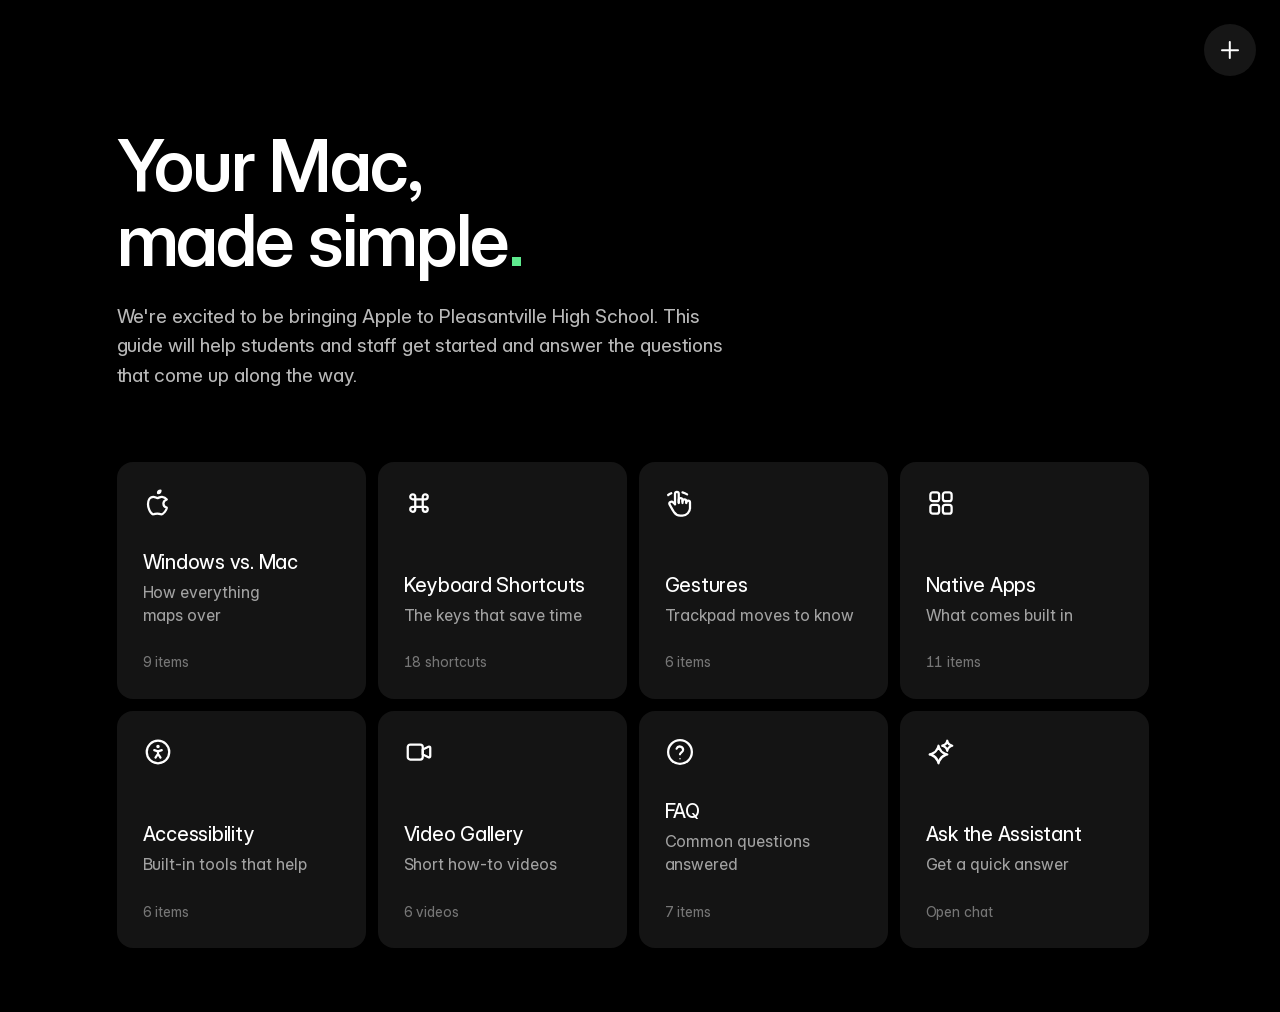
==== commit c1430eef: "Add files via upload" ====
--- a/index.html
+++ b/index.html
@@ -30,7 +30,6 @@
     </section>
   </div>
 </main>
-<div id="site-footer"></div>
 <script src="content.js"></script>
 <script src="app.js"></script>
 <script>initPage('home');</script>
--- a/styles.css
+++ b/styles.css
@@ -55,57 +55,60 @@
 .wrap{width:100%;max-width:var(--max);margin:0 auto;padding:0 var(--gutter);position:relative;z-index:1}
 @media (max-width:560px){:root{--gutter:16px}}
 
-/* ---------- controls: agent + search + hamburger ---------- */
-.controls{position:fixed;top:var(--s-6);right:var(--s-6);z-index:101;display:flex;align-items:center;gap:var(--s-2)}
-.ctrl-btn{width:52px;height:52px;flex:0 0 52px;border-radius:15px;background:var(--glass-card);color:var(--t1);display:inline-flex;align-items:center;justify-content:center;cursor:pointer;transition:background .24s var(--ease),transform .18s var(--ease)}
-.ctrl-btn:hover{background:var(--glass-card-hover)}
-.ctrl-btn:active{transform:scale(.92)}
-.agent-btn svg{color:var(--accent)}
-.bars{position:relative;width:20px;height:14px}
-.bars span{position:absolute;left:0;width:20px;height:2px;border-radius:2px;background:var(--t1);transition:transform .34s var(--ease),opacity .2s var(--ease)}
-.bars span:nth-child(1){top:0}
-.bars span:nth-child(2){top:6px}
-.bars span:nth-child(3){top:12px}
-.menu-btn[aria-expanded="true"] .bars span:nth-child(1){transform:translateY(6px) rotate(45deg)}
-.menu-btn[aria-expanded="true"] .bars span:nth-child(2){opacity:0}
-.menu-btn[aria-expanded="true"] .bars span:nth-child(3){transform:translateY(-6px) rotate(-45deg)}
-.menu{position:fixed;top:calc(var(--s-6) + 64px);right:var(--s-6);z-index:100;background:#121212;border-radius:var(--rc);padding:8px;display:flex;flex-direction:column;gap:2px;min-width:200px;box-shadow:0 4px 16px rgba(0,0,0,.35);opacity:0;transform:translateY(-8px) scale(.98);transform-origin:top right;pointer-events:none;transition:opacity .22s var(--ease),transform .22s var(--ease)}
-.menu.open{opacity:1;transform:none;pointer-events:auto}
-.menu a{display:flex;align-items:center;gap:12px;padding:11px 16px;border-radius:var(--rs);font-size:16.5px;font-weight:460;color:var(--t2);letter-spacing:-0.01px;transition:color .2s var(--ease),background .2s var(--ease)}
-.menu a svg{flex-shrink:0;color:var(--t3);transition:color .2s var(--ease)}
-.menu a:hover{color:var(--t1);background:#1a1a1a}
-.menu a:hover svg{color:var(--accent)}
-.menu a.active{color:var(--t1);background:var(--surface-2)}
-.menu a.active svg{color:var(--accent)}
-/* in-menu action items (assistant + search) — mobile only */
-.menu-action{display:none;align-items:center;gap:12px;width:100%;padding:11px 16px;border-radius:var(--rs);font:inherit;font-size:16.5px;font-weight:460;color:var(--t2);background:none;cursor:pointer;text-align:left;transition:color .2s var(--ease),background .2s var(--ease)}
-.menu-action svg{color:var(--accent);flex-shrink:0}
-.menu-action:hover{color:var(--t1);background:#1a1a1a}
-.menu-divider{display:none;height:1px;background:var(--rule);margin:6px 8px}
-.menu-scrim{display:none}
-@media (max-width:560px){
-  .controls{top:var(--s-4);right:var(--s-4)}
-  .ctrl-btn{width:44px;height:44px;flex:0 0 44px;border-radius:13px}
-  /* collapse to a single menu button on mobile */
-  .agent-btn,.search-btn{display:none}
-  /* bottom sheet: slides up from the bottom like a native app panel */
-  .menu{
-    top:auto;bottom:0;left:0;right:0;min-width:0;
-    border-radius:22px 22px 0 0;
-    padding:10px 12px calc(env(safe-area-inset-bottom) + 18px);
-    gap:2px;
-    box-shadow:0 -12px 40px rgba(0,0,0,.55);
-    transform:translateY(100%);transform-origin:bottom;
-    transition:transform .34s var(--ease-spring),opacity .2s var(--ease);
-  }
-  .menu::before{content:"";display:block;width:38px;height:4px;border-radius:2px;background:var(--rule-strong);margin:6px auto 12px}
-  .menu.open{transform:translateY(0)}
-  .menu-action,.menu-divider{display:flex}
-  .menu a,.menu-action{font-size:18px;padding:15px 16px}
-  .menu-divider{margin:8px 8px}
-  /* dim scrim behind the sheet */
-  .menu-scrim{display:block;position:fixed;inset:0;z-index:99;background:rgba(0,0,0,.5);opacity:0;pointer-events:none;transition:opacity .28s var(--ease)}
-  .menu-scrim.open{opacity:1;pointer-events:auto}
+/* ---------- navigation: corner toggle + slide-in overlay panel ---------- */
+body.nav-open{overflow:hidden}
+.nav-bar{position:fixed;inset:0 0 auto 0;z-index:130;display:flex;align-items:center;justify-content:flex-end;padding:24px;pointer-events:none}
+.nav-toggle{pointer-events:auto;position:relative;width:52px;height:52px;border-radius:50%;background:var(--bg-card);color:var(--t1);display:grid;place-items:center;cursor:pointer;transition:background .24s var(--ease)}
+.nav-toggle:hover{background:var(--glass-card-hover)}
+.nav-bars{position:relative;width:20px;height:20px}
+.nav-bars span{position:absolute;left:50%;top:50%;width:18px;height:1.6px;border-radius:2px;background:var(--t1);transform-origin:center;transition:transform .34s var(--ease)}
+.nav-bars span:nth-child(1){transform:translate(-50%,-50%) rotate(0deg)}
+.nav-bars span:nth-child(2){transform:translate(-50%,-50%) rotate(90deg)}
+body.nav-open .nav-bars span:nth-child(1){transform:translate(-50%,-50%) rotate(45deg)}
+body.nav-open .nav-bars span:nth-child(2){transform:translate(-50%,-50%) rotate(-45deg)}
+
+.nav-scrim{position:fixed;inset:0;z-index:110;background:rgba(0,0,0,.4);opacity:0;visibility:hidden;transition:opacity .3s var(--ease),visibility .3s var(--ease)}
+body.nav-open .nav-scrim{opacity:1;visibility:visible}
+
+.nav-panel{position:fixed;top:0;right:0;z-index:120;height:100dvh;width:min(460px,100%);background:var(--bg-card);padding:108px 33px 33px 56px;display:flex;flex-direction:column;transform:translateX(100%);transition:transform .44s var(--ease-spring);overflow-y:auto}
+body.nav-open .nav-panel{transform:translateX(0)}
+.nav-panel nav{flex:1;display:flex;flex-direction:column}
+
+.nav-search{display:flex;align-items:center;gap:10px;background:var(--surface-2);border-radius:12px;padding:12px 14px;margin-bottom:30px}
+.nav-search:focus-within{box-shadow:inset 0 0 0 1.5px rgba(255,255,255,.4)}
+.nav-search svg{color:var(--t3);flex:none}
+.nav-search input{flex:1;min-width:0;background:none;border:0;outline:none;color:var(--t1);font:inherit;font-size:16px}
+.nav-search input::placeholder{color:var(--t3)}
+
+.nav-primary{display:flex;flex-direction:column;gap:14px}
+.nav-primary a,.nav-actions a,.nav-actions button{display:block;text-align:left;color:var(--t1);background:none;border:0;padding:0;cursor:pointer;font-family:inherit;font-weight:500;font-size:clamp(21px,2vw,27px);line-height:1.2;letter-spacing:-.018em;text-wrap:balance;width:max-content;max-width:100%;transition:color .22s var(--ease)}
+.nav-primary a:hover,.nav-actions a:hover,.nav-actions button:hover{color:var(--text-on-card)}
+.nav-primary a[aria-current="page"]{color:var(--accent)}
+.nav-primary a[aria-current="page"]:hover{color:rgba(94,234,142,.62)}
+
+.nav-actions{display:flex;flex-direction:column;gap:14px;margin-top:22px;padding-top:22px;border-top:1px solid var(--rule-strong)}
+
+.nav-results{display:none;flex-direction:column}
+.nav-result{display:block;padding:12px 0;border-bottom:1px solid var(--rule)}
+.nav-result:first-child{padding-top:0}
+.nav-result:last-child{border-bottom:0}
+.nav-result .nav-r-title{display:block;color:var(--t1);font-size:20px;font-weight:500;line-height:1.3;transition:color .2s var(--ease)}
+.nav-result .nav-r-cat{display:block;color:var(--t3);font-size:13px;margin-top:3px}
+.nav-result:hover .nav-r-title{color:var(--text-on-card)}
+.nav-no-results{color:var(--t3);font-size:15px;padding:6px 0}
+.nav-panel.nav-searching .nav-primary,.nav-panel.nav-searching .nav-actions{display:none}
+.nav-panel.nav-searching .nav-results{display:flex}
+
+.nav-foot{margin-top:auto;display:flex;justify-content:flex-end}
+.nav-lock{display:inline-grid;place-items:center;width:34px;height:34px;border-radius:8px;color:var(--t3);transition:color .2s var(--ease),background .2s var(--ease)}
+.nav-lock:hover{color:var(--t1);background:var(--surface-2)}
+
+@media (max-width:600px){
+  .nav-bar{padding:16px}
+  .nav-panel{padding:104px 25px 25px 28px}
+}
+@media (prefers-reduced-motion:reduce){
+  .nav-bars span,.nav-scrim,.nav-panel,.nav-lock,.nav-result .nav-r-title{transition-duration:.001ms !important}
 }
 
 /* ---------- reveal-on-scroll ---------- */
@@ -126,7 +129,7 @@
   .card:hover,.app-card:hover,.gest:hover,.res a:hover{transform:none !important}
   .card:hover .ico,.app-card:hover .app-icon,.gest:hover .gico,.sc-row:hover .kbd{transform:none !important}
   .doc-link:hover svg,.app-card a.app-link:hover svg,.res a:hover .ext svg{transform:none !important}
-  .ctrl-btn:active,.card:active,.app-card:active,.sc-row:active,.cta:active,.video-card:hover .video-thumb,.video-card:active .video-thumb{transform:none !important}
+  .nav-toggle:active,.card:active,.app-card:active,.sc-row:active,.cta:active,.video-card:hover .video-thumb,.video-card:active .video-thumb{transform:none !important}
   html{scroll-behavior:auto}
 }
 .chat-log{scrollbar-width:thin;scrollbar-color:var(--surface-2) transparent}
@@ -140,28 +143,16 @@
 .hero h1 .dot{color:var(--accent)}
 .hero p{font-size:clamp(16px,1.8vw,19px);line-height:1.55;color:var(--text-on-bg);max-width:52ch;margin:var(--s-5) 0 0;text-wrap:pretty}
 
-.search-pop{position:fixed;top:calc(var(--s-6) + 64px);right:var(--s-6);z-index:100;background:#121212;border-radius:var(--rc);padding:8px;width:300px;opacity:0;transform:translateY(-8px) scale(.98);transform-origin:top right;pointer-events:none;transition:opacity .22s var(--ease),transform .22s var(--ease)}
-.search-pop.open{opacity:1;transform:none;pointer-events:auto}
-.search-bar{display:flex;align-items:center;gap:var(--s-3)}
+/* search field (used by per-page FAQ + Videos search) */
 .search-field{position:relative;flex:1;border-radius:var(--rs);background:#222;box-shadow:inset 0 0 0 1px var(--rule);transition:box-shadow .24s var(--ease)}
 .search-field:focus-within{box-shadow:inset 0 0 0 1.5px rgba(255,255,255,.4)}
 .search-field svg{position:absolute;left:14px;top:50%;transform:translateY(-50%);color:var(--t3)}
 .search-field input{width:100%;height:46px;background:transparent;border:none;border-radius:var(--rs);color:var(--t1);font:inherit;font-size:15px;padding:0 14px 0 42px}
 .search-field input::placeholder{color:var(--t3)}
 .search-field input:focus{outline:none}
-.search-cancel{display:none;color:var(--t2);font:inherit;font-size:16px;font-weight:460;padding:0 4px;white-space:nowrap;transition:color .2s var(--ease)}
-.search-cancel:hover{color:var(--t1)}
-.search-hint{display:none}
 @media (max-width:560px){
-  .search-pop{inset:0;top:0;right:0;left:0;width:auto;z-index:110;border-radius:0;padding:calc(env(safe-area-inset-top) + 16px) 16px 16px;background:linear-gradient(to bottom,rgba(10,10,10,.98) 0,rgba(10,10,10,.98) 88px,rgba(10,10,10,.5) 132px,rgba(10,10,10,.32) 100%);backdrop-filter:blur(4px);-webkit-backdrop-filter:blur(4px);transform:translateY(-12px);transform-origin:top}
-  .search-pop.open{transform:none}
   .search-field input{height:50px;font-size:17px}
-  .search-cancel{display:inline-flex}
-  .search-hint{display:block;color:var(--t3);font-size:14px;margin-top:18px;text-align:center}
-  .search-hint.hidden{display:none}
-  body.search-open .controls{opacity:0;pointer-events:none}
-}
-.controls{transition:opacity .2s var(--ease)}
+}
 
 /* ---------- sections ---------- */
 section{padding:var(--s-8) 0}
@@ -387,26 +378,6 @@
   .chat-head{padding:18px 20px;box-shadow:inset 0 -1px 0 var(--rule-faint)}
 }
 
-/* ---------- edit lock ---------- */
-/* ---------- footer ---------- */
-.site-footer{margin-top:var(--s-9);padding:var(--s-7) 0 var(--s-8);border-top:1px solid var(--rule)}
-.foot-main{display:flex;align-items:flex-start;justify-content:space-between;gap:var(--s-5);flex-wrap:wrap}
-.foot-brand{display:flex;flex-direction:column;gap:5px}
-.foot-title{font-size:18px;font-weight:560;color:var(--t1);letter-spacing:-0.01px}
-.foot-title .dot{color:var(--accent)}
-.foot-sub{font-size:14.5px;color:var(--t3);letter-spacing:-0.01px}
-.foot-links{display:flex;align-items:center;gap:var(--s-3)}
-.foot-help{position:relative;font:inherit;font-size:15px;font-weight:460;color:var(--t2);padding:8px 14px;border-radius:var(--rs);background:var(--glass-card);cursor:pointer;transition:color .2s var(--ease),background .2s var(--ease)}
-.foot-help:hover{color:var(--t1);background:var(--glass-card-hover)}
-.foot-help-done{display:none;color:var(--accent)}
-.foot-help.is-copied .foot-help-label{display:none}
-.foot-help.is-copied .foot-help-done{display:inline}
-.foot-help.is-copied{background:var(--accent-soft)}
-.foot-edit{display:inline-flex;align-items:center;justify-content:center;width:38px;height:38px;border-radius:var(--rs);background:transparent;color:var(--t3);cursor:pointer;opacity:.55;transition:opacity .24s var(--ease),color .24s var(--ease),background .24s var(--ease)}
-.foot-edit:hover{opacity:1;color:var(--t1);background:var(--glass-card)}
-.foot-meta{display:flex;justify-content:space-between;gap:var(--s-4);flex-wrap:wrap;margin-top:var(--s-6);font-size:13px;color:var(--t3);letter-spacing:.01em}
-@media (max-width:560px){.foot-main{flex-direction:column;gap:var(--s-5)}}
-
 /* ---------- admin ---------- */
 .scrim{position:fixed;inset:0;z-index:200;background:rgba(0,0,0,.7);display:none}
 .scrim.show{display:block}
@@ -442,28 +413,15 @@
 @media (max-width:640px){.hero{padding:130px 0 56px}}
 
 /* ============================================================
-   MULTI-PAGE: sticky header, top nav, per-page + universal search
+   MULTI-PAGE: spacing for the floating corner toggle + per-page search
    ============================================================ */
-.site-header{position:sticky;top:0;z-index:120;display:flex;align-items:center;gap:var(--s-3);height:60px;padding:0 var(--gutter);background:rgba(0,0,0,.72);backdrop-filter:blur(12px);-webkit-backdrop-filter:blur(12px);border-bottom:1px solid var(--rule)}
-.brand{display:inline-flex;align-items:center;gap:9px;font-size:16px;font-weight:560;color:var(--t1);letter-spacing:-0.01px;white-space:nowrap;flex-shrink:0}
-.brand-dot{width:9px;height:9px;border-radius:50%;background:var(--accent);flex-shrink:0}
-.top-nav{display:flex;align-items:center;gap:1px;margin:0 auto 0 var(--s-2);overflow-x:auto;scrollbar-width:none}
-.top-nav::-webkit-scrollbar{display:none}
-.top-nav a{padding:7px 11px;border-radius:var(--rs);font-size:14.5px;font-weight:460;color:var(--t2);white-space:nowrap;transition:color .2s var(--ease),background .2s var(--ease)}
-.top-nav a:hover{color:var(--t1);background:var(--glass-card)}
-.top-nav a.active{color:var(--t1);background:var(--glass-card)}
-.site-header .controls{position:static;top:auto;right:auto;margin-left:auto;flex-shrink:0}
-.site-header .ctrl-btn{width:40px;height:40px;flex:0 0 40px;border-radius:11px}
-.only-mobile{display:none!important}
-@media (max-width:880px){
-  .top-nav{display:none}
-  .only-mobile{display:inline-flex!important}
-  .site-header{gap:var(--s-2)}
-}
-/* content clears the sticky header naturally (sticky takes flow space) */
-.hero{padding:64px 0 64px}
-@media (max-width:640px){.hero{padding:36px 0 44px}}
-main>.wrap{padding-top:var(--s-5)}
+/* no sticky header now; give the hero and page content room under the toggle */
+.hero{padding:128px 0 72px}
+@media (max-width:640px){.hero{padding:92px 0 48px}}
+main>.wrap{padding-top:96px}
+@media (max-width:640px){main>.wrap{padding-top:72px}}
+/* the home hero already carries its own top padding; don't double it */
+main>.wrap:has(.hero){padding-top:0}
 
 /* per-page search (FAQ + Videos) */
 .page-search{margin:0 0 var(--s-6);max-width:460px}
@@ -472,12 +430,3 @@
 .page-search input::placeholder{color:var(--t3)}
 .page-search input:focus{outline:none}
 .page-noresults{color:var(--t3);font-size:15px;padding:8px 2px;display:none}
-
-/* universal search results (in the search-pop) */
-.search-results{display:flex;flex-direction:column;gap:1px;margin-top:8px;max-height:min(60vh,420px);overflow-y:auto}
-.sr-item{display:block;padding:9px 11px;border-radius:var(--rs);transition:background .16s var(--ease)}
-.sr-item:hover,.sr-item:focus-visible{background:var(--glass-card)}
-.sr-cat{display:block;font-size:11px;font-weight:560;letter-spacing:.05em;text-transform:uppercase;color:var(--accent);margin-bottom:2px}
-.sr-title{display:block;font-size:14.5px;color:var(--t1);line-height:1.35}
-.sr-empty{color:var(--t3);font-size:14px;padding:10px 11px}
-@media (max-width:560px){.search-results{max-height:70vh}}
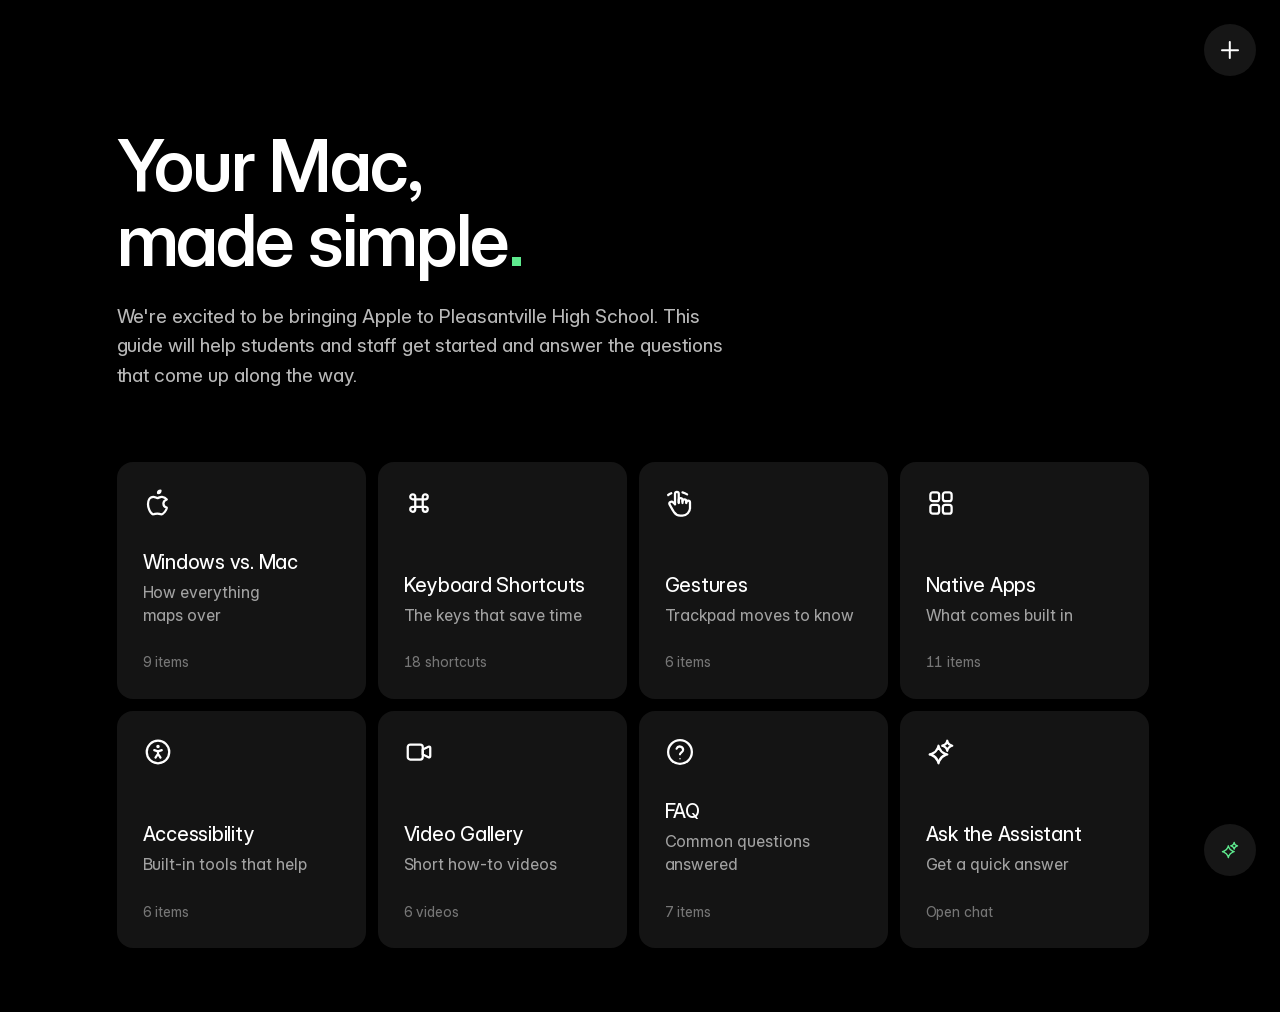
==== commit da850423: "Add files via upload" ====
--- a/index.html
+++ b/index.html
@@ -15,7 +15,7 @@
 <meta name="twitter:card" content="summary">
 <meta name="robots" content="index, follow">
 <link rel="canonical" href="https://pufsd-mac.pages.dev/">
-<link rel="stylesheet" href="styles.css">
+<link rel="stylesheet" href="styles.css?v=3">
 </head>
 <body>
 <div id="site-header"></div>
@@ -30,8 +30,8 @@
     </section>
   </div>
 </main>
-<script src="content.js"></script>
-<script src="app.js"></script>
+<script src="content.js?v=3"></script>
+<script src="app.js?v=3"></script>
 <script>initPage('home');</script>
 </body>
 </html>
--- a/styles.css
+++ b/styles.css
@@ -43,7 +43,7 @@
 }
 body{position:relative;font-size:18px;line-height:1.55;letter-spacing:-0.01px;min-height:100vh;text-rendering:optimizeLegibility;overflow-x:hidden;text-wrap:pretty}
 /* page titles stay bold; card headings sit at 500 */
-.hero h1,.sec-head h2,.chat-head .ttl,.gate h2,.admin-head h2{font-variation-settings:"opsz" 32,"wght" 560}
+.hero h1,.sec-head h2,.gate h2,.admin-head h2{font-variation-settings:"opsz" 32,"wght" 560}
 .card h3,.cmp-topic,.exp-title,.app-card .app-name,.res .rname,.res-help .rname,.gest .gname{font-variation-settings:"opsz" 28,"wght" 460;font-weight:460}
 input,textarea,button,select{font-feature-settings:inherit}
 a{color:inherit;text-decoration:none;transition:opacity .22s var(--ease)}
@@ -340,18 +340,37 @@
 .doc-link:hover svg,.app-card a.app-link:hover svg{transform:translate(2px,-2px)}
 
 /* ---------- agent chat window (overlay) ---------- */
-.chat-window{position:fixed;top:calc(var(--s-6) + 64px);right:var(--s-6);z-index:202;width:min(400px,calc(100vw - var(--s-6)*2));height:min(620px,calc(100vh - 130px));background:#1a1a1a;border-radius:var(--rc);display:flex;flex-direction:column;overflow:hidden;box-shadow:0 24px 64px rgba(0,0,0,.5);opacity:0;transform:translateY(-12px) scale(.98);transform-origin:top right;pointer-events:none;transition:opacity .24s var(--ease),transform .4s var(--ease-spring)}
-.chat-window.open{opacity:1;transform:none;pointer-events:auto}
-.chat-head{display:flex;align-items:center;justify-content:space-between;padding:var(--pad-row);flex-shrink:0}
-.chat-head .ttl{display:flex;align-items:center;gap:10px;font-weight:460;color:var(--t1);letter-spacing:-0.01px}
-.chat-head .ttl svg{color:var(--accent)}
-.chat-log{flex:1;overflow-y:auto;padding:var(--s-4) var(--s-5);display:flex;flex-direction:column;gap:var(--s-3)}
-.msg{max-width:85%;padding:11px 15px;border-radius:14px;font-size:15px;line-height:1.5}
+/* ---------- AI assistant: bottom-corner toggle + slide-in panel (mirrors the nav) ---------- */
+.ai-bar{position:fixed;inset:auto 0 0 auto;z-index:130;display:flex;align-items:center;justify-content:flex-end;padding:24px;pointer-events:none}
+.ai-toggle{pointer-events:auto;position:relative;width:52px;height:52px;border-radius:50%;background:var(--bg-card);color:var(--t1);display:grid;place-items:center;cursor:pointer;transition:background .24s var(--ease)}
+.ai-toggle:hover{background:var(--glass-card-hover)}
+.ai-toggle .ai-ico{position:absolute;display:grid;place-items:center;transition:opacity .26s var(--ease),transform .26s var(--ease)}
+.ai-toggle .ai-ico-spark{color:var(--accent)}
+.ai-toggle .ai-ico-x{opacity:0;transform:scale(.6) rotate(-30deg)}
+body.ai-open .ai-toggle .ai-ico-spark{opacity:0;transform:scale(.6) rotate(30deg)}
+body.ai-open .ai-toggle .ai-ico-x{opacity:1;transform:none;color:var(--t1)}
+/* keep the two corner controls from colliding: hide the opposite trigger while a panel is open */
+body.nav-open .ai-bar{opacity:0;visibility:hidden;transition:opacity .2s var(--ease),visibility .2s var(--ease)}
+body.ai-open .nav-bar{opacity:0;visibility:hidden;transition:opacity .2s var(--ease),visibility .2s var(--ease)}
+
+.ai-scrim{position:fixed;inset:0;z-index:110;background:rgba(0,0,0,.4);opacity:0;visibility:hidden;transition:opacity .3s var(--ease),visibility .3s var(--ease)}
+body.ai-open .ai-scrim{opacity:1;visibility:visible}
+
+.ai-panel{position:fixed;top:0;right:0;z-index:120;height:100dvh;width:min(460px,100%);background:var(--bg-card);display:flex;flex-direction:column;transform:translateX(100%);transition:transform .44s var(--ease-spring);overflow:hidden}
+body.ai-open .ai-panel{transform:translateX(0)}
+/* top padding clears nothing; generous bottom padding clears the bottom-right toggle (mirror of the nav's top clearance) */
+.ai-inner{flex:1;display:flex;flex-direction:column;min-height:0;padding:52px 33px 104px 56px}
+.ai-head{flex-shrink:0;margin-bottom:var(--s-4)}
+.ai-title{display:block;font-size:27px;font-weight:500;letter-spacing:-.018em;color:var(--t1)}
+.ai-sub{display:block;margin-top:6px;font-size:14px;line-height:1.45;color:var(--t3);max-width:34ch}
+
+.chat-log{flex:1;overflow-y:auto;display:flex;flex-direction:column;gap:var(--s-3);padding-right:4px}
+.msg{max-width:88%;padding:11px 15px;border-radius:14px;font-size:15px;line-height:1.5}
 .msg.user{align-self:flex-end;background:var(--surface-2);color:var(--t1)}
-.msg.bot{align-self:flex-start;background:#242424;color:var(--t1)}
-.msg.sys{align-self:center;color:var(--t3);font-size:13.5px;text-align:center;max-width:92%}
-.chat-chips{display:flex;flex-wrap:wrap;gap:8px;margin-top:2px}
-.chat-chip{font:inherit;font-size:13.5px;color:var(--t2);background:#242424;border:1px solid var(--rule);border-radius:999px;padding:7px 13px;cursor:pointer;transition:color .2s var(--ease),background .2s var(--ease),border-color .2s var(--ease)}
+.msg.bot{align-self:flex-start;background:var(--glass-card);color:var(--t1)}
+.msg.sys{align-self:flex-start;color:var(--t3);font-size:13.5px;max-width:100%}
+.chat-chips{display:flex;flex-wrap:wrap;gap:8px;margin-top:var(--s-3)}
+.chat-chip{font:inherit;font-size:13.5px;color:var(--t2);background:var(--glass-card);border:1px solid var(--rule);border-radius:999px;padding:7px 13px;cursor:pointer;transition:color .2s var(--ease),background .2s var(--ease),border-color .2s var(--ease)}
 .chat-chip:hover{color:var(--t1);background:var(--surface-2);border-color:var(--t3)}
 .msg.typing{display:inline-flex;align-items:center;gap:5px;padding:14px 16px}
 .msg.typing .dot{width:7px;height:7px;border-radius:50%;background:var(--t3);animation:typingBlink 1.3s infinite ease-in-out}
@@ -359,8 +378,8 @@
 .msg.typing .dot:nth-child(3){animation-delay:.36s}
 @keyframes typingBlink{0%,60%,100%{opacity:.3;transform:translateY(0)}30%{opacity:1;transform:translateY(-3px)}}
 @media (prefers-reduced-motion:reduce){.msg.typing .dot{animation:none;opacity:.6}}
-.chat-input{display:flex;align-items:flex-end;gap:var(--s-3);padding:var(--s-4);flex-shrink:0}
-.chat-field{flex:1;display:flex;border-radius:var(--rs);background:#222;box-shadow:inset 0 0 0 1px var(--rule);transition:box-shadow .24s var(--ease)}
+.chat-input{display:flex;align-items:flex-end;gap:var(--s-3);padding-top:var(--s-4);flex-shrink:0}
+.chat-field{flex:1;display:flex;border-radius:var(--rs);background:var(--surface-2);box-shadow:inset 0 0 0 1px var(--rule);transition:box-shadow .24s var(--ease)}
 .chat-field:focus-within{box-shadow:inset 0 0 0 1.5px rgba(255,255,255,.4)}
 .chat-field textarea{width:100%;resize:none;background:transparent;border:none;color:var(--t1);font:inherit;font-size:15px;line-height:22px;padding:13px 16px;height:48px;min-height:48px;max-height:120px;display:block}
 .chat-field textarea:focus{outline:none}
@@ -372,10 +391,13 @@
 .cta:active{transform:scale(.985)}
 .cta.alt{background:transparent;color:var(--t2)}
 .cta.alt:hover{color:var(--t1);background:var(--surface-2)}
-@media (max-width:560px){
-  .chat-window{top:0;left:0;right:0;bottom:0;width:auto;height:auto;border-radius:0;transform:translateY(100%);transform-origin:bottom;box-shadow:none;padding-top:env(safe-area-inset-top)}
-  .chat-window.open{transform:none}
-  .chat-head{padding:18px 20px;box-shadow:inset 0 -1px 0 var(--rule-faint)}
+@media (max-width:600px){
+  .ai-bar{padding:16px}
+  .ai-panel{width:100%}
+  .ai-inner{padding:48px 25px 96px 28px}
+}
+@media (prefers-reduced-motion:reduce){
+  .ai-toggle .ai-ico,.ai-scrim,.ai-panel{transition-duration:.001ms !important}
 }
 
 /* ---------- admin ---------- */
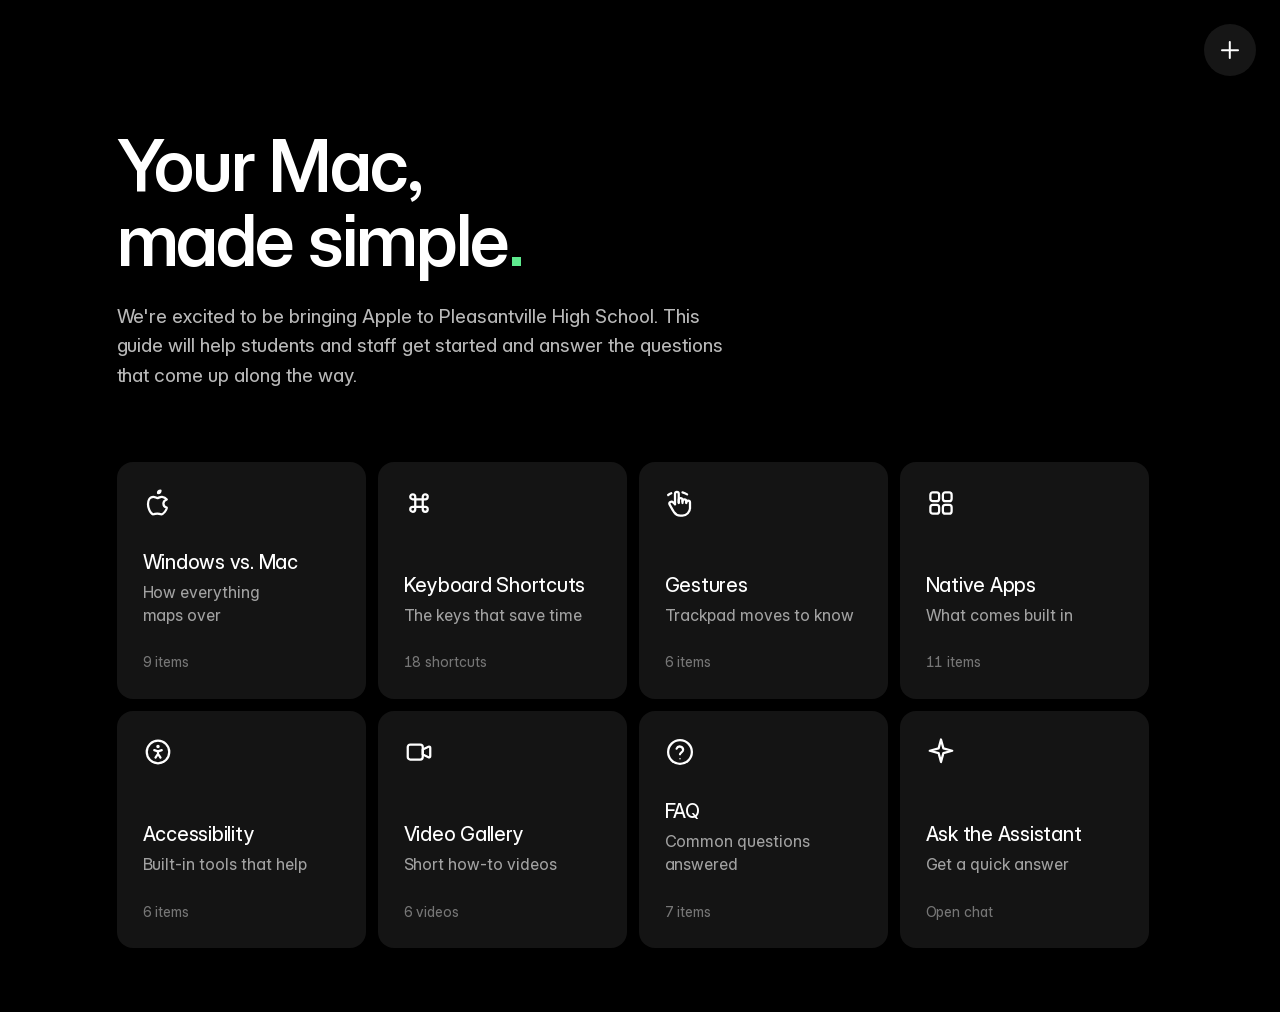
==== commit e45b5b04: "Add files via upload" ====
--- a/index.html
+++ b/index.html
@@ -15,7 +15,7 @@
 <meta name="twitter:card" content="summary">
 <meta name="robots" content="index, follow">
 <link rel="canonical" href="https://pufsd-mac.pages.dev/">
-<link rel="stylesheet" href="styles.css?v=3">
+<link rel="stylesheet" href="styles.css?v=4">
 </head>
 <body>
 <div id="site-header"></div>
@@ -30,8 +30,8 @@
     </section>
   </div>
 </main>
-<script src="content.js?v=3"></script>
-<script src="app.js?v=3"></script>
+<script src="content.js?v=4"></script>
+<script src="app.js?v=4"></script>
 <script>initPage('home');</script>
 </body>
 </html>
--- a/styles.css
+++ b/styles.css
@@ -340,17 +340,8 @@
 .doc-link:hover svg,.app-card a.app-link:hover svg{transform:translate(2px,-2px)}
 
 /* ---------- agent chat window (overlay) ---------- */
-/* ---------- AI assistant: bottom-corner toggle + slide-in panel (mirrors the nav) ---------- */
-.ai-bar{position:fixed;inset:auto 0 0 auto;z-index:130;display:flex;align-items:center;justify-content:flex-end;padding:24px;pointer-events:none}
-.ai-toggle{pointer-events:auto;position:relative;width:52px;height:52px;border-radius:50%;background:var(--bg-card);color:var(--t1);display:grid;place-items:center;cursor:pointer;transition:background .24s var(--ease)}
-.ai-toggle:hover{background:var(--glass-card-hover)}
-.ai-toggle .ai-ico{position:absolute;display:grid;place-items:center;transition:opacity .26s var(--ease),transform .26s var(--ease)}
-.ai-toggle .ai-ico-spark{color:var(--accent)}
-.ai-toggle .ai-ico-x{opacity:0;transform:scale(.6) rotate(-30deg)}
-body.ai-open .ai-toggle .ai-ico-spark{opacity:0;transform:scale(.6) rotate(30deg)}
-body.ai-open .ai-toggle .ai-ico-x{opacity:1;transform:none;color:var(--t1)}
-/* keep the two corner controls from colliding: hide the opposite trigger while a panel is open */
-body.nav-open .ai-bar{opacity:0;visibility:hidden;transition:opacity .2s var(--ease),visibility .2s var(--ease)}
+/* ---------- AI assistant: slide-in panel (mirrors the nav), opened from the menu ---------- */
+/* while the AI panel is open, hide the nav toggle so the top-right stays clean */
 body.ai-open .nav-bar{opacity:0;visibility:hidden;transition:opacity .2s var(--ease),visibility .2s var(--ease)}
 
 .ai-scrim{position:fixed;inset:0;z-index:110;background:rgba(0,0,0,.4);opacity:0;visibility:hidden;transition:opacity .3s var(--ease),visibility .3s var(--ease)}
@@ -358,11 +349,16 @@
 
 .ai-panel{position:fixed;top:0;right:0;z-index:120;height:100dvh;width:min(460px,100%);background:var(--bg-card);display:flex;flex-direction:column;transform:translateX(100%);transition:transform .44s var(--ease-spring);overflow:hidden}
 body.ai-open .ai-panel{transform:translateX(0)}
-/* top padding clears nothing; generous bottom padding clears the bottom-right toggle (mirror of the nav's top clearance) */
-.ai-inner{flex:1;display:flex;flex-direction:column;min-height:0;padding:52px 33px 104px 56px}
+
+/* back-to-menu arrow, top-left */
+.ai-back{position:absolute;top:20px;left:24px;z-index:1;width:40px;height:40px;border-radius:50%;display:grid;place-items:center;color:var(--t2);background:transparent;cursor:pointer;transition:color .2s var(--ease),background .2s var(--ease)}
+.ai-back:hover{color:var(--t1);background:var(--surface-2)}
+
+.ai-inner{flex:1;display:flex;flex-direction:column;min-height:0;padding:84px 33px 40px 56px}
 .ai-head{flex-shrink:0;margin-bottom:var(--s-4)}
-.ai-title{display:block;font-size:27px;font-weight:500;letter-spacing:-.018em;color:var(--t1)}
-.ai-sub{display:block;margin-top:6px;font-size:14px;line-height:1.45;color:var(--t3);max-width:34ch}
+.ai-title{display:flex;align-items:center;gap:10px;font-size:27px;font-weight:500;letter-spacing:-.018em;color:var(--t1)}
+.ai-spark{color:var(--accent);flex:none}
+.ai-sub{display:block;margin-top:8px;font-size:14px;line-height:1.45;color:var(--t3);max-width:34ch}
 
 .chat-log{flex:1;overflow-y:auto;display:flex;flex-direction:column;gap:var(--s-3);padding-right:4px}
 .msg{max-width:88%;padding:11px 15px;border-radius:14px;font-size:15px;line-height:1.5}
@@ -392,12 +388,12 @@
 .cta.alt{background:transparent;color:var(--t2)}
 .cta.alt:hover{color:var(--t1);background:var(--surface-2)}
 @media (max-width:600px){
-  .ai-bar{padding:16px}
   .ai-panel{width:100%}
-  .ai-inner{padding:48px 25px 96px 28px}
+  .ai-back{top:16px;left:16px}
+  .ai-inner{padding:76px 25px 32px 28px}
 }
 @media (prefers-reduced-motion:reduce){
-  .ai-toggle .ai-ico,.ai-scrim,.ai-panel{transition-duration:.001ms !important}
+  .ai-scrim,.ai-panel{transition-duration:.001ms !important}
 }
 
 /* ---------- admin ---------- */
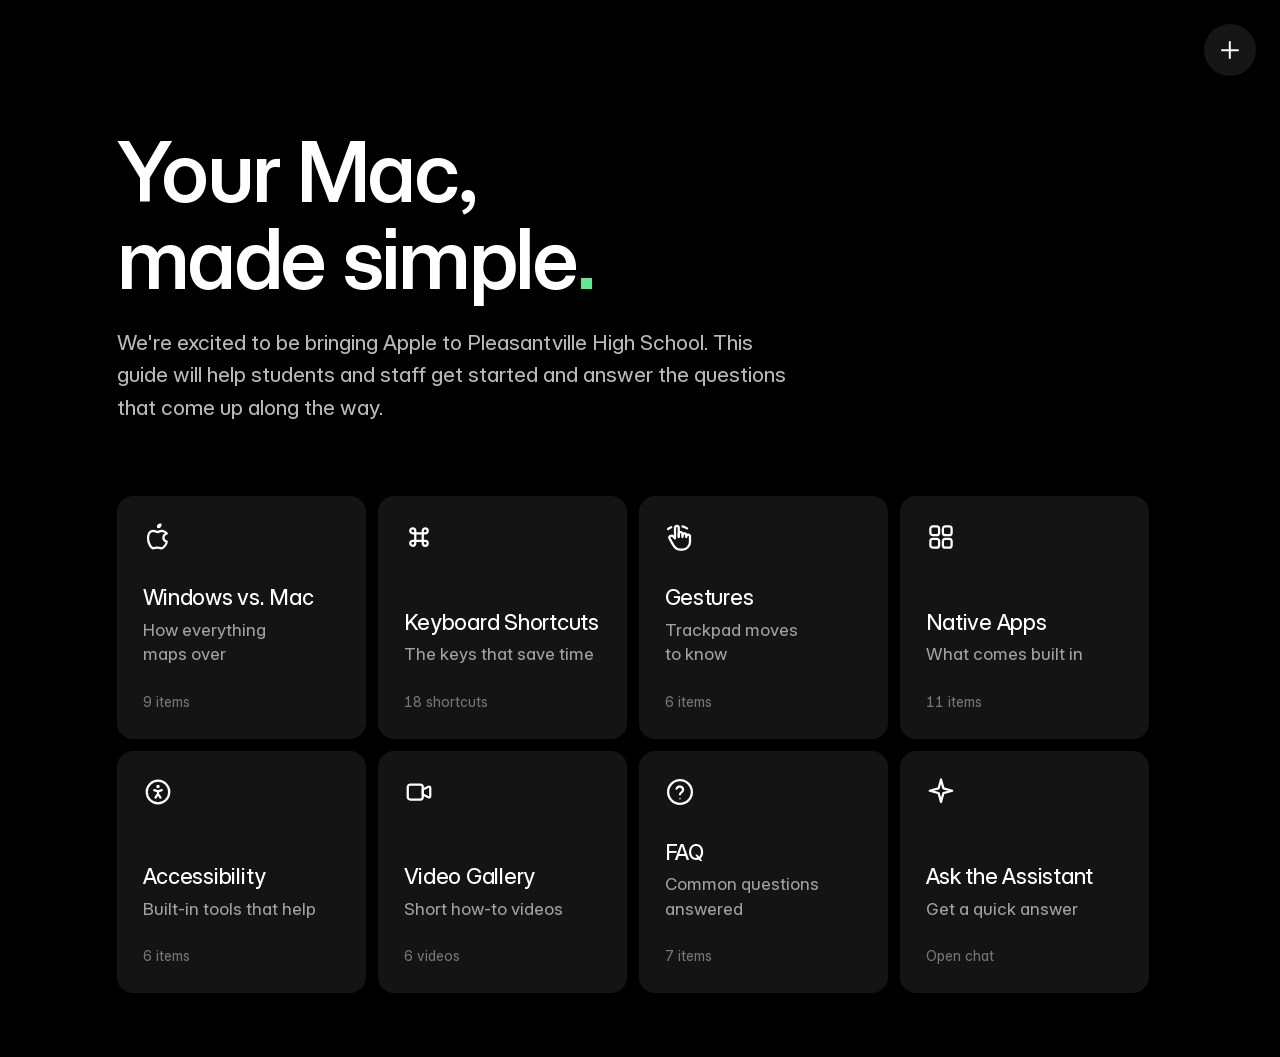
==== commit 60208e40: "Add files via upload" ====
--- a/index.html
+++ b/index.html
@@ -15,7 +15,7 @@
 <meta name="twitter:card" content="summary">
 <meta name="robots" content="index, follow">
 <link rel="canonical" href="https://pufsd-mac.pages.dev/">
-<link rel="stylesheet" href="styles.css?v=4">
+<link rel="stylesheet" href="styles.css?v=5">
 </head>
 <body>
 <div id="site-header"></div>
@@ -30,8 +30,8 @@
     </section>
   </div>
 </main>
-<script src="content.js?v=4"></script>
-<script src="app.js?v=4"></script>
+<script src="content.js?v=5"></script>
+<script src="app.js?v=5"></script>
 <script>initPage('home');</script>
 </body>
 </html>
--- a/styles.css
+++ b/styles.css
@@ -41,7 +41,7 @@
   font-variation-settings:"opsz" 24,"wght" 440;
   -webkit-font-smoothing:antialiased;-moz-osx-font-smoothing:grayscale;
 }
-body{position:relative;font-size:18px;line-height:1.55;letter-spacing:-0.01px;min-height:100vh;text-rendering:optimizeLegibility;overflow-x:hidden;text-wrap:pretty}
+body{position:relative;font-size:18px;line-height:1.55;letter-spacing:0;min-height:100vh;text-rendering:optimizeLegibility;overflow-x:hidden;text-wrap:pretty}
 /* page titles stay bold; card headings sit at 500 */
 .hero h1,.sec-head h2,.gate h2,.admin-head h2{font-variation-settings:"opsz" 32,"wght" 560}
 .card h3,.cmp-topic,.exp-title,.app-card .app-name,.res .rname,.res-help .rname,.gest .gname{font-variation-settings:"opsz" 28,"wght" 460;font-weight:460}
@@ -139,7 +139,7 @@
 
 /* ---------- hero ---------- */
 .hero{padding:160px 0 80px;text-align:left}
-.hero h1{font-size:clamp(40px,7vw,72px);font-weight:560;line-height:1.04;letter-spacing:-.028em;color:var(--t1);margin:0}
+.hero h1{font-size:clamp(40px,7.4vw,84px);font-weight:560;line-height:1.04;letter-spacing:-.028em;color:var(--t1);margin:0}
 .hero h1 .dot{color:var(--accent)}
 .hero p{font-size:clamp(16px,1.8vw,19px);line-height:1.55;color:var(--text-on-bg);max-width:52ch;margin:var(--s-5) 0 0;text-wrap:pretty}
 
@@ -157,7 +157,7 @@
 /* ---------- sections ---------- */
 section{padding:var(--s-8) 0}
 .sec-head{text-align:left;margin-bottom:var(--s-5)}
-.sec-head h2{font-size:clamp(28px,4.4vw,42px);font-weight:560;line-height:1.06;letter-spacing:-0.01px;color:var(--t1);text-wrap:balance}
+.sec-head h2{font-size:clamp(28px,4.8vw,50px);font-weight:560;line-height:1.06;letter-spacing:-0.01px;color:var(--t1);text-wrap:balance}
 .sec-head .lead{color:var(--text-on-bg);font-size:18px;margin-top:var(--s-2);max-width:60ch;text-wrap:pretty}
 
 /* ---------- browse cards ---------- */
@@ -448,3 +448,24 @@
 .page-search input::placeholder{color:var(--t3)}
 .page-search input:focus{outline:none}
 .page-noresults{color:var(--t3);font-size:15px;padding:8px 2px;display:none}
+
+/* ============================================================
+   DESKTOP TYPE SCALE — larger body + headings on wider screens.
+   Mobile sizes are left untouched; this only kicks in at >=768px.
+   ============================================================ */
+@media (min-width:768px){
+  body{font-size:20px}
+  /* body copy */
+  .sec-head .lead{font-size:20px}
+  .hero p{font-size:21px}
+  .card .desc,.a11y-desc{font-size:17px}
+  .app-card .app-desc{font-size:19px}
+  .exp-a{font-size:18px}
+  .res .rdesc,.res-help .rdesc{font-size:18px}
+  .gest .ghow{font-size:18px}
+  .cmp-topic,.cmp-val{font-size:18px}
+  /* secondary headings */
+  .card h3,.a11y-name{font-size:22px}
+  .app-card .app-name{font-size:20px}
+  .exp-title{font-size:20px}
+}
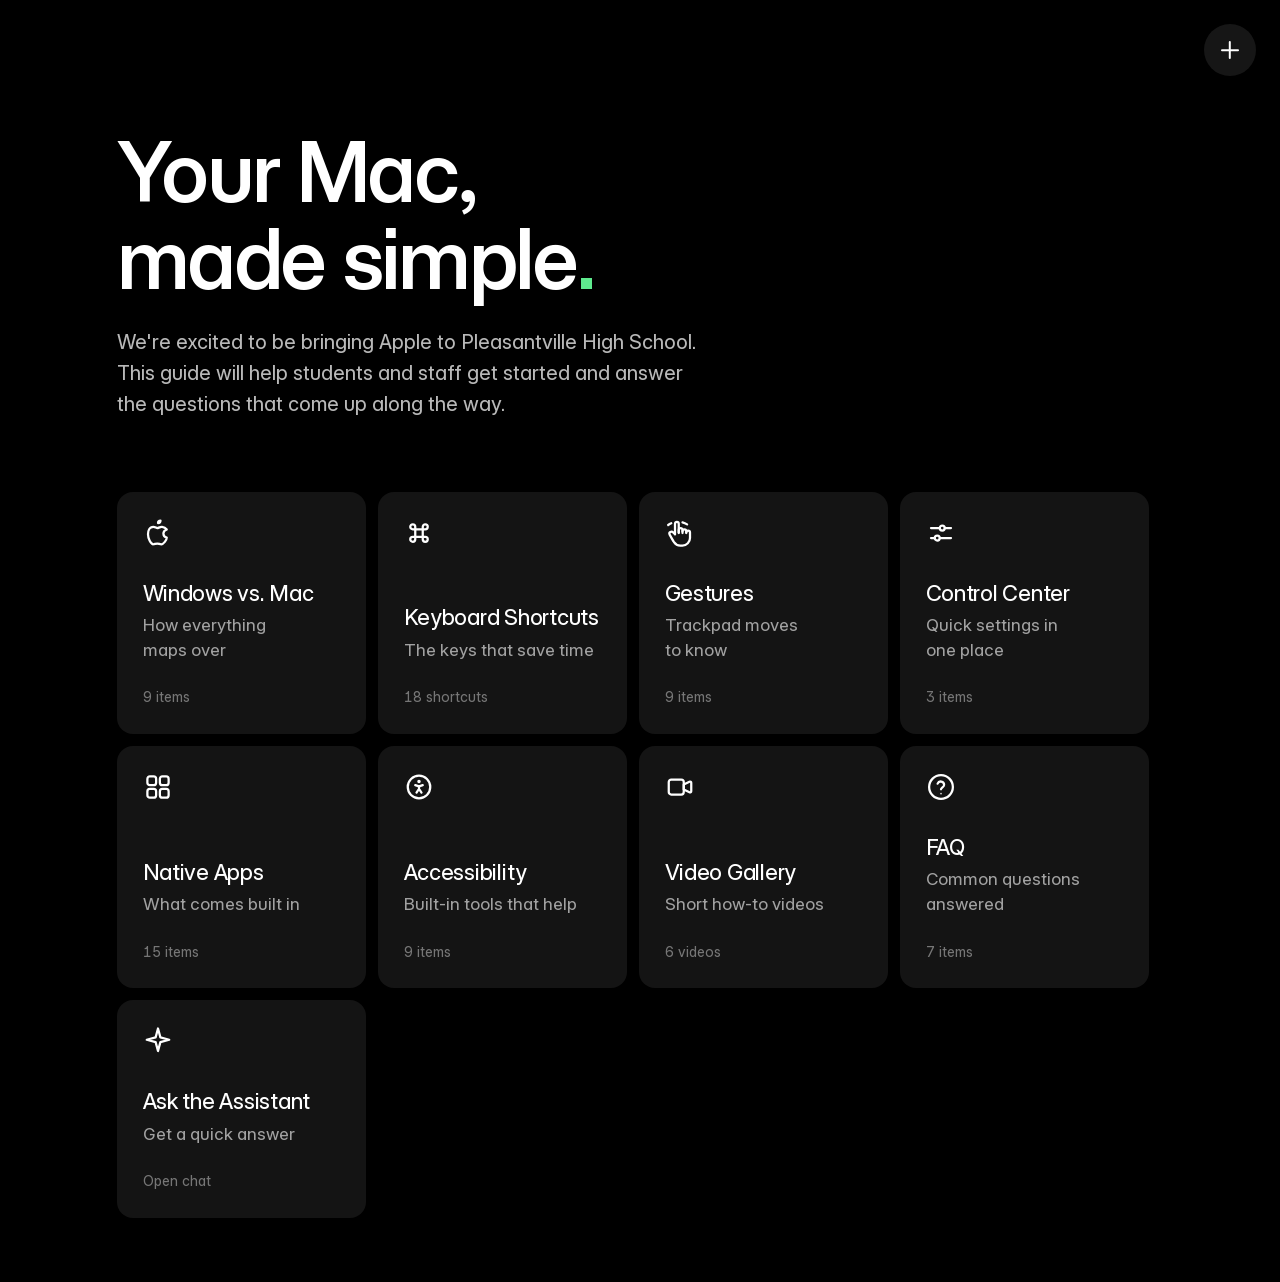
==== commit 2f1fb1e8: "Add files via upload" ====
--- a/index.html
+++ b/index.html
@@ -15,7 +15,7 @@
 <meta name="twitter:card" content="summary">
 <meta name="robots" content="index, follow">
 <link rel="canonical" href="https://pufsd-mac.pages.dev/">
-<link rel="stylesheet" href="styles.css?v=5">
+<link rel="stylesheet" href="styles.css?v=7">
 </head>
 <body>
 <div id="site-header"></div>
@@ -30,8 +30,8 @@
     </section>
   </div>
 </main>
-<script src="content.js?v=5"></script>
-<script src="app.js?v=5"></script>
+<script src="content.js?v=7"></script>
+<script src="app.js?v=7"></script>
 <script>initPage('home');</script>
 </body>
 </html>
--- a/styles.css
+++ b/styles.css
@@ -51,6 +51,7 @@
 ::selection{background:var(--accent);color:var(--bg)}
 :focus{outline:none}
 :focus-visible{outline:2px solid var(--accent);outline-offset:3px;border-radius:6px;box-shadow:0 0 0 4px var(--accent-soft)}
+input:focus,input:focus-visible,textarea:focus,textarea:focus-visible{outline:none;box-shadow:none}
 
 .wrap{width:100%;max-width:var(--max);margin:0 auto;padding:0 var(--gutter);position:relative;z-index:1}
 @media (max-width:560px){:root{--gutter:16px}}
@@ -75,7 +76,6 @@
 .nav-panel nav{flex:1;display:flex;flex-direction:column}
 
 .nav-search{display:flex;align-items:center;gap:10px;background:var(--surface-2);border-radius:12px;padding:12px 14px;margin-bottom:30px}
-.nav-search:focus-within{box-shadow:inset 0 0 0 1.5px rgba(255,255,255,.4)}
 .nav-search svg{color:var(--t3);flex:none}
 .nav-search input{flex:1;min-width:0;background:none;border:0;outline:none;color:var(--t1);font:inherit;font-size:16px}
 .nav-search input::placeholder{color:var(--t3)}
@@ -141,11 +141,10 @@
 .hero{padding:160px 0 80px;text-align:left}
 .hero h1{font-size:clamp(40px,7.4vw,84px);font-weight:560;line-height:1.04;letter-spacing:-.028em;color:var(--t1);margin:0}
 .hero h1 .dot{color:var(--accent)}
-.hero p{font-size:clamp(16px,1.8vw,19px);line-height:1.55;color:var(--text-on-bg);max-width:52ch;margin:var(--s-5) 0 0;text-wrap:pretty}
+.hero p{font-size:18px;line-height:1.55;color:var(--text-on-bg);max-width:46ch;margin:var(--s-5) 0 0;text-wrap:pretty}
 
 /* search field (used by per-page FAQ + Videos search) */
-.search-field{position:relative;flex:1;border-radius:var(--rs);background:#222;box-shadow:inset 0 0 0 1px var(--rule);transition:box-shadow .24s var(--ease)}
-.search-field:focus-within{box-shadow:inset 0 0 0 1.5px rgba(255,255,255,.4)}
+.search-field{position:relative;flex:1;border-radius:var(--rs);background:#222}
 .search-field svg{position:absolute;left:14px;top:50%;transform:translateY(-50%);color:var(--t3)}
 .search-field input{width:100%;height:46px;background:transparent;border:none;border-radius:var(--rs);color:var(--t1);font:inherit;font-size:15px;padding:0 14px 0 42px}
 .search-field input::placeholder{color:var(--t3)}
@@ -158,7 +157,7 @@
 section{padding:var(--s-8) 0}
 .sec-head{text-align:left;margin-bottom:var(--s-5)}
 .sec-head h2{font-size:clamp(28px,4.8vw,50px);font-weight:560;line-height:1.06;letter-spacing:-0.01px;color:var(--t1);text-wrap:balance}
-.sec-head .lead{color:var(--text-on-bg);font-size:18px;margin-top:var(--s-2);max-width:60ch;text-wrap:pretty}
+.sec-head .lead{color:var(--text-on-bg);font-size:18px;margin-top:var(--s-2);max-width:46ch;text-wrap:pretty}
 
 /* ---------- browse cards ---------- */
 .grid{display:grid;grid-template-columns:repeat(4,1fr);gap:var(--s-3)}
@@ -300,6 +299,7 @@
 /* ---------- resources / link cards (title over subtitle) ---------- */
 .res{display:grid;grid-template-columns:repeat(auto-fill,minmax(280px,1fr));gap:var(--s-3)}
 .res.res-3{grid-template-columns:repeat(3,1fr)}
+.res.res-2{grid-template-columns:repeat(2,1fr)}
 .res a{background:var(--glass-card);border-radius:var(--rc);padding:var(--pad-card);display:flex;flex-direction:column;min-height:120px;transition:background .24s var(--ease),transform .24s var(--ease)}
 .res a:hover{background:var(--glass-card-hover);transform:translateY(-2px)}
 .res .ext svg{transition:transform .25s var(--ease)}
@@ -309,7 +309,7 @@
 .res .rdesc{display:block;color:var(--t2);font-size:17px;margin-top:7px;line-height:1.45;text-wrap:pretty}
 .res .ext{color:var(--t2);flex-shrink:0;display:inline-flex;align-items:center;transition:color .24s var(--ease)}
 .res a:hover .ext{color:var(--t1)}
-@media (max-width:760px){.res.res-3{grid-template-columns:1fr}}
+@media (max-width:760px){.res.res-3,.res.res-2{grid-template-columns:1fr}}
 /* request-help action button (matches resource card shape, accent-tinted) */
 .res-help{position:relative;text-align:left;width:100%;background:var(--accent-soft);border-radius:var(--rc);padding:var(--pad-card);display:flex;flex-direction:column;min-height:120px;cursor:pointer;font:inherit;overflow:hidden;transition:background .24s var(--ease),transform .24s var(--ease)}
 .res-help:hover{background:rgba(94,234,142,.2);transform:translateY(-2px)}
@@ -331,13 +331,21 @@
 .gest{background:var(--glass-card);border-radius:var(--ri);padding:var(--pad-row);display:flex;flex-direction:column;min-width:0;transition:background .24s var(--ease),transform .24s var(--ease)}
 .gest:hover{background:var(--glass-card-hover);transform:translateY(-2px)}
 .gest .gname{display:block;color:var(--t1);font-size:17px;letter-spacing:-0.01px;line-height:1.3}
-.gest .ghow{display:block;color:var(--t2);font-size:17px;margin-top:2px;line-height:1.35;letter-spacing:-0.01px;white-space:nowrap;overflow:hidden;text-overflow:ellipsis}
+.gest .ghow{display:block;color:var(--t2);font-size:17px;margin-top:2px;line-height:1.35;letter-spacing:-0.01px}
 @media (max-width:760px){.gest-grid{grid-template-columns:repeat(2,1fr)}}
 @media (max-width:480px){.gest-grid{grid-template-columns:1fr}}
 .doc-link{display:inline-flex;align-items:center;gap:6px;color:var(--accent);font-size:15px;font-weight:460;transition:opacity .2s var(--ease)}
 .doc-link:hover{opacity:.8}
 .doc-link svg,.app-card a.app-link svg{transition:transform .25s var(--ease)}
 .doc-link:hover svg,.app-card a.app-link:hover svg{transform:translate(2px,-2px)}
+
+/* ---------- control center (info cards, 3-up, non-clickable) ---------- */
+.cc-grid{display:grid;grid-template-columns:repeat(3,1fr);gap:var(--s-3)}
+@media (max-width:760px){.cc-grid{grid-template-columns:1fr}}
+.cc-card{background:var(--glass-card);border-radius:var(--rc);padding:var(--pad-card);display:flex;flex-direction:column;min-height:190px}
+.cc-ico{color:var(--t1);display:inline-flex;align-self:flex-start;margin-bottom:auto}
+.cc-name{display:block;color:var(--t1);font-size:20px;font-weight:560;letter-spacing:-0.012em;line-height:1.2;margin-top:var(--s-6);text-wrap:balance}
+.cc-desc{display:block;color:var(--t2);font-size:16px;line-height:1.45;margin-top:7px;text-wrap:pretty}
 
 /* ---------- agent chat window (overlay) ---------- */
 /* ---------- AI assistant: slide-in panel (mirrors the nav), opened from the menu ---------- */
@@ -375,8 +383,7 @@
 @keyframes typingBlink{0%,60%,100%{opacity:.3;transform:translateY(0)}30%{opacity:1;transform:translateY(-3px)}}
 @media (prefers-reduced-motion:reduce){.msg.typing .dot{animation:none;opacity:.6}}
 .chat-input{display:flex;align-items:flex-end;gap:var(--s-3);padding-top:var(--s-4);flex-shrink:0}
-.chat-field{flex:1;display:flex;border-radius:var(--rs);background:var(--surface-2);box-shadow:inset 0 0 0 1px var(--rule);transition:box-shadow .24s var(--ease)}
-.chat-field:focus-within{box-shadow:inset 0 0 0 1.5px rgba(255,255,255,.4)}
+.chat-field{flex:1;display:flex;border-radius:var(--rs);background:var(--surface-2)}
 .chat-field textarea{width:100%;resize:none;background:transparent;border:none;color:var(--t1);font:inherit;font-size:15px;line-height:22px;padding:13px 16px;height:48px;min-height:48px;max-height:120px;display:block}
 .chat-field textarea:focus{outline:none}
 .chat-field textarea::placeholder{color:var(--t3)}
@@ -456,16 +463,15 @@
 @media (min-width:768px){
   body{font-size:20px}
   /* body copy */
-  .sec-head .lead{font-size:20px}
-  .hero p{font-size:21px}
-  .card .desc,.a11y-desc{font-size:17px}
+  .sec-head .lead,.hero p{font-size:20px}
+  .card .desc,.a11y-desc,.cc-desc{font-size:17px}
   .app-card .app-desc{font-size:19px}
   .exp-a{font-size:18px}
   .res .rdesc,.res-help .rdesc{font-size:18px}
   .gest .ghow{font-size:18px}
   .cmp-topic,.cmp-val{font-size:18px}
   /* secondary headings */
-  .card h3,.a11y-name{font-size:22px}
+  .card h3,.a11y-name,.cc-name{font-size:22px}
   .app-card .app-name{font-size:20px}
   .exp-title{font-size:20px}
 }
